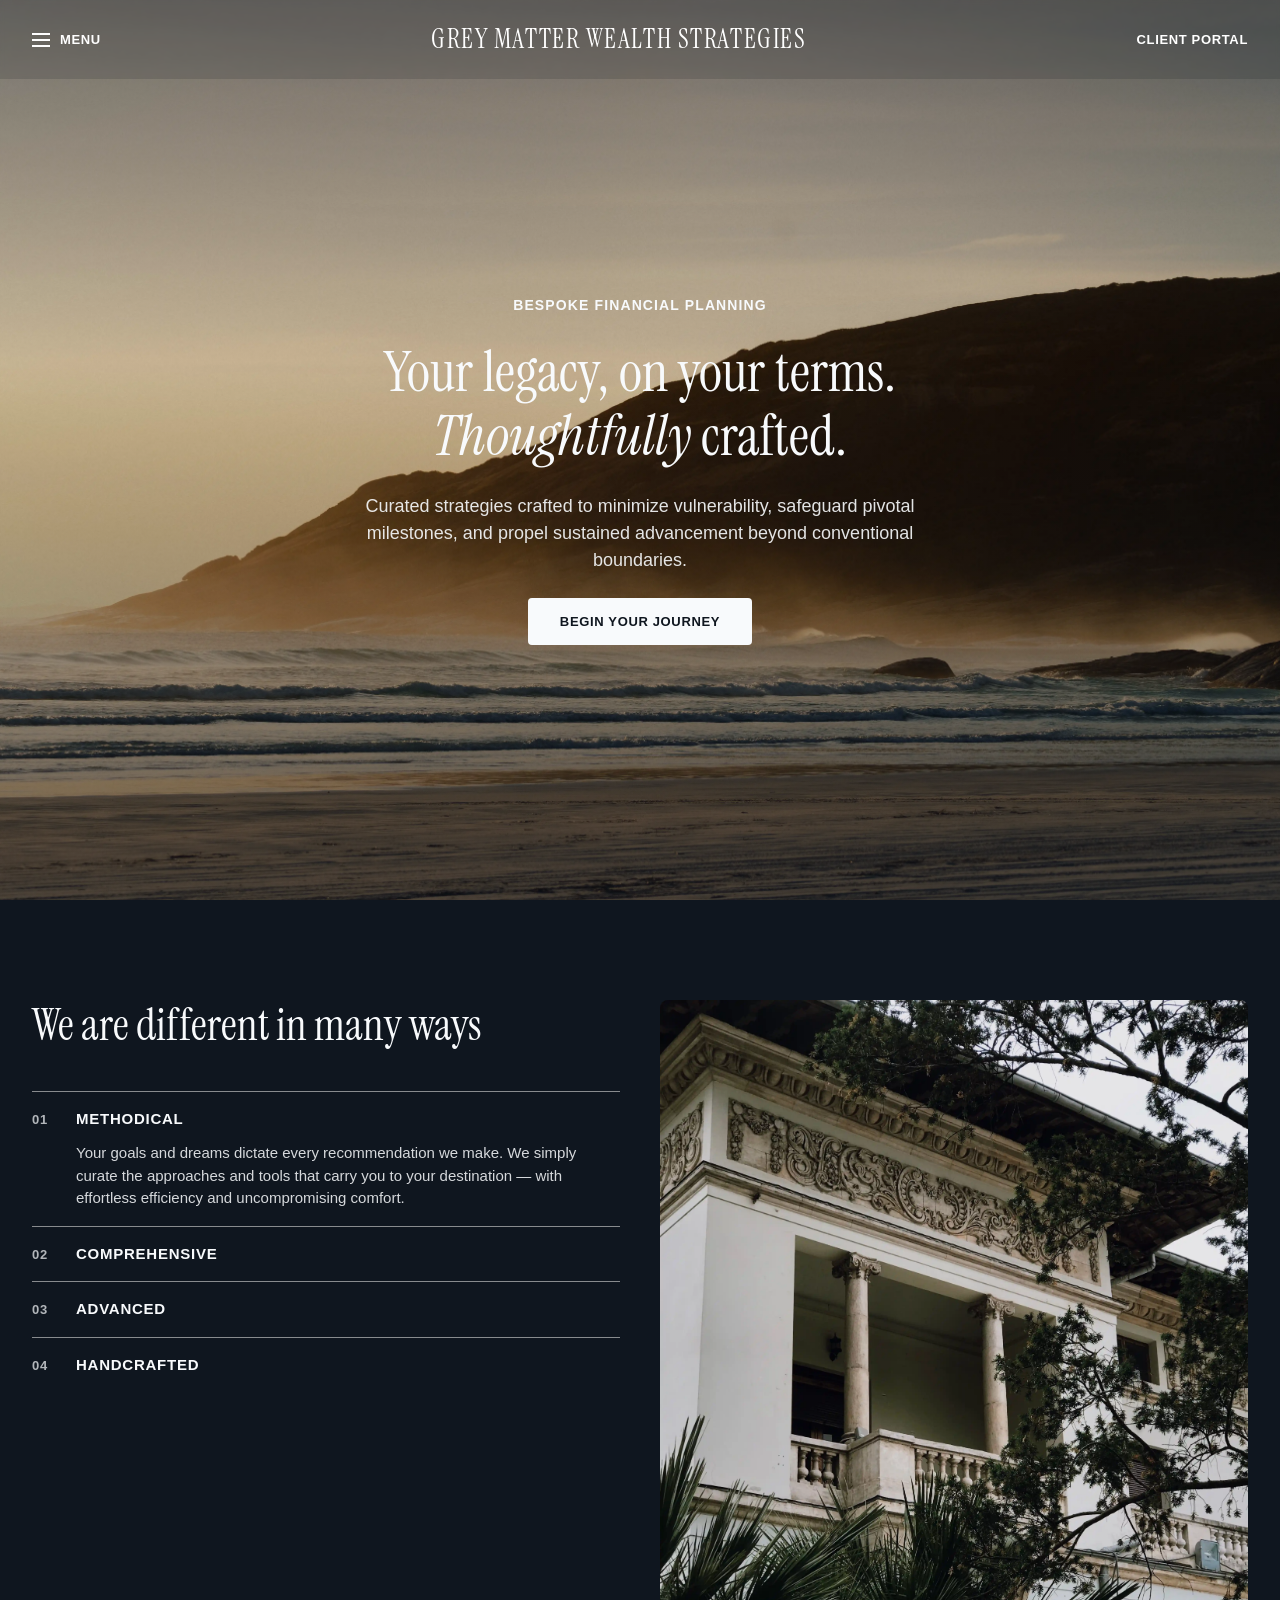
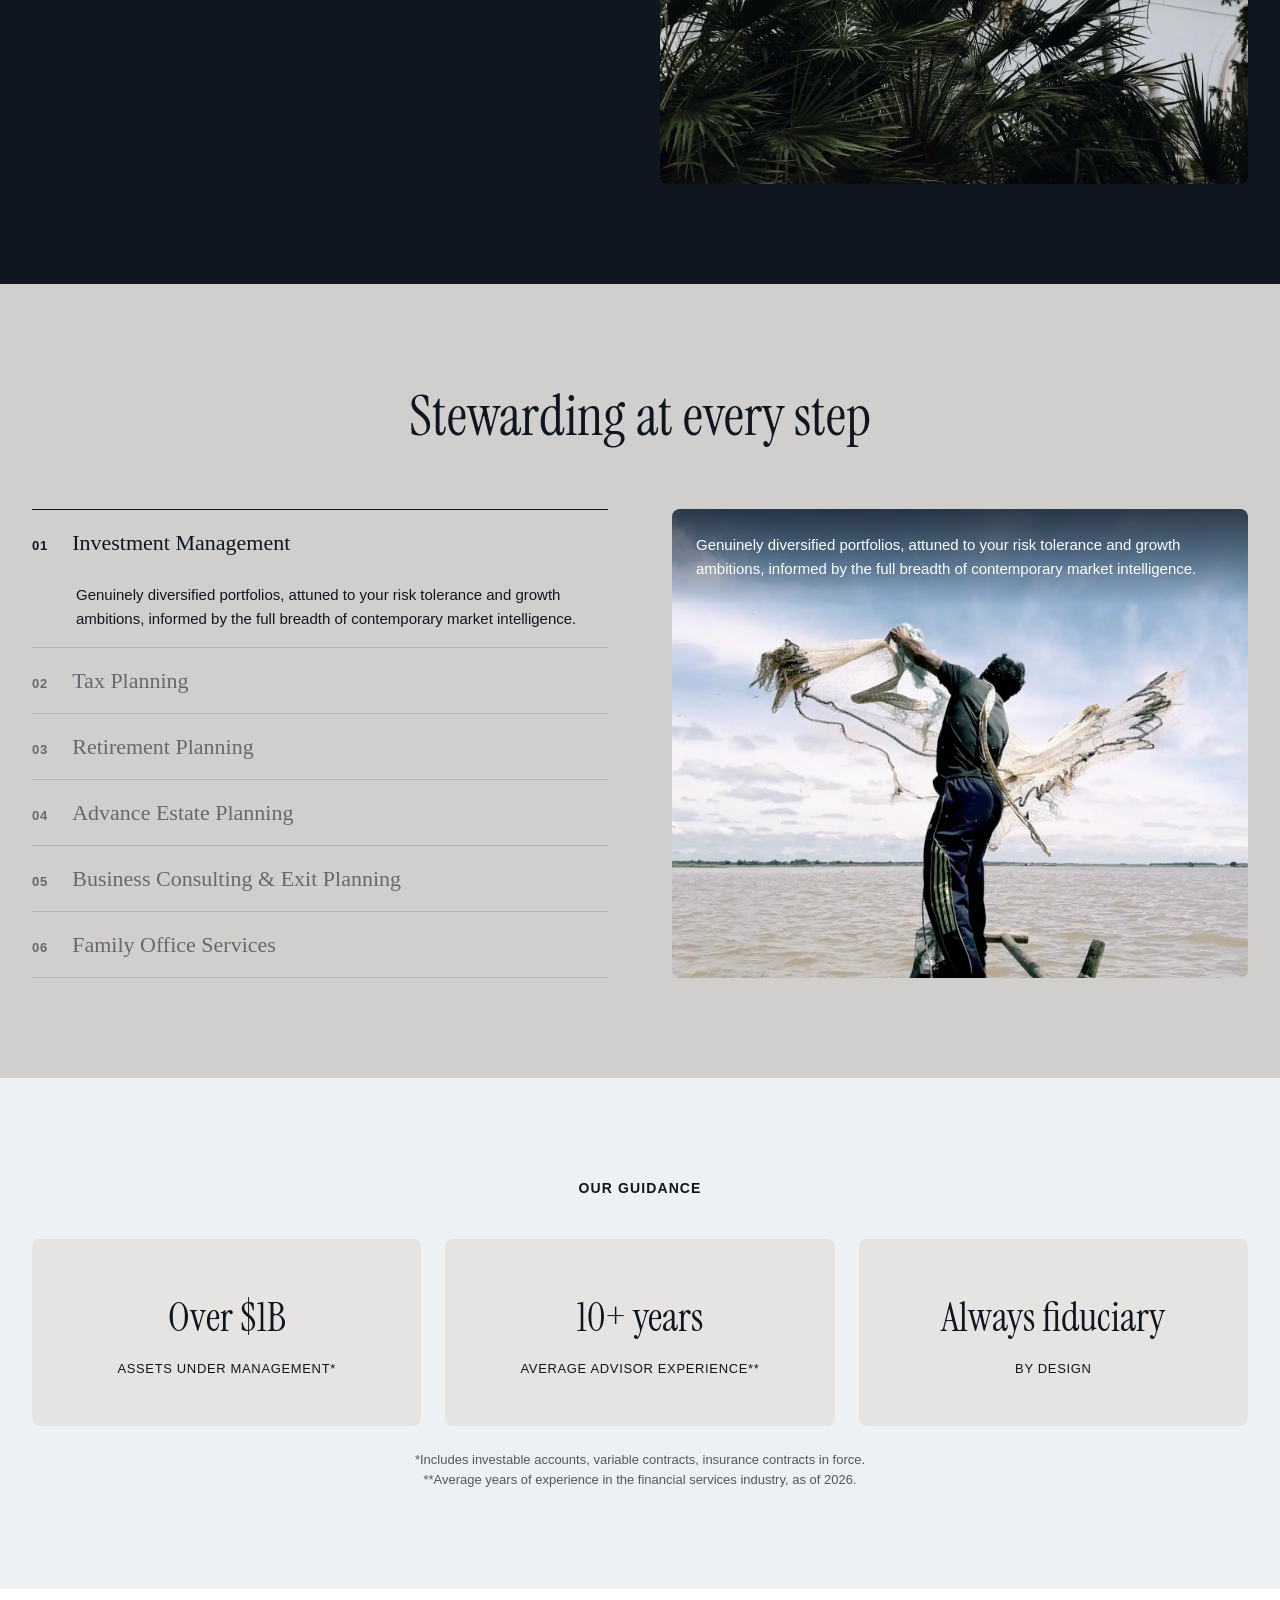
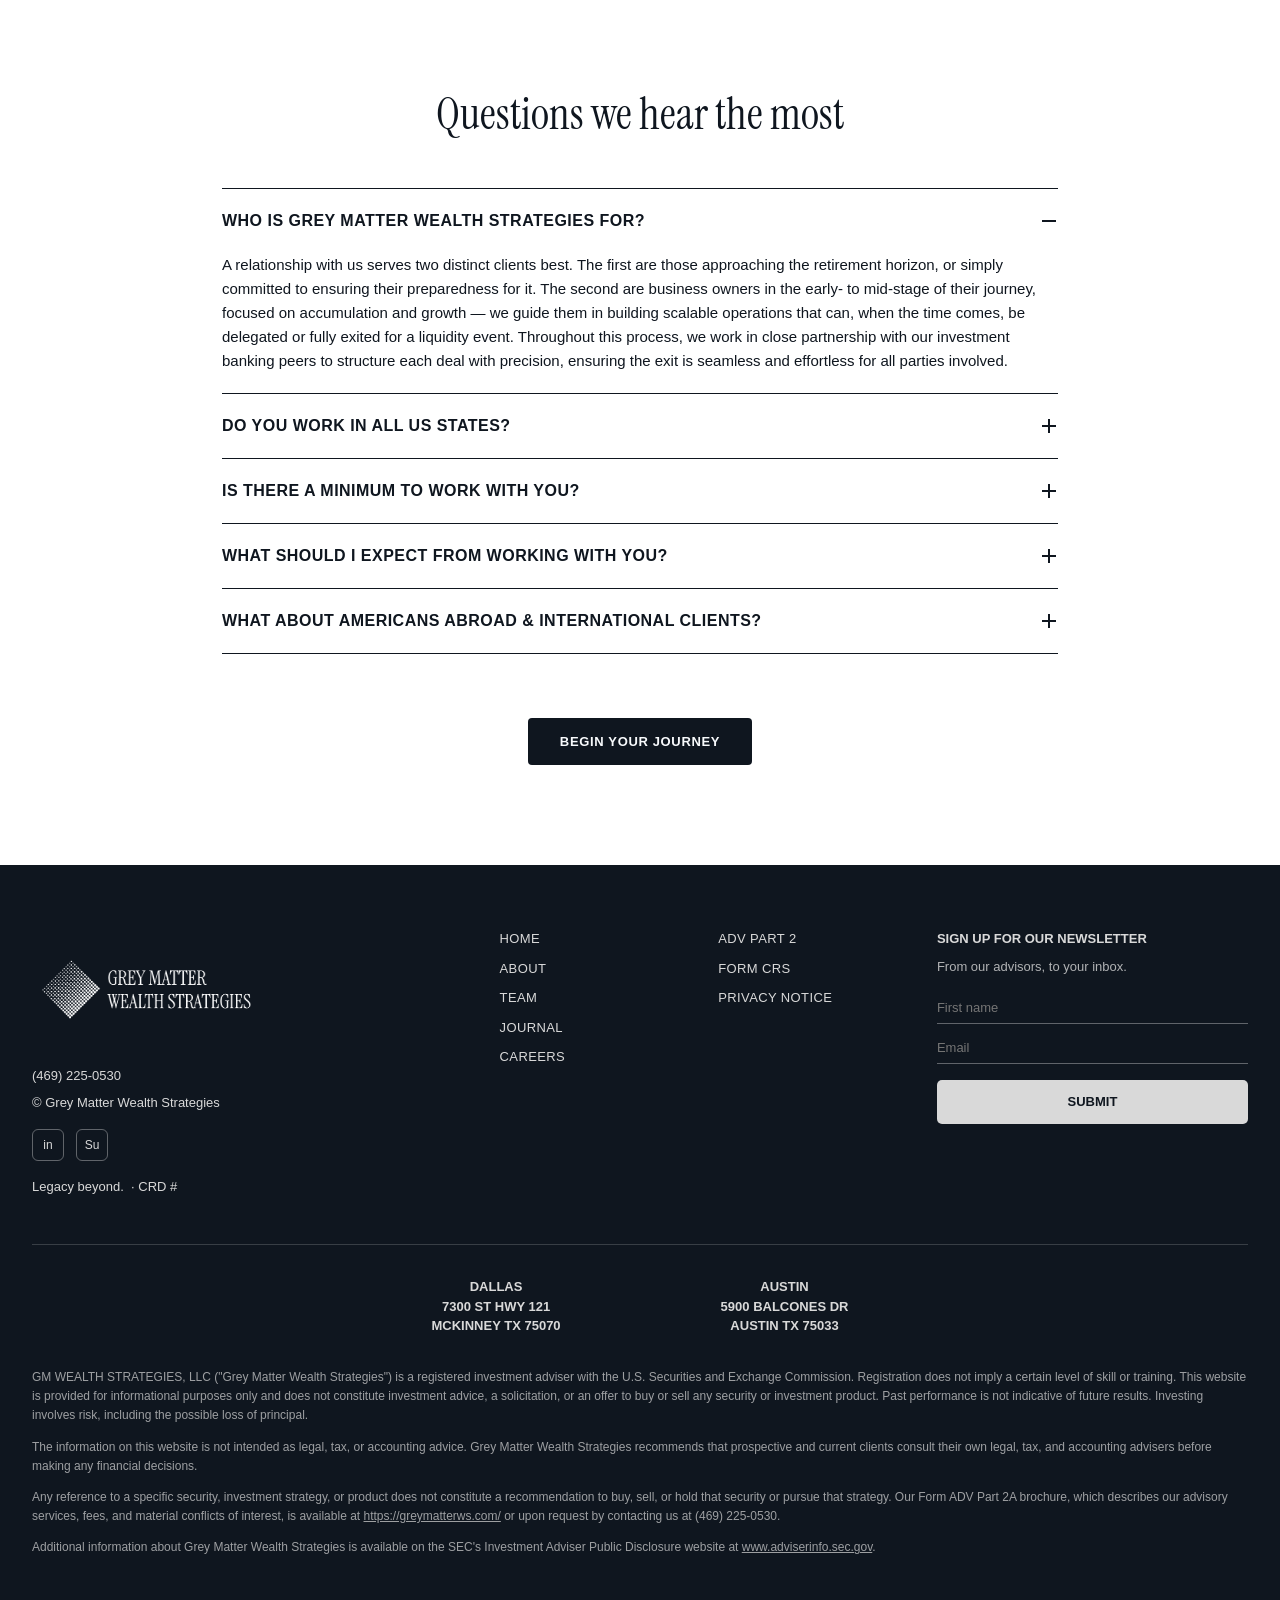
==== index.html @ ae88248a "Update index.html" ====
<!doctype html>
<html lang="en">
<head>
<meta charset="utf-8"/>
<meta name="viewport" content="width=device-width, initial-scale=1"/>
<title>Grey Matter Wealth Strategies – Legacy Beyond</title>
<link rel="canonical" href="https://greymatterws.com/"/>
<link rel="preconnect" href="https://fonts.googleapis.com"/>
<link rel="preconnect" href="https://fonts.gstatic.com" crossorigin/>
<link rel="stylesheet" href="https://fonts.googleapis.com/css2?family=Instrument+Serif&display=swap"/>
<link rel="stylesheet" href="css/style.css"/>

<meta property="og:type" content="website">
<meta property="og:url" content="https://greymatterws.com/">
<meta property="og:title" content="Grey Matter Wealth Strategies – Legacy Beyond">
<meta property="og:description" content="Bespoke financial planning, retirement planning, tax planning, advanced estate planning and business consulting & exit planning.">
<meta name="description" content="Bespoke financial planning, retirement planning, tax planning, advanced estate planning and business consulting & exit planning.">
<meta property="og:image" content="https://greymatterws.com/images/favicon/longbody.png">
<meta property="og:image:width" content="1200">
<meta property="og:image:height" content="630">
<meta name="twitter:card" content="summary_large_image">
<meta name="twitter:title" content="Grey Matter Wealth Strategies – Legacy Beyond">
<meta name="twitter:description" content="Bespoke financial planning, retirement planning, tax planning, advanced estate planning and business consulting & exit planning.">
<meta name="twitter:image" content="https://greymatterws.com/images/favicon/longbody.png">
<link href="/images/favicon/favicon.svg" rel="icon" type="image/svg+xml">
    <link href="/images/favicon/favicon.svg" rel="icon" media="(prefers-color-scheme: light)">
    <link href="/images/favicon/favicon.svg" rel="icon" media="(prefers-color-scheme: dark)">
    <link rel="apple-touch-icon" href="/images/favicon/g.png">



</head>
<body>

<header class="nav">
  <button class="nav-menu-btn" type="button" aria-label="Open menu" aria-expanded="false" id="nav-menu-btn">
    <span class="hamburger"></span>
    <span class="nav-menu-text">MENU</span>
  </button>
  <a class="nav-logo" href="./">GREY MATTER WEALTH STRATEGIES</a>
  <a class="nav-cta" href="https://clients.greymatterws.com">Client Portal</a>
</header>

<div class="nav-drawer-overlay" id="nav-drawer-overlay"></div>
<nav class="nav-drawer" id="nav-drawer">
  <div class="nav-drawer-top">
    <img class="nav-drawer-logo-img" src="/images/long-logo-transp.png" alt="Grey Matter Wealth Strategies"/>
    <button class="nav-drawer-close" type="button" id="nav-drawer-close" aria-label="Close menu">&times;</button>
  </div>
  <div class="nav-drawer-links">
    <a href="/"><span class="nav-drawer-num">01</span>Home</a>
    <a href="/about"><span class="nav-drawer-num">02</span>About</a>
    <a href="#"><span class="nav-drawer-num">03</span>Team</a>
    <a href="https://journal.greymatterws.com"><span class="nav-drawer-num">04</span>Journal</a>
  </div>
  <a class="btn btn-light nav-drawer-cta" href="https://clients.greymatterws.com">Client Portal</a>
</nav>

<section class="hero">
  <img class="hero-bg" src="/images/new/beach3.webp" alt="" />
  <div class="hero-scrim"></div>
  <div class="hero-content">
    <p class="eyebrow">Bespoke Financial Planning</p>
    <h1>Your legacy, on your terms.<br/> <em>Thoughtfully</em> crafted.</h1>
    <p class="hero-sub">Curated strategies crafted to minimize vulnerability, safeguard pivotal milestones, and propel sustained advancement beyond conventional boundaries.</p>
    <a class="btn btn-light" href="https://join.greymatterws.com">Begin your journey</a>
  </div>
</section>

<section class="possible" id="possible">
  <div class="possible-inner">
    <div class="possible-panel">
      <h2>We are different in many ways</h2>
      <div class="accordion" id="possible-accordion">
        <div class="accordion-item is-open">
          <button class="accordion-trigger" type="button">
            <span class="accordion-num">01</span>
            <span class="accordion-title">Methodical</span>
          </button>
          <div class="accordion-panel">
            <p>Your goals and dreams dictate every recommendation we make. We simply curate the approaches and tools that carry you to your destination — with effortless efficiency and uncompromising comfort.</p>
          </div>
        </div>
        <div class="accordion-item">
          <button class="accordion-trigger" type="button">
            <span class="accordion-num">02</span>
            <span class="accordion-title">Comprehensive</span>
          </button>
          <div class="accordion-panel">
            <p>Our patrons are met with the assurance that all financial concerns will be resolved with precision and care. Your entire experience, from start to finish, is designed around ease, clarity, and seamless progression.</p>
          </div>
        </div>
        <div class="accordion-item">
          <button class="accordion-trigger" type="button">
            <span class="accordion-num">03</span>
            <span class="accordion-title">Advanced</span>
          </button>
          <div class="accordion-panel">
            <p>Precision begets excellence, and excellence begets solutions meticulously curated to the demands of your ultimate destination.</p>
          </div>
        </div>
        <div class="accordion-item">
          <button class="accordion-trigger" type="button">
            <span class="accordion-num">04</span>
            <span class="accordion-title">Handcrafted</span>
          </button>
          <div class="accordion-panel">
            <p>Though we are bound by common humanity, no two journeys are ever the same. From entry point to final destination, every approach and solution is meticulously crafted around your needs.</p>
          </div>
        </div>
      </div>
    </div>
    <div class="possible-image">
      <img src="/images/new/om3.webp" alt=""/>
    </div>
  </div>
</section>

<section class="services" id="services">
  <h2>Stewarding at every step</h2>
  <div class="services-inner">
    <div class="services-tabs" id="services-tabs">
      <button class="service-tab is-active" type="button" data-image="/images/new/fisher.webp">
        <span class="service-num">01</span>
        <span class="service-title">Investment Management</span>
        <p class="service-desc"><span>Genuinely diversified portfolios, attuned to your risk tolerance and growth ambitions, informed by the full breadth of contemporary market intelligence.</span></p>
      </button>
      <button class="service-tab" type="button" data-image="/images/new/pea.webp">
        <span class="service-num">02</span>
        <span class="service-title">Tax Planning</span>
        <p class="service-desc"><span>A refined, concierge-level approach to tax — quietly minimizing liabilities while ensuring every report is handled with exacting precision.</span></p>
      </button>
      <button class="service-tab" type="button" data-image="/images/new/tennis1.webp">
        <span class="service-num">03</span>
        <span class="service-title">Retirement Planning</span>
        <p class="service-desc"><span>Comprehensive strategies, thoughtfully crafted to secure the retirement lifestyle you've always envisioned.</span></p>
      </button>
      <button class="service-tab" type="button" data-image="/images/new/office1.webp">
        <span class="service-num">04</span>
        <span class="service-title">Advance Estate Planning</span>
        <p class="service-desc"><span>Estate planning solutions as distinctive as you are, drawn from the most sophisticated strategies to meet needs entirely your own.</span></p>
      </button>
      <button class="service-tab" type="button" data-image="/images/new/compass.webp">
        <span class="service-num">05</span>
        <span class="service-title">Business Consulting & Exit Planning</span>
        <p class="service-desc"><span>Strategic, hands-on guidance for business owners that brings clarity amid complexity, fosters scalable and sustainable value creation, and lays the groundwork for a deliberate, well-prepared next chapter.</span></p>
      </button>
      <button class="service-tab" type="button" data-image="/images/new/fo3.webp">
        <span class="service-num">06</span>
        <span class="service-title">Family Office Services</span>
        <p class="service-desc"><span>As stewards of your family's wealth, we stand as a lighthouse in an ever-shifting world, devoted to serving your dynasty across generations.</span></p>
      </button>
    </div>
    <div class="services-image">
      <img id="services-image" src="/images/new/fisher.webp" alt=""/>
      <div class="services-image-desc" id="services-image-desc"></div>
    </div>
  </div>
</section>

<section class="stats">
  <p class="eyebrow eyebrow-dark">Our guidance</p>
  <div class="stats-grid">
    <div class="stat-box">
      <p class="stat-number">Over $1B</p>
      <p class="stat-label">Assets under management*</p>
    </div>
    <div class="stat-box">
      <p class="stat-number">10+ years</p>
      <p class="stat-label">Average advisor experience**</p>
    </div>
    <div class="stat-box">
      <p class="stat-number">Always fiduciary</p>
      <p class="stat-label">By design</p>
    </div>
  </div>
  <p class="stats-footnote">*Includes investable accounts, variable contracts, insurance contracts in force.<br>**Average years of experience in the financial services industry, as of 2026.</p>
</section>

<section class="faq" id="faq">
  <h2>Questions we hear the most</h2>
  <div class="faq-list" id="faq-list">
    <div class="faq-item is-open">
      <button class="faq-trigger" type="button">
        <span>Who is Grey Matter Wealth Strategies for?</span>
        <span class="faq-icon" aria-hidden="true"></span>
      </button>
      <div class="faq-panel">
        <p>A relationship with us serves two distinct clients best. The first are those approaching the retirement horizon, or simply committed to ensuring their preparedness for it. The second are business owners in the early- to mid-stage of their journey, focused on accumulation and growth — we guide them in building scalable operations that can, when the time comes, be delegated or fully exited for a liquidity event. Throughout this process, we work in close partnership with our investment banking peers to structure each deal with precision, ensuring the exit is seamless and effortless for all parties involved. </p>
      </div>
    </div>
    <div class="faq-item">
      <button class="faq-trigger" type="button">
        <span>Do you work in all US states?</span>
        <span class="faq-icon" aria-hidden="true"></span>
      </button>
      <div class="faq-panel">
        <p>Yes. While Grey Matter Wealth Strategies is a Texas-based RIA, we offer our services nationwide, with clients across US and its territories.</p>
      </div>
    </div>
    <div class="faq-item">
      <button class="faq-trigger" type="button">
        <span>Is there a minimum to work with you?</span>
        <span class="faq-icon" aria-hidden="true"></span>
      </button>
      <div class="faq-panel">
        <p>While we do have a figure in mind, we prefer to keep it to ourselves — our focus rests less on a number and more on the type of relationship we're able to establish with each client. As stewards of wealth, our aim is to be a genuinely helpful presence in your life. And if that kind of relationship can't be established, no amount of capital can solve for it.</p>
      </div>
    </div>
    <div class="faq-item">
      <button class="faq-trigger" type="button">
        <span>What should I expect from working with you?</span>
        <span class="faq-icon" aria-hidden="true"></span>
      </button>
      <div class="faq-panel">
        <p>Every engagement begins with precision — financial planning demands nothing less, and we ask for the fullest picture of your documentation to ensure our foundation is sound. Should anything require immediate attention, we act on it without delay. From there, we begin crafting a plan built entirely around your goals and dreams — one shaped as much by conversation as by data. The relationships we treasure most are those sustained by constant, candid communication, as it's this ongoing dialogue that allows your plan to evolve as thoughtfully as your life does.</p>
      </div>
    </div>
    <div class="faq-item">
      <button class="faq-trigger" type="button">
        <span>What about americans abroad & international clients?</span>
        <span class="faq-icon" aria-hidden="true"></span>
      </button>
      <div class="faq-panel">
        <p>Yes — we welcome Americans abroad, and international clients as well. Every relationship is approached with the same care and attention to detail, though some additional steps may be required to remain fully aligned with state and federal regulations.</p>
      </div>
    </div>
  </div>
  <div class="faq-cta-wrap">
    <a class="btn btn-dark" href="https://join.greymatterws.com">Begin your journey</a>
  </div>
</section>

<footer class="site-footer">
  <div class="footer-top">
    <div class="footer-brand">
      <img class="footer-logo" src="/images/long-logo-transp.png" alt="Grey Matter Wealth Strategies"/>
      <p>(469) 225-0530</p>
      <p>© Grey Matter Wealth Strategies</p>
      <div class="footer-social">
        <a href="#" target="_blank" rel="noopener" aria-label="LinkedIn">in</a>
        <a href="https://greymatterws.substack.com/" target="_blank" rel="noopener" aria-label="Substack">Su</a>
        <!--a href="#" target="_blank" rel="noopener" aria-label="Instagram">ig</a-->
        <!--a href="#" target="_blank" rel="noopener" aria-label="Facebook">fb</a-->
      </div>
      <p class="footer-partner">Legacy beyond. &nbsp;·&nbsp;CRD #<br/></p>
    </div>
    <nav class="footer-links">
      <a href="/">Home</a>
      <a href="/about">About</a>
      <a href="#">Team</a>
      <a href="https://journal.greymatterws.com">Journal</a>
      <a href="#" target="_blank" rel="noopener">Careers</a>
    </nav>
    <nav class="footer-links">
      <a href="#" target="_blank" rel="noopener">ADV Part 2</a>
      <a href="#" target="_blank" rel="noopener">Form CRS</a>
      <a href="#" target="_blank" rel="noopener">Privacy Notice</a>
    </nav>
    <form class="footer-newsletter" action="https://greymatterws.substack.com/subscribe" target="_blank">
      <p class="footer-newsletter-title">Sign up for our newsletter</p>
      <p class="footer-newsletter-sub">From our advisors, to your inbox.</p>
      <input type="text" name="name" placeholder="First name" required/>
      <input type="email" name="email" placeholder="Email" required/>
      <button type="submit">Submit</button>
    </form>
  </div>
  <div class="footer-offices">
    <p>Dallas<br>7300 ST Hwy 121<br> McKinney TX 75070</p>
    <p>Austin<br>5900 Balcones Dr<br/>Austin TX 75033</p>
    
    
  </div>
  <div class="footer-legal">
    <p>GM WEALTH STRATEGIES, LLC ("Grey Matter Wealth Strategies") is a registered investment adviser with the U.S. Securities and Exchange Commission. Registration does not imply a certain level of skill or training. This website is provided for informational purposes only and does not constitute investment advice, a solicitation, or an offer to buy or sell any security or investment product. Past performance is not indicative of future results. Investing involves risk, including the possible loss of principal.</p>
    <p>The information on this website is not intended as legal, tax, or accounting advice. Grey Matter Wealth Strategies recommends that prospective and current clients consult their own legal, tax, and accounting advisers before making any financial decisions.</p>
    <p>Any reference to a specific security, investment strategy, or product does not constitute a recommendation to buy, sell, or hold that security or pursue that strategy. Our Form ADV Part 2A brochure, which describes our advisory services, fees, and material conflicts of interest, is available at <a href="#" rel="noopener">https://greymatterws.com/</a> or upon request by contacting us at (469) 225-0530.</p>
    <p>Additional information about Grey Matter Wealth Strategies is available on the SEC's Investment Adviser Public Disclosure website at <a href="http://www.adviserinfo.sec.gov/" rel="noopener">www.adviserinfo.sec.gov</a>.</p>
  </div>
</footer>

<script src="js/site.js" defer></script>
</body>
</html>
---- css/style.css ----
/* Reset */
* { box-sizing: border-box; margin: 0; padding: 0; }
html { scroll-behavior: smooth; }
body {
  font-family: -apple-system, "Segoe UI", Arial, sans-serif;
  color: #0f161f;
  background: #fff;
  line-height: 1.5;
}
img { max-width: 100%; display: block; }
h1, h2 { font-family: Georgia, "Times New Roman", serif; font-weight: 400; line-height: 1.15; }
a { color: inherit; text-decoration: none; }
button { font: inherit; color: inherit; background: none; border: none; cursor: pointer; }

.eyebrow {
  text-transform: uppercase;
  letter-spacing: 0.08em;
  font-size: 14px;
  font-weight: 600;
}
.eyebrow-dark { color: #0f161f; text-align: center; }

.btn {
  display: inline-block;
  padding: 14px 32px;
  border-radius: 4px;
  font-size: 13px;
  font-weight: 600;
  letter-spacing: 0.05em;
  text-transform: uppercase;
}
.btn-light { background: #f8fafc; color: #0f161f; }
.btn-dark { background: #0f161f; color: #f8fafc; }

/* Nav */
.nav {
  position: fixed;
  top: 0; left: 0; right: 0;
  z-index: 10;
  display: flex;
  align-items: center;
  justify-content: space-between;
  padding: 20px 32px;
  color: #fff;
  background: rgba(15, 22, 31, 0.15);
  backdrop-filter: blur(2px);
  -webkit-backdrop-filter: blur(2px);
}
/* Solid variant for pages with no dark hero image behind the nav */
.nav-solid {
  background: #0f161f;
  backdrop-filter: none;
  -webkit-backdrop-filter: none;
}
.nav-menu-btn {
  display: flex;
  align-items: center;
  gap: 10px;
  font-size: 13px;
  font-weight: 600;
  letter-spacing: 0.05em;
  text-transform: uppercase;
}
.hamburger, .hamburger::before, .hamburger::after {
  display: block;
  width: 18px;
  height: 2px;
  background: currentColor;
}
.hamburger { position: relative; }
.hamburger::before, .hamburger::after { content: ""; position: absolute; left: 0; }
.hamburger::before { top: -6px; }
.hamburger::after { top: 6px; }
.nav-logo {
  font-family: "Instrument Serif", Georgia, serif;
  font-size: 26px;
  font-weight: 400;
  letter-spacing: 0.06em;
  white-space: nowrap;
}
.nav-cta {
  font-size: 13px;
  font-weight: 600;
  letter-spacing: 0.05em;
  text-transform: uppercase;
}
/* Nav drawer (slide-in from left) */
.nav-drawer-overlay {
  position: fixed;
  inset: 0;
  background: rgba(15, 22, 31, 0.5);
  opacity: 0;
  pointer-events: none;
  transition: opacity 0.3s ease;
  z-index: 19;
}
.nav-drawer-overlay.is-open {
  opacity: 1;
  pointer-events: auto;
}
.nav-drawer {
  position: fixed;
  top: 0;
  left: 0;
  bottom: 0;
  width: 420px;
  max-width: 85vw;
  background: #0f161f;
  color: #f8fafc;
  z-index: 20;
  padding: 32px;
  display: flex;
  flex-direction: column;
  transform: translateX(-100%);
  transition: transform 0.3s ease;
}
.nav-drawer.is-open {
  transform: translateX(0);
}
.nav-drawer-top {
  position: relative;
  display: flex;
  align-items: center;
  justify-content: center;
  margin-bottom: 48px;
}
.nav-drawer-top .nav-drawer-logo-img {
  width: 230px;
  height: auto;
}
.nav-drawer-close {
  position: absolute;
  right: 0;
  top: 50%;
  transform: translateY(-50%);
  font-size: 28px;
  line-height: 1;
  color: #f8fafc;
}
.nav-drawer-links {
  display: flex;
  flex-direction: column;
}
.nav-drawer-links a {
  display: flex;
  align-items: baseline;
  gap: 20px;
  padding: 20px 0;
  border-top: 1px solid rgba(217, 217, 217, 0.3);
  font-family: Georgia, serif;
  font-size: 26px;
}
.nav-drawer-links a:last-child {
  border-bottom: 1px solid rgba(217, 217, 217, 0.3);
}
.nav-drawer-num {
  font-family: -apple-system, sans-serif;
  font-size: 13px;
  font-weight: 600;
  letter-spacing: 0.05em;
  opacity: 0.6;
}
.nav-drawer-cta {
  align-self: center;
  margin-top: 40px;
}
@media (max-width: 560px) {
  .nav-drawer {
    width: 100%;
    max-width: 100%;
  }
}

/* Hero */
.hero {
  position: relative;
  min-height: 100vh;
  display: flex;
  align-items: center;
  justify-content: center;
  overflow: hidden;
}
.hero-bg {
  position: absolute;
  inset: 0;
  width: 100%;
  height: 100%;
  object-fit: cover;
}
.hero-scrim {
  position: absolute;
  inset: 0;
  background: linear-gradient(rgba(15,22,31,0.55), rgba(15,22,31,0.15) 40%, rgba(15,22,31,0.55));
}
.hero-content {
  position: relative;
  z-index: 1;
  max-width: 900px;
  text-align: center;
  color: #f8fafc;
  padding: 120px 24px 80px;
  display: flex;
  flex-direction: column;
  align-items: center;
  gap: 24px;
}
.hero-content h1 {
  font-family: "Instrument Serif", Georgia, serif;
  font-size: clamp(32px, 5vw, 56px);
}
.hero-content h1 em { font-style: italic; }
.hero-sub { font-size: 18px; opacity: 0.9; max-width: 640px; }

/* What Grey Matter makes possible */
.possible {
  background: #0f161f;
  color: #f8fafc;
  padding: 100px 32px;
}
.possible-inner {
  max-width: 1280px;
  margin: 0 auto;
  display: grid;
  grid-template-columns: 1fr 1fr;
  gap: 40px;
  align-items: stretch;
}
.possible-panel h2 {
  font-family: "Instrument Serif", Georgia, serif;
  font-size: clamp(28px, 4vw, 44px);
  margin-bottom: 40px;
}
.possible-image img {
  width: 100%;
  height: 100%;
  object-fit: cover;
  border-radius: 8px;
  min-height: 320px;
}

.accordion-item {
  border-top: 1px solid rgba(217,217,217,0.6);
  padding: 16px 0;
}
.accordion-trigger {
  display: flex;
  align-items: baseline;
  gap: 20px;
  width: 100%;
  text-align: left;
}
.accordion-num {
  font-size: 13px;
  font-weight: 600;
  letter-spacing: 0.05em;
  opacity: 0.7;
  width: 24px;
  flex: none;
}
.accordion-title {
  font-size: 15px;
  font-weight: 600;
  letter-spacing: 0.05em;
  text-transform: uppercase;
}
.accordion-panel {
  overflow: hidden;
  height: 0;
  opacity: 0;
  transition: height 0.3s ease, opacity 0.3s ease;
}
.accordion-panel p {
  padding: 12px 0 0 44px;
  font-size: 15px;
  opacity: 0.85;
}
.accordion-item.is-open .accordion-panel { opacity: 1; }

/* Services / Every chapter */
.services {
  background: #d0cfcd;
  padding: 100px 32px;
  text-align: center;
}
.services h2 {
  font-family: "Instrument Serif", Georgia, serif;
  font-size: clamp(32px, 5vw, 56px);
  margin-bottom: 60px;
}
.services-inner {
  max-width: 1280px;
  margin: 0 auto;
  display: grid;
  grid-template-columns: 1fr 1fr;
  gap: 64px;
  text-align: left;
}
.services-tabs { display: flex; flex-direction: column; }
.service-tab {
  border-top: 1px solid rgba(15,22,31,0.15);
  padding: 16px 0;
  width: 100%;
  text-align: left;
  color: rgba(15,22,31,0.55);
}
.service-tab:last-child { border-bottom: 1px solid rgba(15,22,31,0.15); }
.service-num {
  font-size: 13px;
  font-weight: 600;
  letter-spacing: 0.05em;
  margin-right: 20px;
}
.service-title {
  font-family: Georgia, serif;
  font-size: 22px;
}
.service-desc {
  overflow: hidden;
  height: 0;
  opacity: 0;
  transition: height 0.3s ease, opacity 0.3s ease;
}
.service-desc span {
  display: block;
  padding: 12px 0 0 44px;
  font-size: 15px;
  line-height: 1.6;
}
.service-tab.is-active {
  color: #0f161f;
  border-top-color: #0f161f;
}
.service-tab.is-active .service-desc {
  opacity: 1;
  padding-top: 12px;
}

.services-image { position: relative; border-radius: 8px; overflow: hidden; min-height: 420px; }
.services-image img { position: absolute; inset: 0; width: 100%; height: 100%; object-fit: cover; }
.services-image-desc {
  position: absolute;
  left: 0; right: 0; top: 0;
  padding: 24px;
  color: #fff;
  background: linear-gradient(rgba(15,22,31,0.75), rgba(15,22,31,0));
  font-size: 15px;
  line-height: 1.6;
}

/* Stats / Disclaimer */
.stats {
  background: #edf1f4;
  padding: 100px 32px;
}
.stats-grid {
  max-width: 1280px;
  margin: 40px auto 0;
  display: grid;
  grid-template-columns: repeat(3, 1fr);
  gap: 24px;
}
.stat-box {
  background: #e6e4e2;
  border-radius: 8px;
  padding: 48px 24px;
  text-align: center;
}
.stat-number { font-family: "Instrument Serif", Georgia, serif; font-size: 40px; margin-bottom: 12px; }
.stat-label { text-transform: uppercase; font-size: 13px; letter-spacing: 0.05em; }
.stats-footnote { text-align: center; margin-top: 24px; font-size: 13px; color: #555; }

/* FAQ */
.faq { max-width: 900px; margin: 0 auto; padding: 100px 32px; }
.faq h2 { font-family: "Instrument Serif", Georgia, serif; font-size: clamp(28px, 4vw, 44px); text-align: center; margin-bottom: 48px; }
.faq-cta-wrap { text-align: center; margin-top: 64px; }
.faq-item { border-top: 1px solid #0f161f; }
.faq-item:last-child { border-bottom: 1px solid #0f161f; }
.faq-trigger {
  width: 100%;
  display: flex;
  align-items: center;
  justify-content: space-between;
  padding: 20px 0;
  font-size: 16px;
  font-weight: 600;
  letter-spacing: 0.03em;
  text-transform: uppercase;
}
.faq-icon { position: relative; width: 18px; height: 18px; flex: none; }
.faq-icon::before, .faq-icon::after {
  content: "";
  position: absolute;
  top: 50%; left: 50%;
  width: 14px; height: 2px;
  background: #0f161f;
  transform: translate(-50%, -50%);
}
.faq-icon::after { transform: translate(-50%, -50%) rotate(90deg); transition: transform 0.2s ease; }
.faq-item.is-open .faq-icon::after { transform: translate(-50%, -50%) rotate(0deg); }
.faq-panel {
  overflow: hidden;
  height: 0;
  opacity: 0;
  transition: height 0.3s ease, opacity 0.3s ease;
}
.faq-panel p { padding: 0 0 20px; font-size: 15px; line-height: 1.6; }
.faq-item.is-open .faq-panel { opacity: 1; }

/* Footer */
.site-footer { background: #0f161f; color: #d9d9d9; padding: 64px 32px 32px; }
.footer-top {
  max-width: 1280px;
  margin: 0 auto;
  display: grid;
  grid-template-columns: 1.4fr 0.6fr 0.6fr 1fr;
  gap: 32px;
  padding-bottom: 40px;
}
.footer-logo { width: 230px; height: auto; margin-bottom: 16px; }
.footer-brand p { font-size: 13px; margin-bottom: 8px; }
.footer-social { display: flex; gap: 12px; margin: 16px 0; }
.footer-social a {
  width: 32px; height: 32px;
  display: flex; align-items: center; justify-content: center;
  border: 1px solid rgba(217,217,217,0.4);
  border-radius: 6px;
  font-size: 12px;
}
.footer-links { display: flex; flex-direction: column; gap: 10px; font-size: 13px; text-transform: uppercase; letter-spacing: 0.03em; }
.footer-newsletter { display: flex; flex-direction: column; gap: 8px; }
.footer-newsletter-title { font-size: 13px; text-transform: uppercase; font-weight: 600; }
.footer-newsletter-sub { font-size: 13px; opacity: 0.8; margin-bottom: 8px; }
.footer-newsletter input {
  background: none;
  border: none;
  border-bottom: 1px solid rgba(217,217,217,0.4);
  color: #fff;
  padding: 8px 0;
  font-size: 13px;
}
.footer-newsletter button {
  margin-top: 8px;
  background: #d9d9d9;
  color: #0f161f;
  padding: 12px;
  border-radius: 5px;
  font-size: 13px;
  font-weight: 600;
  text-transform: uppercase;
}
.footer-offices {
  max-width: 1280px;
  margin: 0 auto;
  display: flex;
  flex-wrap: wrap;
  justify-content: center;
  gap: 16px 160px;
  text-align: center;
  font-size: 13px;
  font-weight: 600;
  text-transform: uppercase;
  border-top: 1px solid rgba(217,217,217,0.2);
  padding: 32px 0;
}
.footer-legal { max-width: 1280px; margin: 0 auto; font-size: 12px; line-height: 1.6; opacity: 0.7; }
.footer-legal p { margin-bottom: 12px; }
.footer-legal a { text-decoration: underline; }

/* Responsive */
@media (max-width: 900px) {
  .possible-inner, .services-inner { grid-template-columns: 1fr; }
  .footer-top { grid-template-columns: 1fr 1fr; }
  .footer-offices { flex-direction: column; }
  .stats-grid { grid-template-columns: 1fr; }
}
@media (max-width: 560px) {
  .nav {
    padding-bottom: 36px;
  }
  .nav-menu-btn {
    transform: translateY(8px);
  }
  .nav-logo {
    position: absolute;
    left: 50%;
    top: 50%;
    transform: translate(-50%, -50%);
    font-size: 19px;
    letter-spacing: 0.02em;
    white-space: nowrap;
  }
  .nav-cta {
    display: none;
  }
  .nav-menu-text {
    display: none;
  }
}

/* About page */
.about-intro {
  padding: 160px 32px 80px;
}
.about-intro-inner {
  max-width: 760px;
  margin: 0 auto;
  text-align: center;
}
.about-intro h1 {
  font-family: "Instrument Serif", Georgia, serif;
  font-size: clamp(32px, 5vw, 48px);
  margin: 16px 0 24px;
}
.about-intro-text {
  font-size: 18px;
  line-height: 1.7;
  color: rgba(15,22,31,0.75);
}

.contact {
  background: #edf1f4;
  padding: 80px 32px 100px;
}
.contact-inner {
  max-width: 560px;
  margin: 0 auto;
  text-align: center;
}
.contact h2 {
  font-family: "Instrument Serif", Georgia, serif;
  font-size: clamp(28px, 4vw, 40px);
  margin: 16px 0 12px;
}
.contact-sub {
  font-size: 15px;
  color: rgba(15,22,31,0.7);
  margin-bottom: 40px;
}
.contact-form {
  display: flex;
  flex-direction: column;
  gap: 20px;
  text-align: left;
}
.contact-form label {
  display: flex;
  flex-direction: column;
  gap: 6px;
  font-size: 13px;
  font-weight: 600;
  letter-spacing: 0.03em;
  text-transform: uppercase;
  color: rgba(15,22,31,0.7);
}
.contact-form input,
.contact-form textarea {
  font: inherit;
  font-family: -apple-system, "Segoe UI", Arial, sans-serif;
  font-weight: 400;
  text-transform: none;
  letter-spacing: normal;
  background: #fff;
  border: 1px solid rgba(15,22,31,0.15);
  border-radius: 4px;
  padding: 12px 14px;
  color: #0f161f;
  resize: vertical;
}
.contact-form button {
  margin-top: 8px;
  align-self: flex-start;
}
.contact-form-status {
  margin-top: 16px;
  font-size: 14px;
}
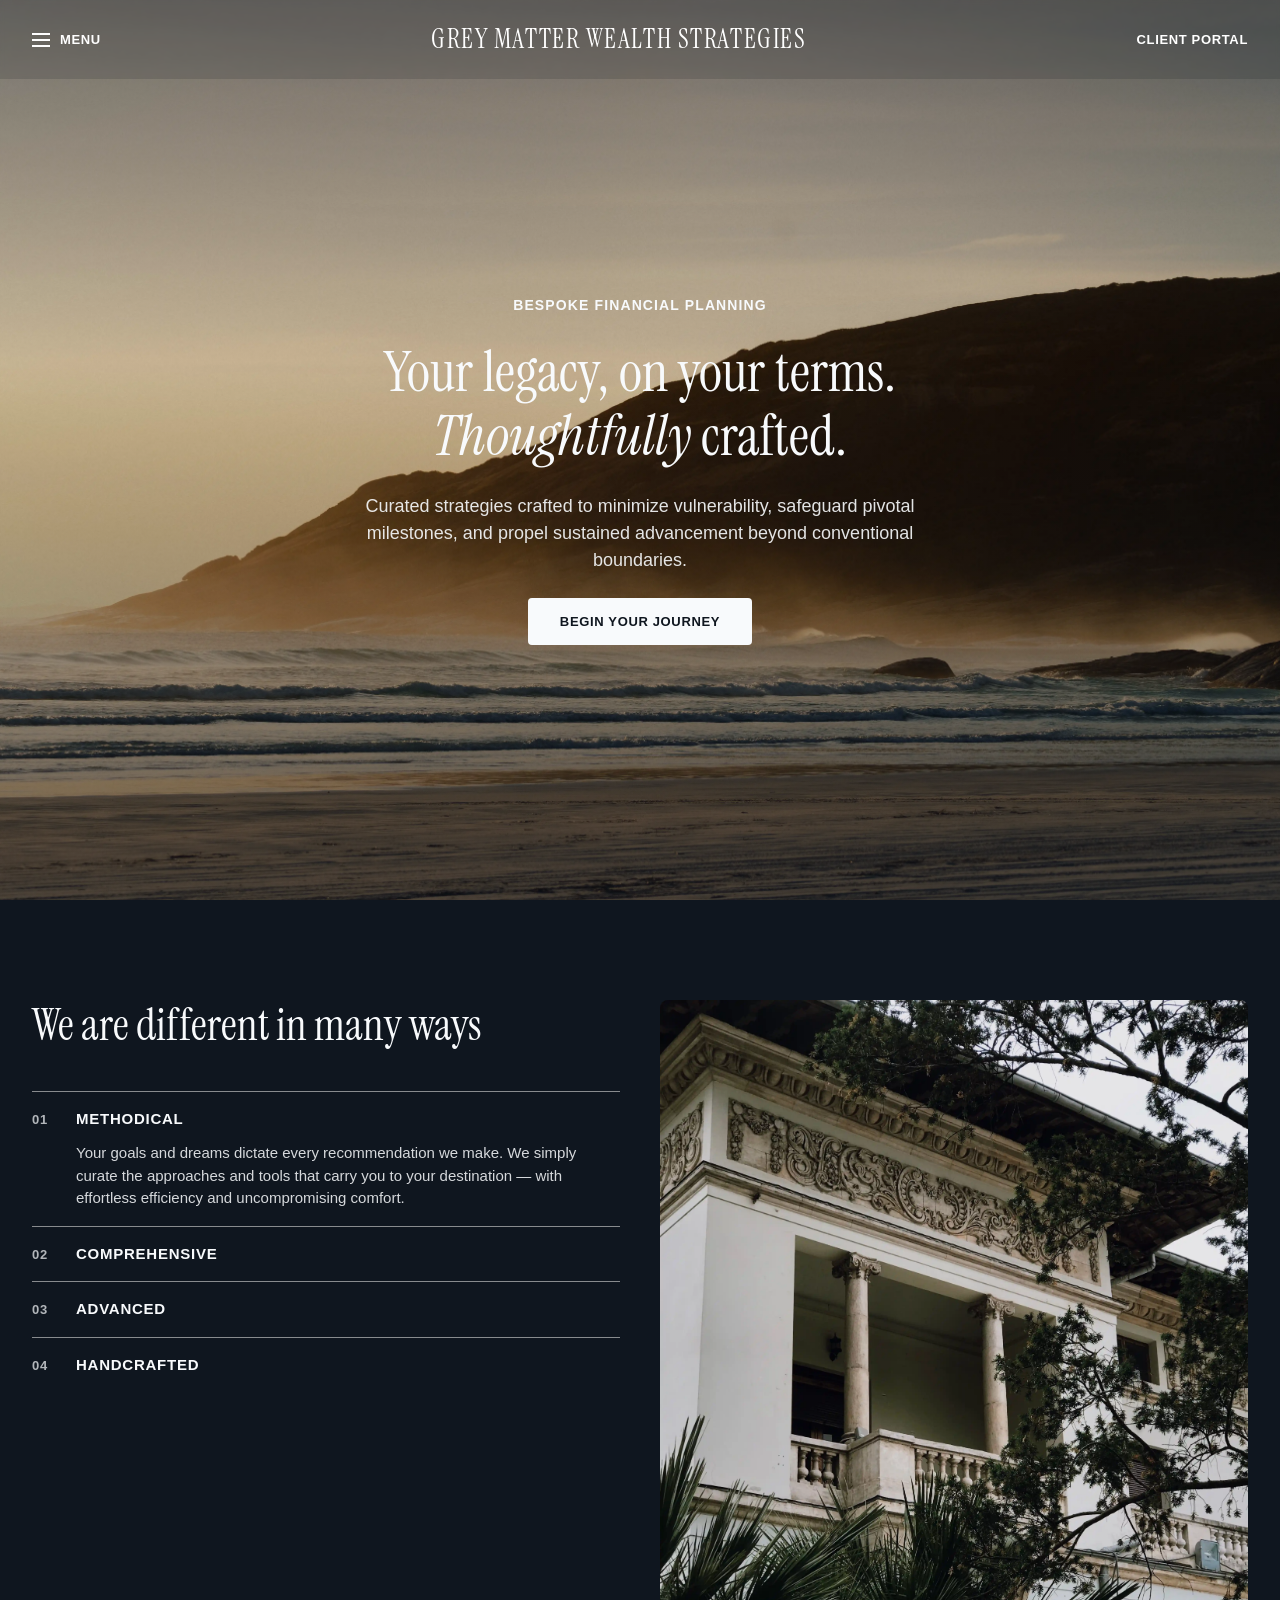
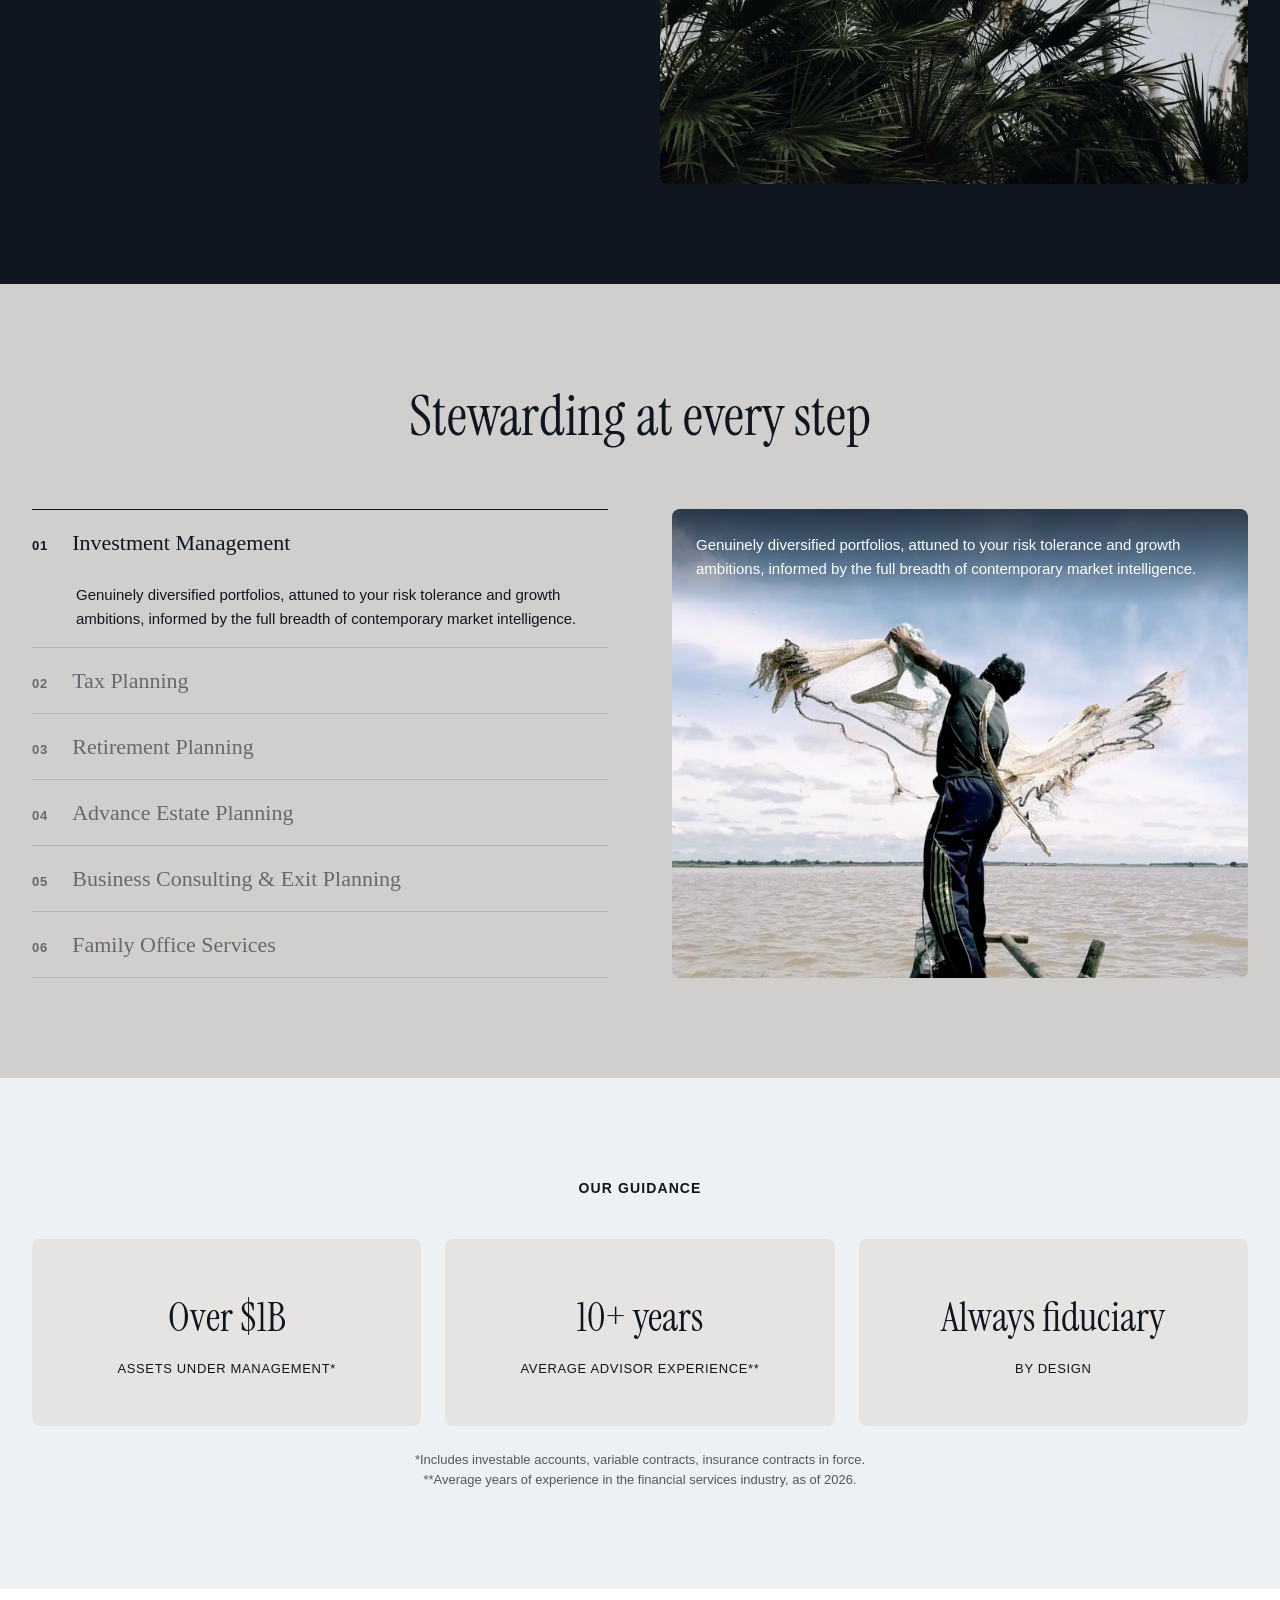
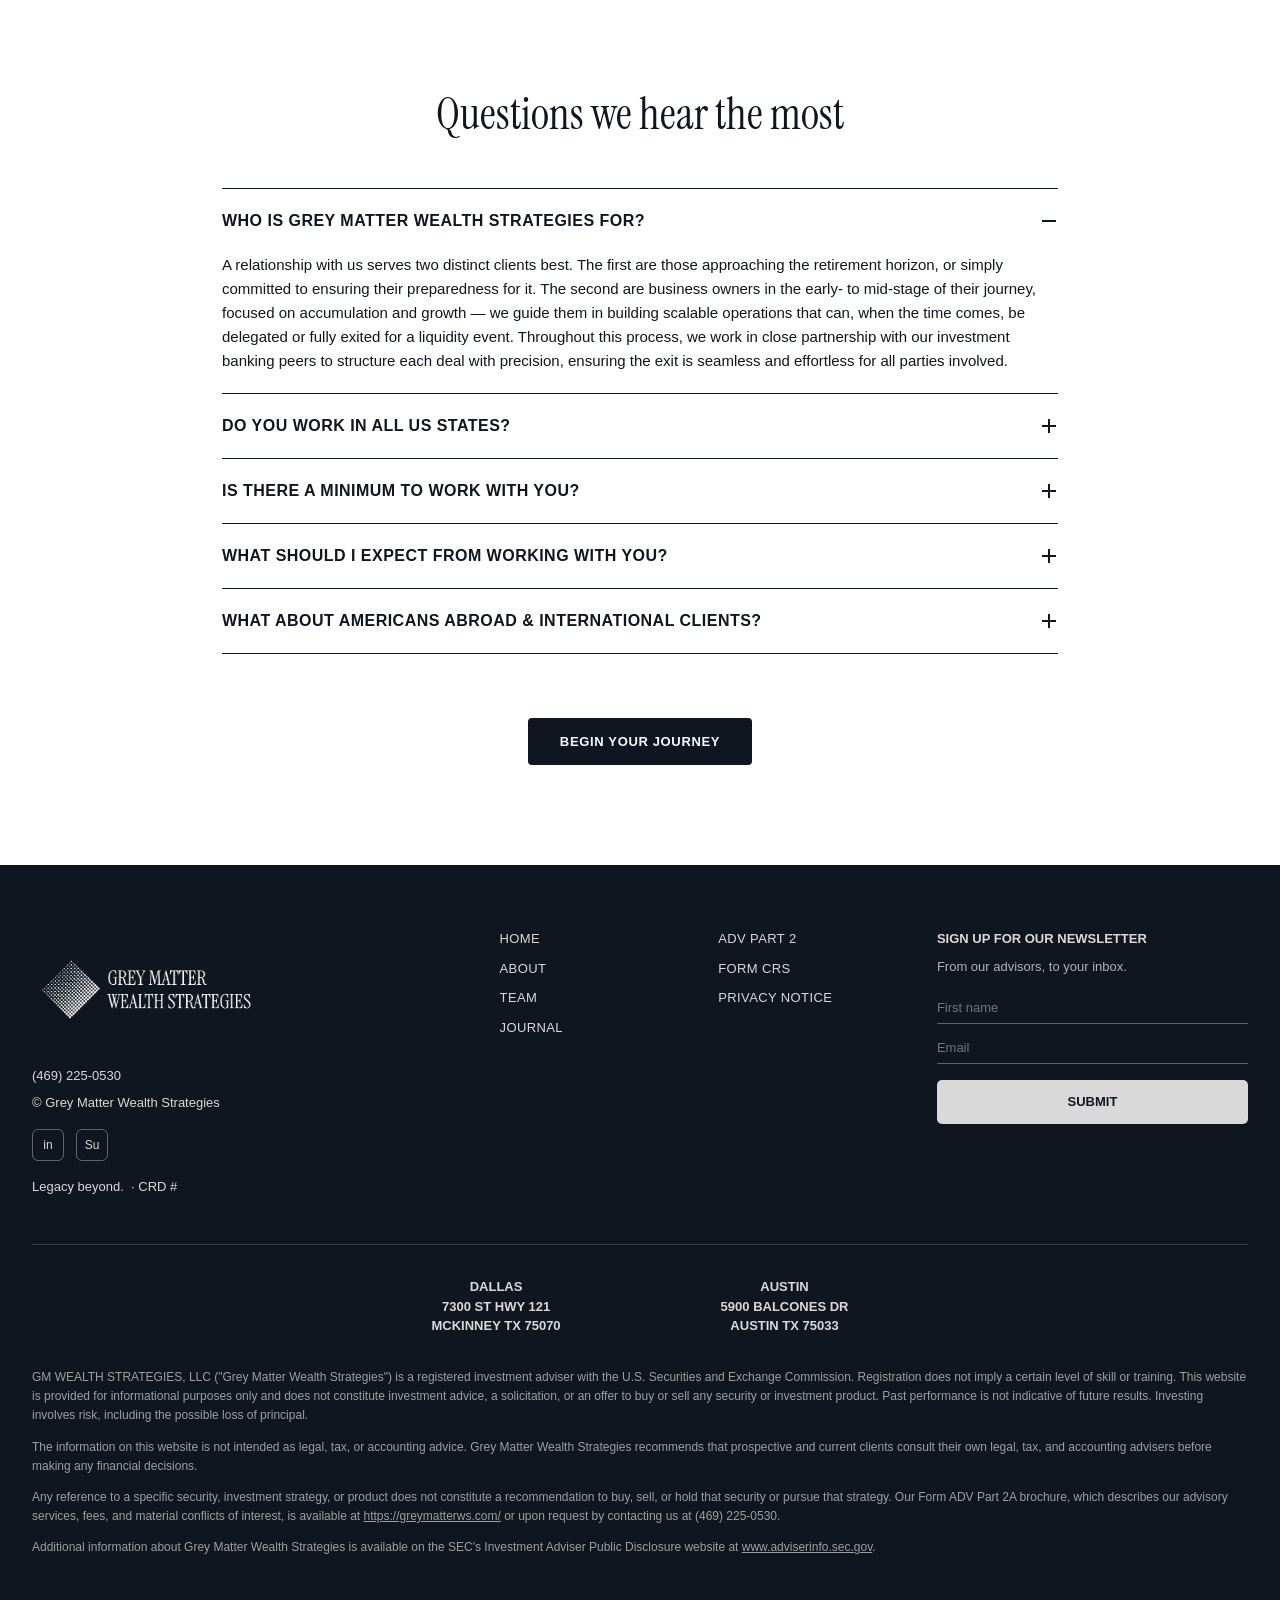
==== commit 4a071780: "Update index.html" ====
--- a/index.html
+++ b/index.html
@@ -250,7 +250,7 @@
       <a href="/about">About</a>
       <a href="#">Team</a>
       <a href="https://journal.greymatterws.com">Journal</a>
-      <a href="#" target="_blank" rel="noopener">Careers</a>
+      <!--a href="#" target="_blank" rel="noopener">Careers</a-->
     </nav>
     <nav class="footer-links">
       <a href="#" target="_blank" rel="noopener">ADV Part 2</a>
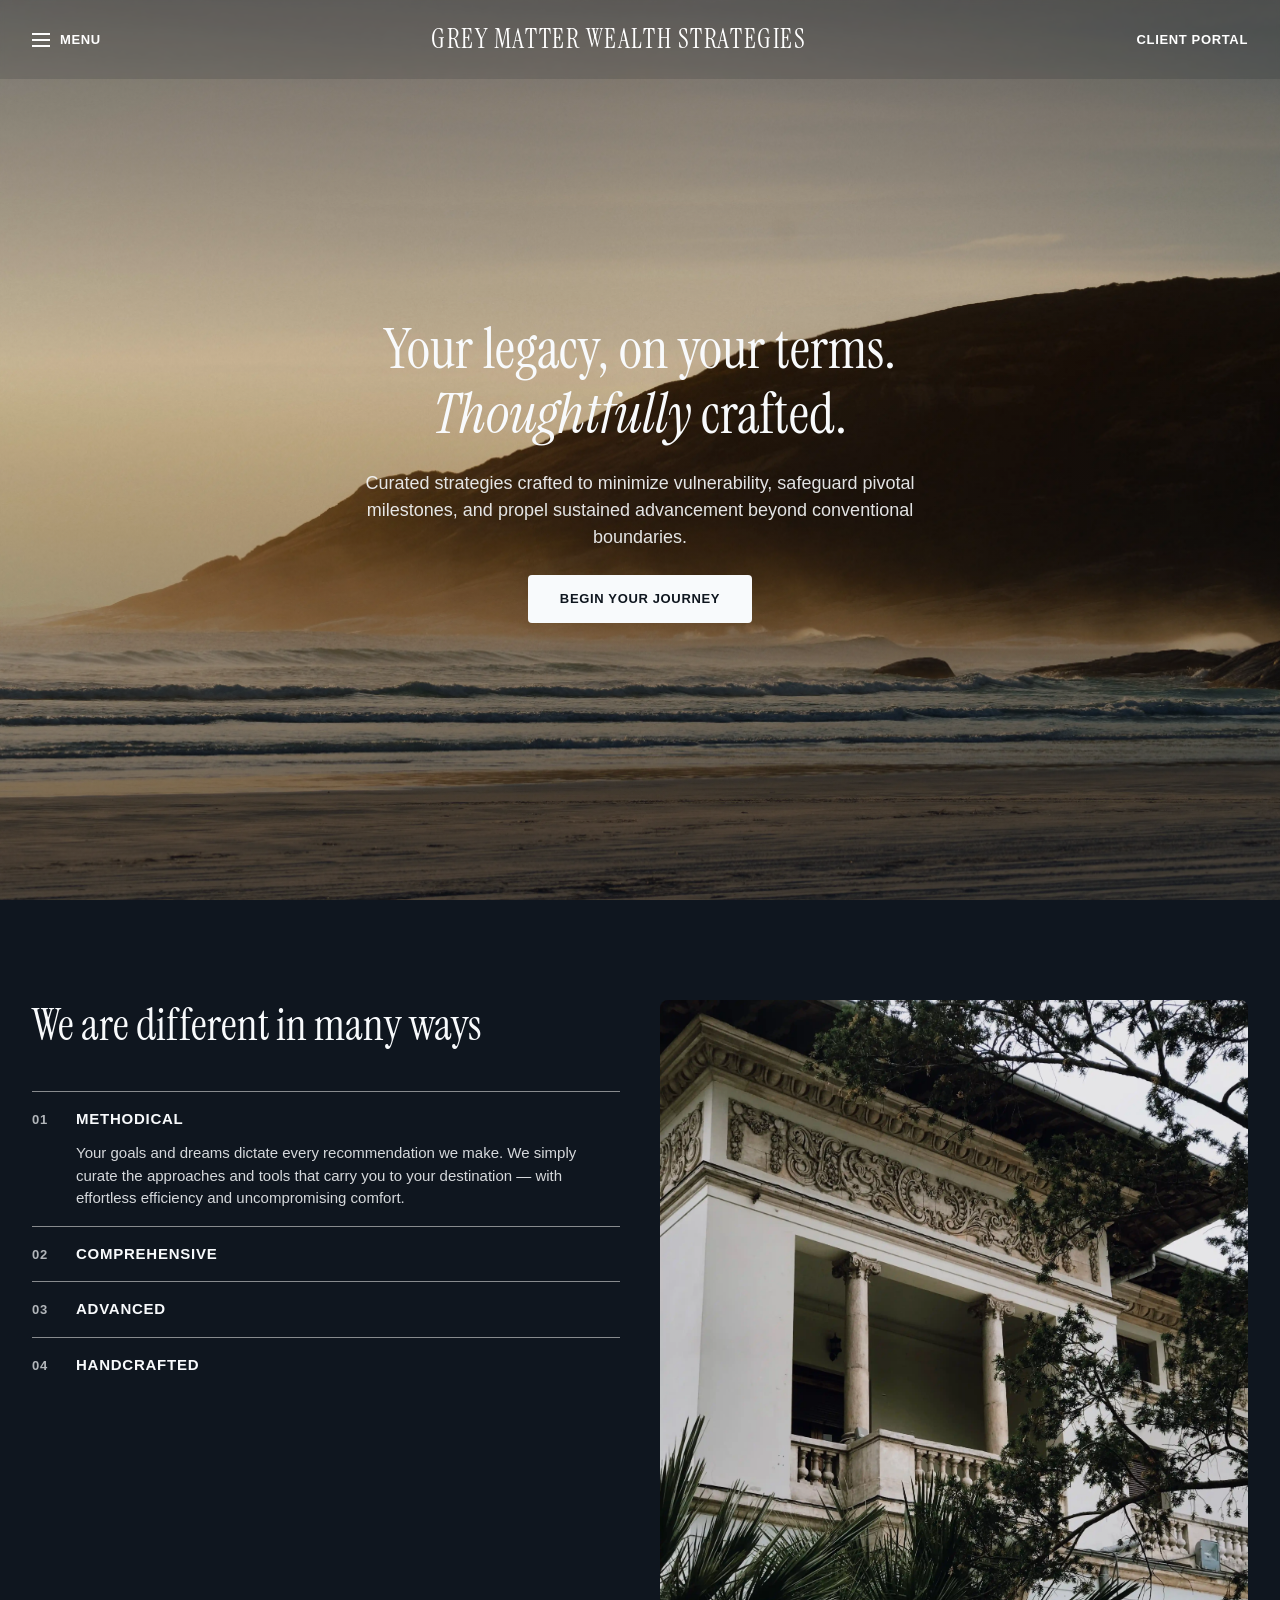
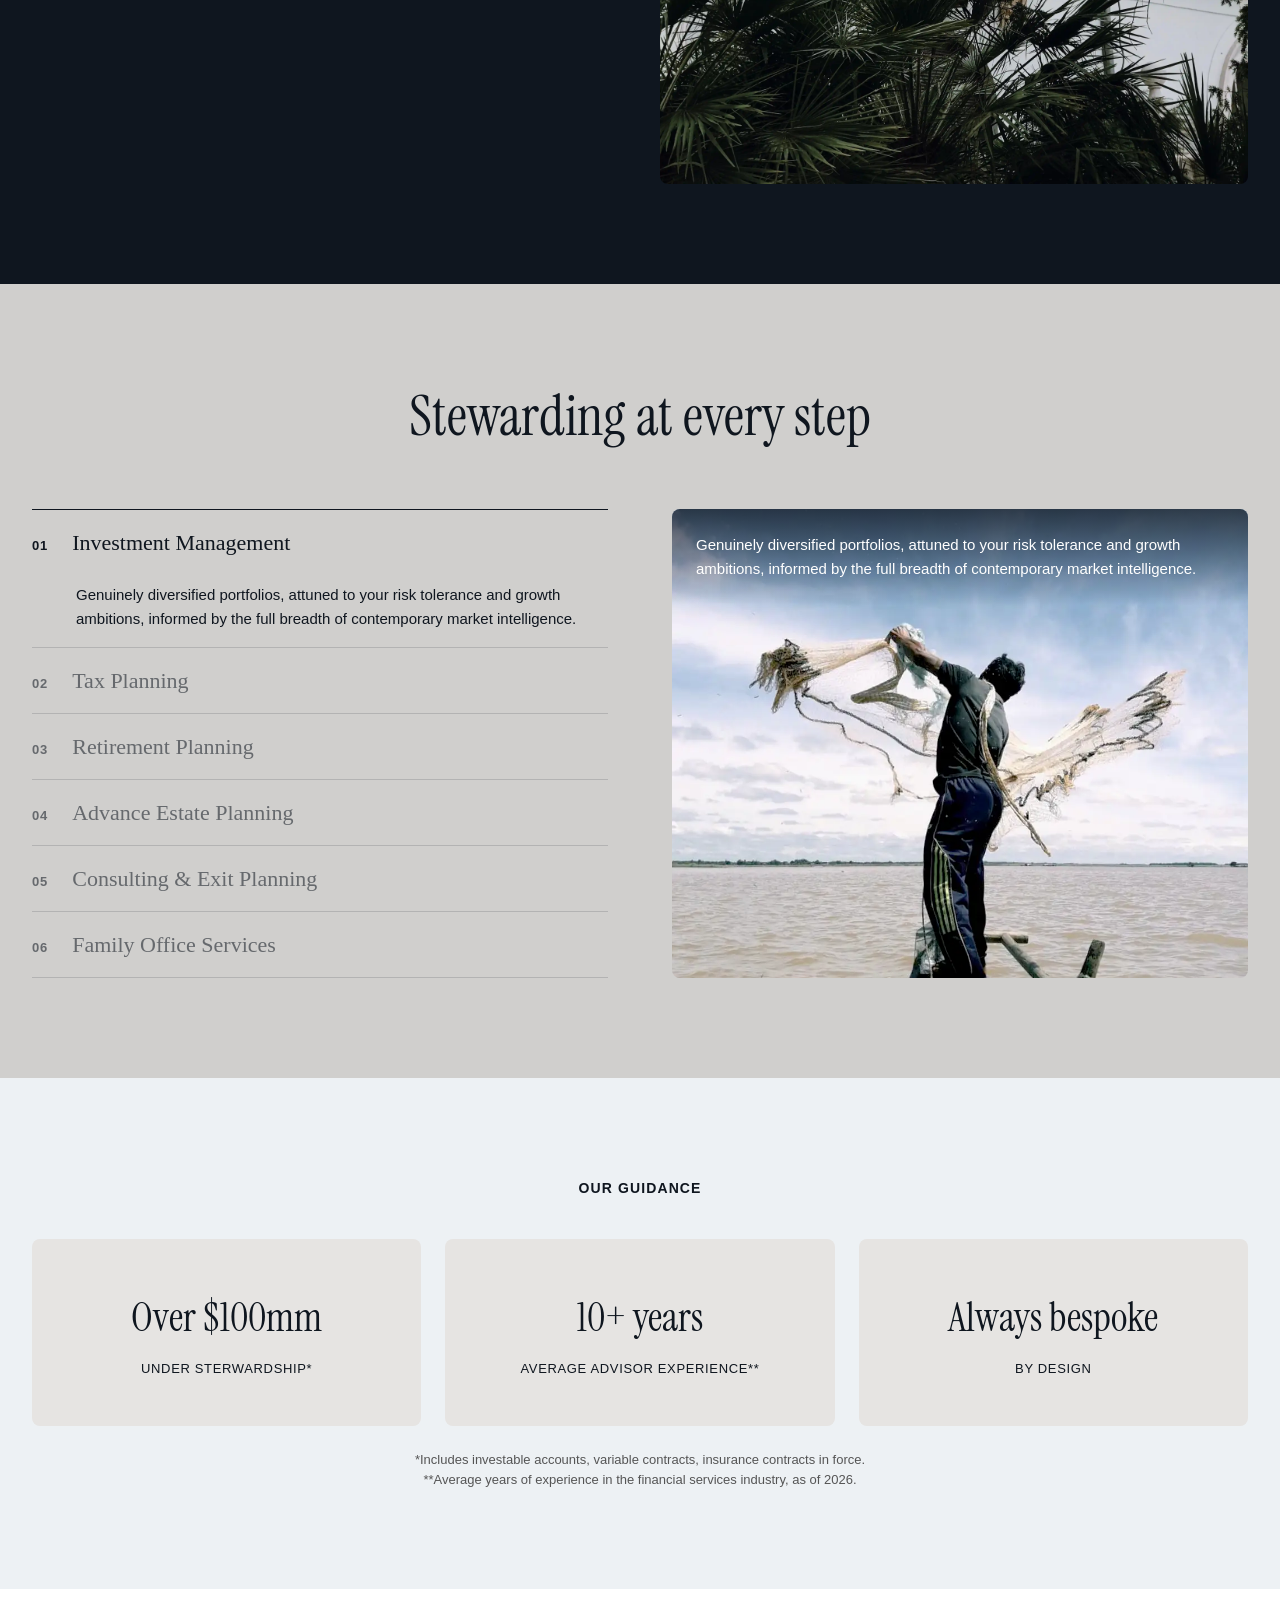
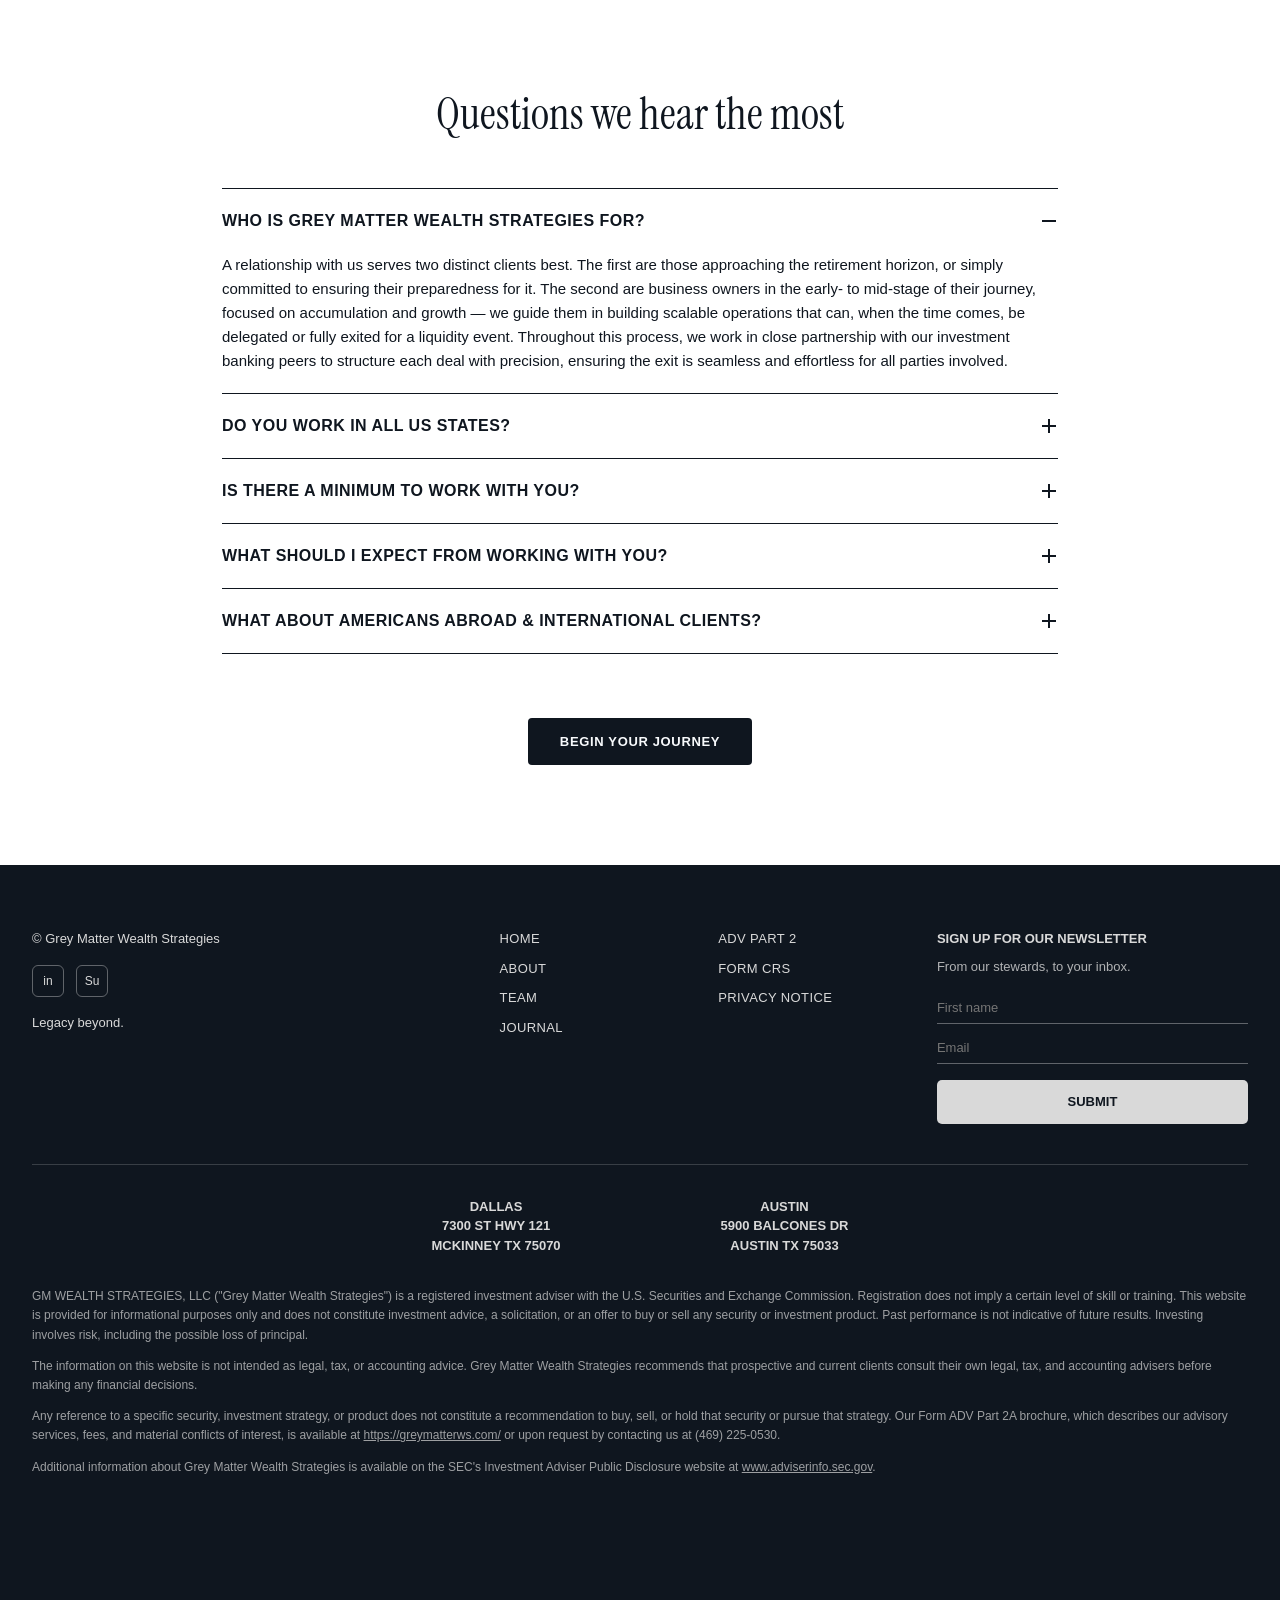
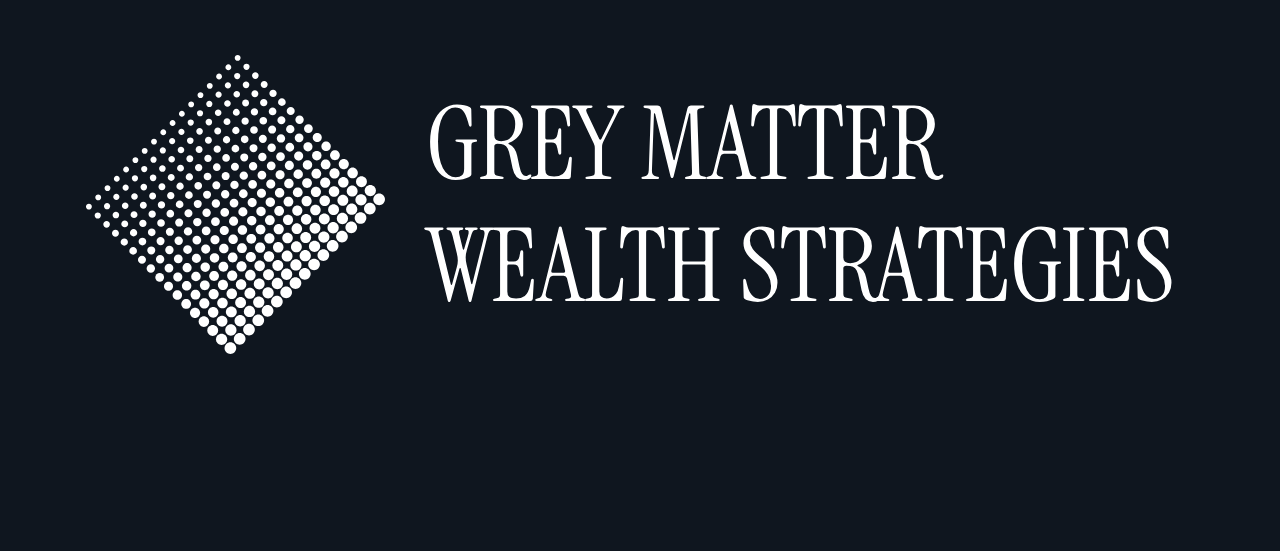
==== commit 7b4d085b: "Update index.html" ====
--- a/index.html
+++ b/index.html
@@ -60,7 +60,7 @@
   <img class="hero-bg" src="/images/new/beach3.webp" alt="" />
   <div class="hero-scrim"></div>
   <div class="hero-content">
-    <p class="eyebrow">Bespoke Financial Planning</p>
+    <!--p class="eyebrow">Bespoke Financial Planning</p-->
     <h1>Your legacy, on your terms.<br/> <em>Thoughtfully</em> crafted.</h1>
     <p class="hero-sub">Curated strategies crafted to minimize vulnerability, safeguard pivotal milestones, and propel sustained advancement beyond conventional boundaries.</p>
     <a class="btn btn-light" href="https://join.greymatterws.com">Begin your journey</a>
@@ -142,7 +142,7 @@
       </button>
       <button class="service-tab" type="button" data-image="/images/new/compass.webp">
         <span class="service-num">05</span>
-        <span class="service-title">Business Consulting & Exit Planning</span>
+        <span class="service-title">Consulting & Exit Planning</span>
         <p class="service-desc"><span>Strategic, hands-on guidance for business owners that brings clarity amid complexity, fosters scalable and sustainable value creation, and lays the groundwork for a deliberate, well-prepared next chapter.</span></p>
       </button>
       <button class="service-tab" type="button" data-image="/images/new/fo3.webp">
@@ -162,15 +162,15 @@
   <p class="eyebrow eyebrow-dark">Our guidance</p>
   <div class="stats-grid">
     <div class="stat-box">
-      <p class="stat-number">Over $1B</p>
-      <p class="stat-label">Assets under management*</p>
+      <p class="stat-number">Over $100mm</p>
+      <p class="stat-label">under sterwardship*</p>
     </div>
     <div class="stat-box">
       <p class="stat-number">10+ years</p>
       <p class="stat-label">Average advisor experience**</p>
     </div>
     <div class="stat-box">
-      <p class="stat-number">Always fiduciary</p>
+      <p class="stat-number">Always bespoke</p>
       <p class="stat-label">By design</p>
     </div>
   </div>
@@ -195,7 +195,7 @@
         <span class="faq-icon" aria-hidden="true"></span>
       </button>
       <div class="faq-panel">
-        <p>Yes. While Grey Matter Wealth Strategies is a Texas-based RIA, we offer our services nationwide, with clients across US and its territories.</p>
+        <p>Yes. We offer our services nationwide, with clients across US and its territories.</p>
       </div>
     </div>
     <div class="faq-item">
@@ -204,7 +204,7 @@
         <span class="faq-icon" aria-hidden="true"></span>
       </button>
       <div class="faq-panel">
-        <p>While we do have a figure in mind, we prefer to keep it to ourselves — our focus rests less on a number and more on the type of relationship we're able to establish with each client. As stewards of wealth, our aim is to be a genuinely helpful presence in your life. And if that kind of relationship can't be established, no amount of capital can solve for it.</p>
+        <p>Our prime focus rests less on a number and more on the type of relationship we're able to establish with each client. As stewards of your family wealth, our aim is to be a genuinely helpful presence in your life. </p>
       </div>
     </div>
     <div class="faq-item">
@@ -222,7 +222,7 @@
         <span class="faq-icon" aria-hidden="true"></span>
       </button>
       <div class="faq-panel">
-        <p>Yes — we welcome Americans abroad, and international clients as well. Every relationship is approached with the same care and attention to detail, though some additional steps may be required to remain fully aligned with state and federal regulations.</p>
+        <p>We welcome Americans abroad, and international clients as well. Every relationship is approached with the same care and attention to detail, though some additional steps may be required to remain fully aligned with state and federal regulations.</p>
       </div>
     </div>
   </div>
@@ -234,8 +234,7 @@
 <footer class="site-footer">
   <div class="footer-top">
     <div class="footer-brand">
-      <img class="footer-logo" src="/images/long-logo-transp.png" alt="Grey Matter Wealth Strategies"/>
-      <p>(469) 225-0530</p>
+      <!--p>(469) 225-0530</p-->
       <p>© Grey Matter Wealth Strategies</p>
       <div class="footer-social">
         <a href="#" target="_blank" rel="noopener" aria-label="LinkedIn">in</a>
@@ -243,7 +242,7 @@
         <!--a href="#" target="_blank" rel="noopener" aria-label="Instagram">ig</a-->
         <!--a href="#" target="_blank" rel="noopener" aria-label="Facebook">fb</a-->
       </div>
-      <p class="footer-partner">Legacy beyond. &nbsp;·&nbsp;CRD #<br/></p>
+      <p class="footer-partner">Legacy beyond. &nbsp;&nbsp;<br/></p>
     </div>
     <nav class="footer-links">
       <a href="/">Home</a>
@@ -259,7 +258,7 @@
     </nav>
     <form class="footer-newsletter" action="https://greymatterws.substack.com/subscribe" target="_blank">
       <p class="footer-newsletter-title">Sign up for our newsletter</p>
-      <p class="footer-newsletter-sub">From our advisors, to your inbox.</p>
+      <p class="footer-newsletter-sub">From our stewards, to your inbox.</p>
       <input type="text" name="name" placeholder="First name" required/>
       <input type="email" name="email" placeholder="Email" required/>
       <button type="submit">Submit</button>
@@ -277,6 +276,9 @@
     <p>Any reference to a specific security, investment strategy, or product does not constitute a recommendation to buy, sell, or hold that security or pursue that strategy. Our Form ADV Part 2A brochure, which describes our advisory services, fees, and material conflicts of interest, is available at <a href="#" rel="noopener">https://greymatterws.com/</a> or upon request by contacting us at (469) 225-0530.</p>
     <p>Additional information about Grey Matter Wealth Strategies is available on the SEC's Investment Adviser Public Disclosure website at <a href="http://www.adviserinfo.sec.gov/" rel="noopener">www.adviserinfo.sec.gov</a>.</p>
   </div>
+  <div class="footer-wordmark">
+    <img src="/images/long-logo-transp.png" alt="Grey Matter Wealth Strategies"/>
+  </div>
 </footer>
 
 <script src="js/site.js" defer></script>
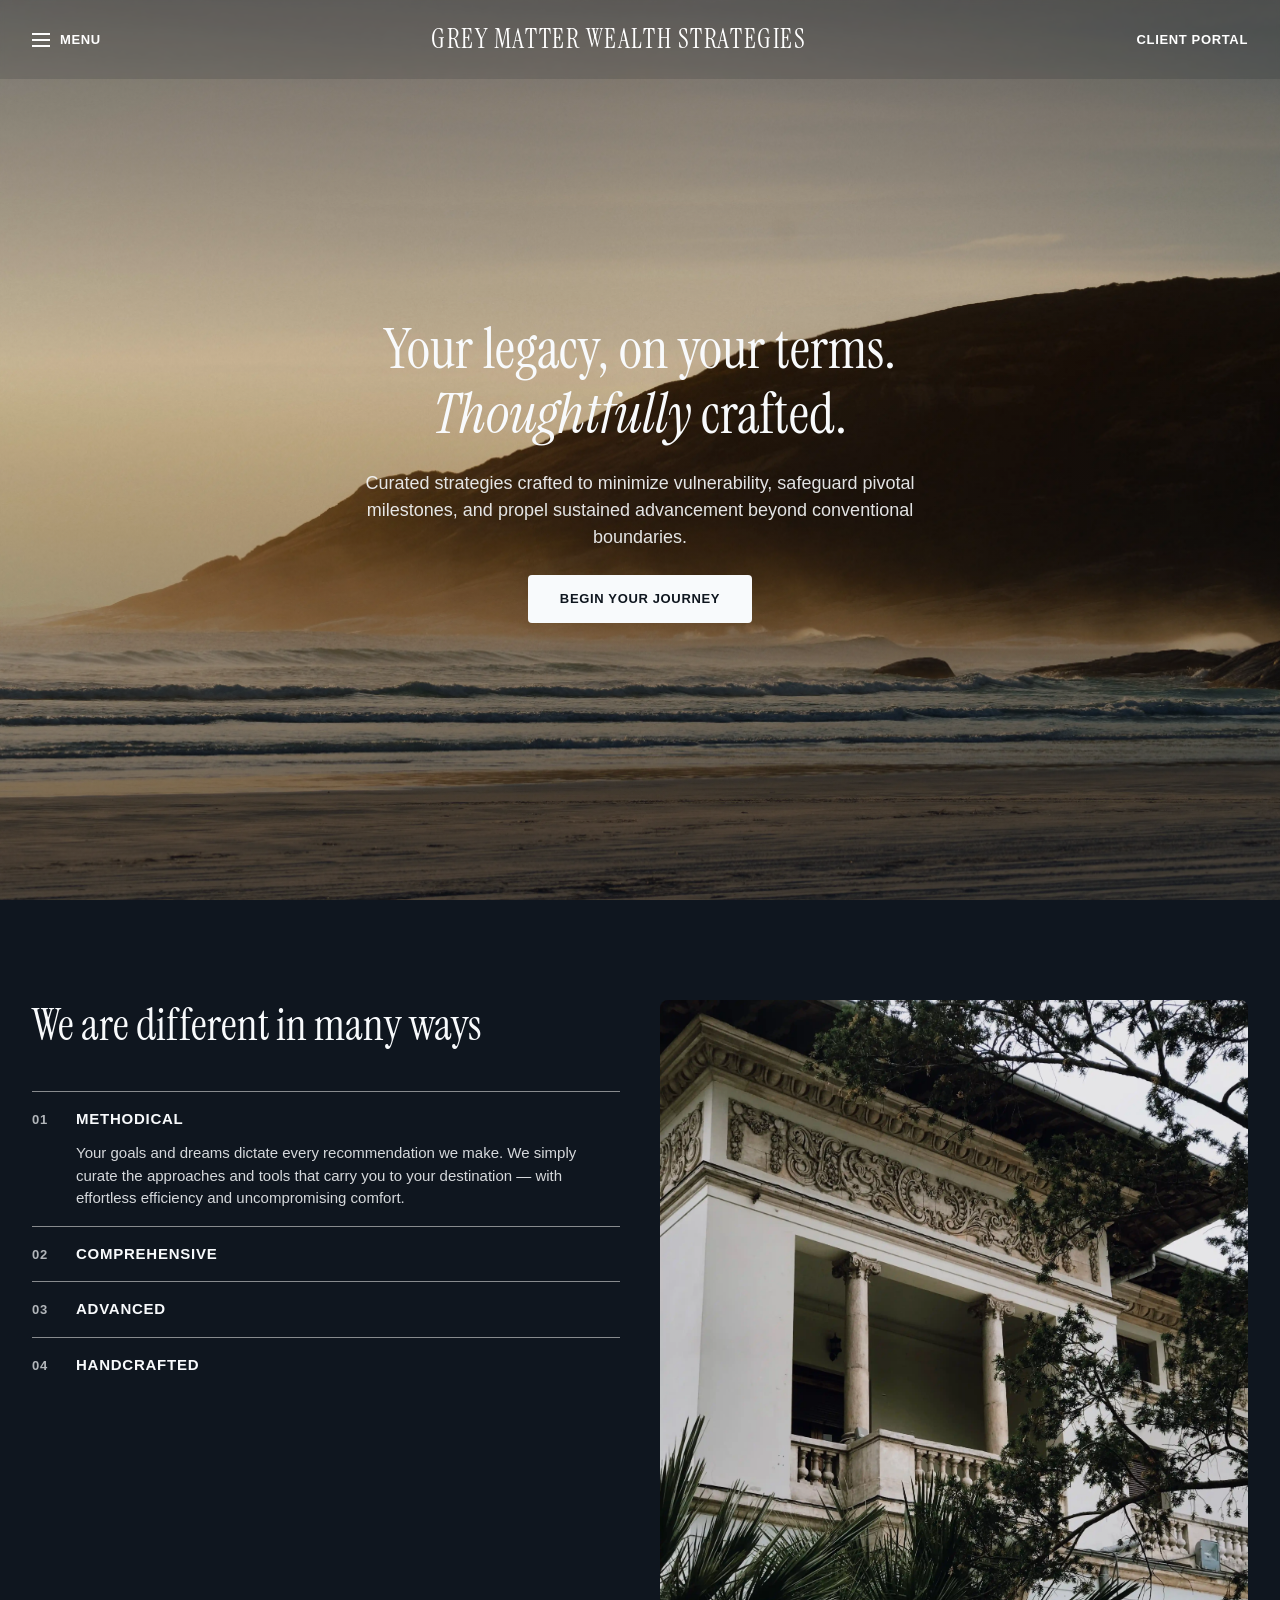
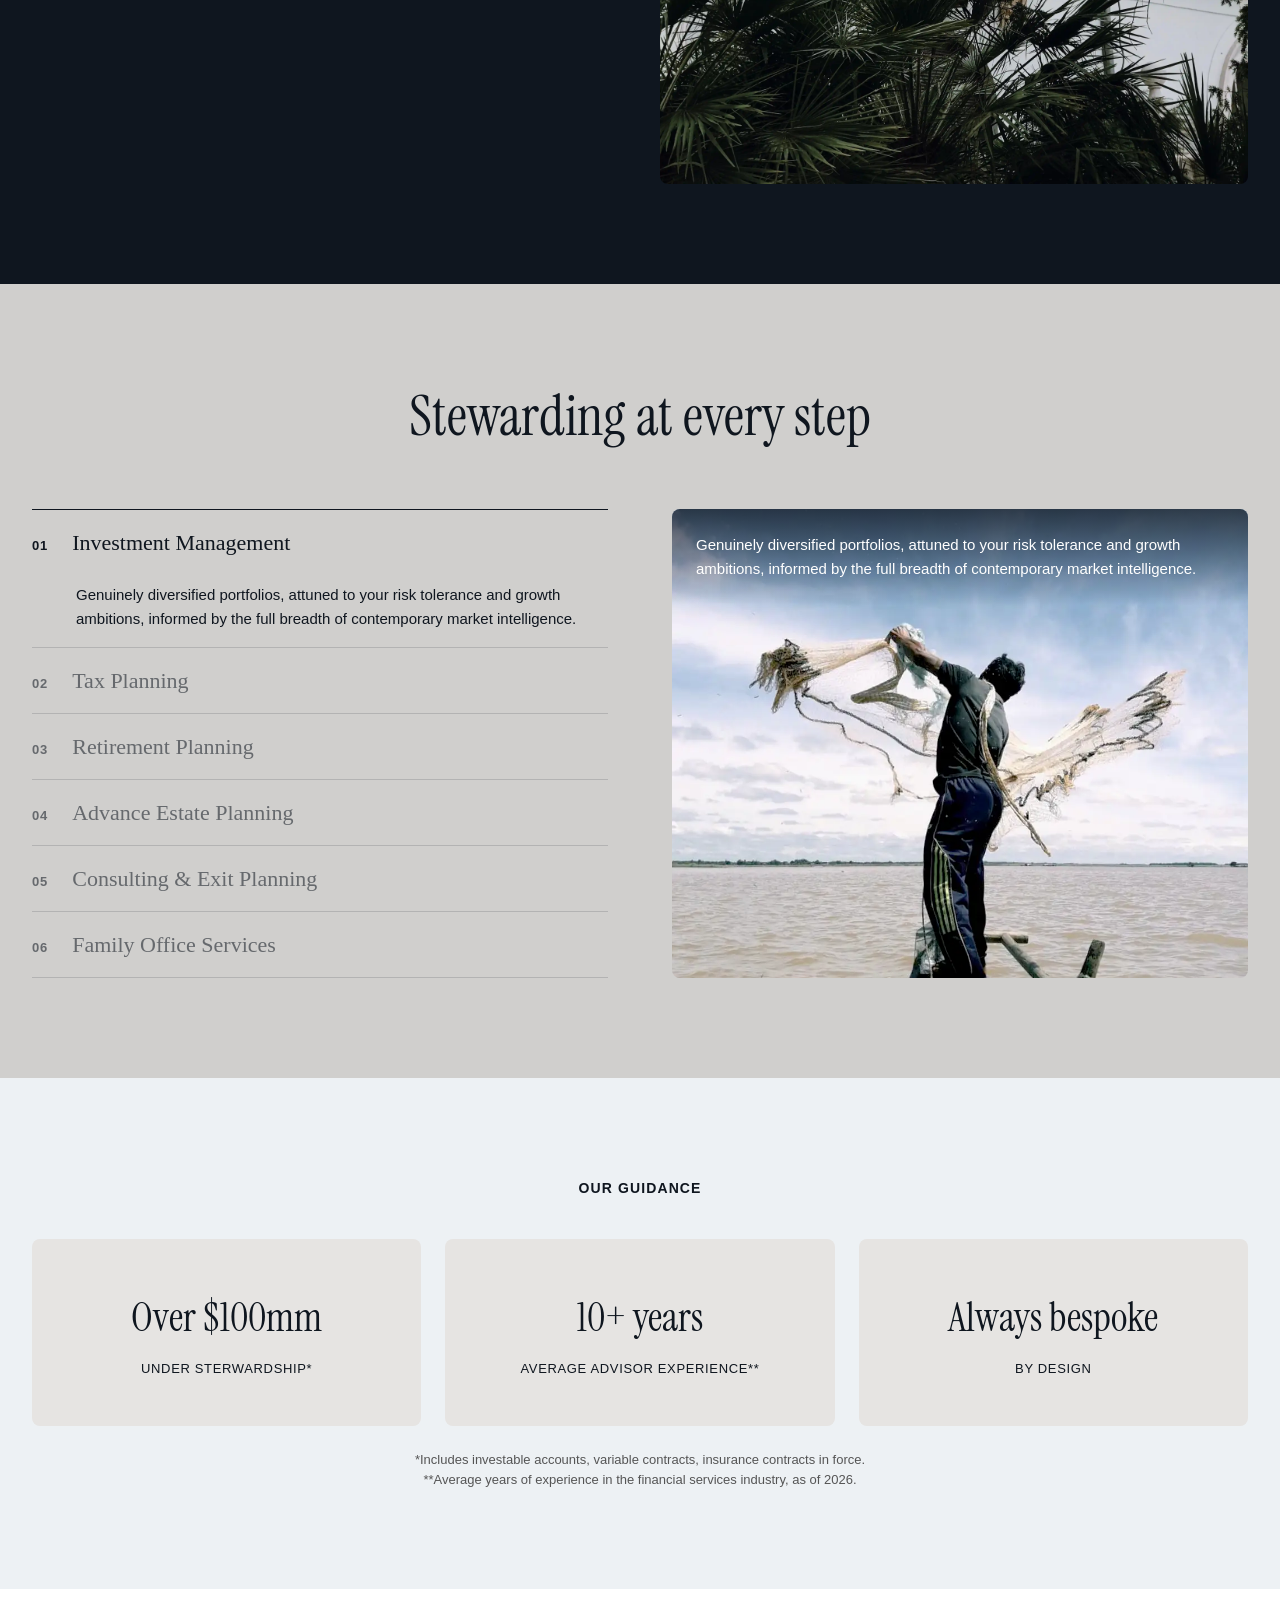
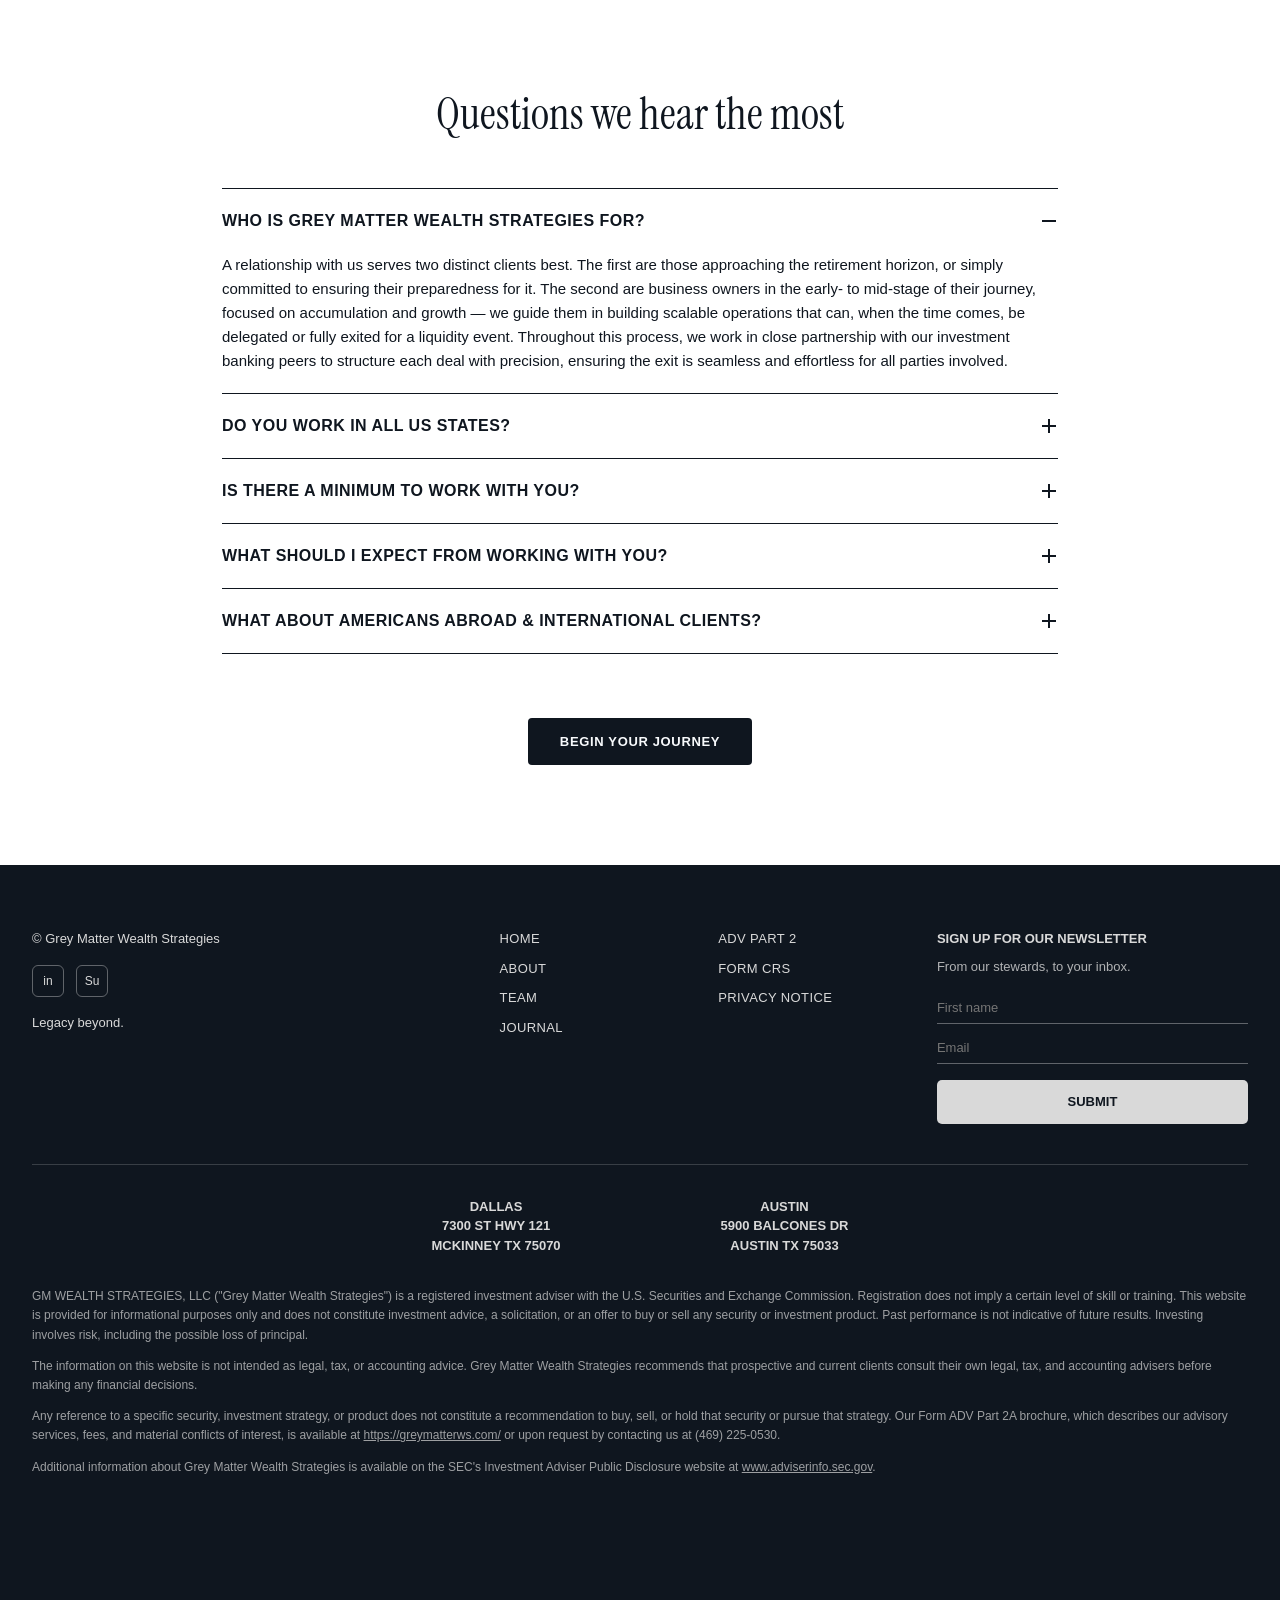
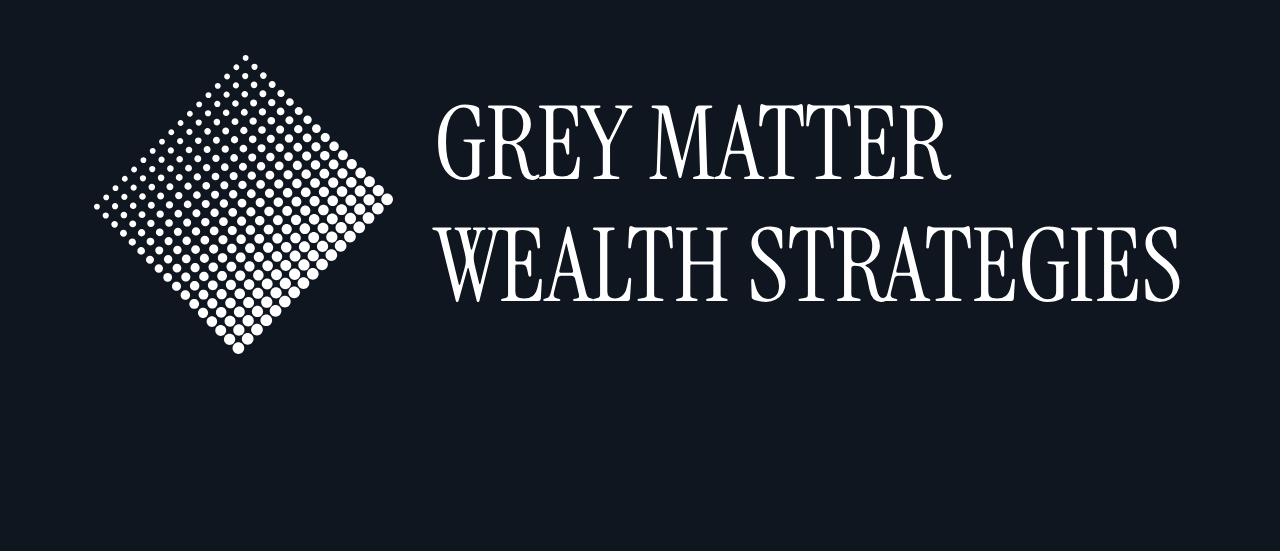
==== commit 4518c6e5: "Update index.html" ====
--- a/index.html
+++ b/index.html
@@ -277,7 +277,7 @@
     <p>Additional information about Grey Matter Wealth Strategies is available on the SEC's Investment Adviser Public Disclosure website at <a href="http://www.adviserinfo.sec.gov/" rel="noopener">www.adviserinfo.sec.gov</a>.</p>
   </div>
   <div class="footer-wordmark">
-    <img src="/images/long-logo-transp.png" alt="Grey Matter Wealth Strategies"/>
+    <center><img src="/images/long-logo-transp.png" alt="Grey Matter Wealth Strategies"/></center>
   </div>
 </footer>
 
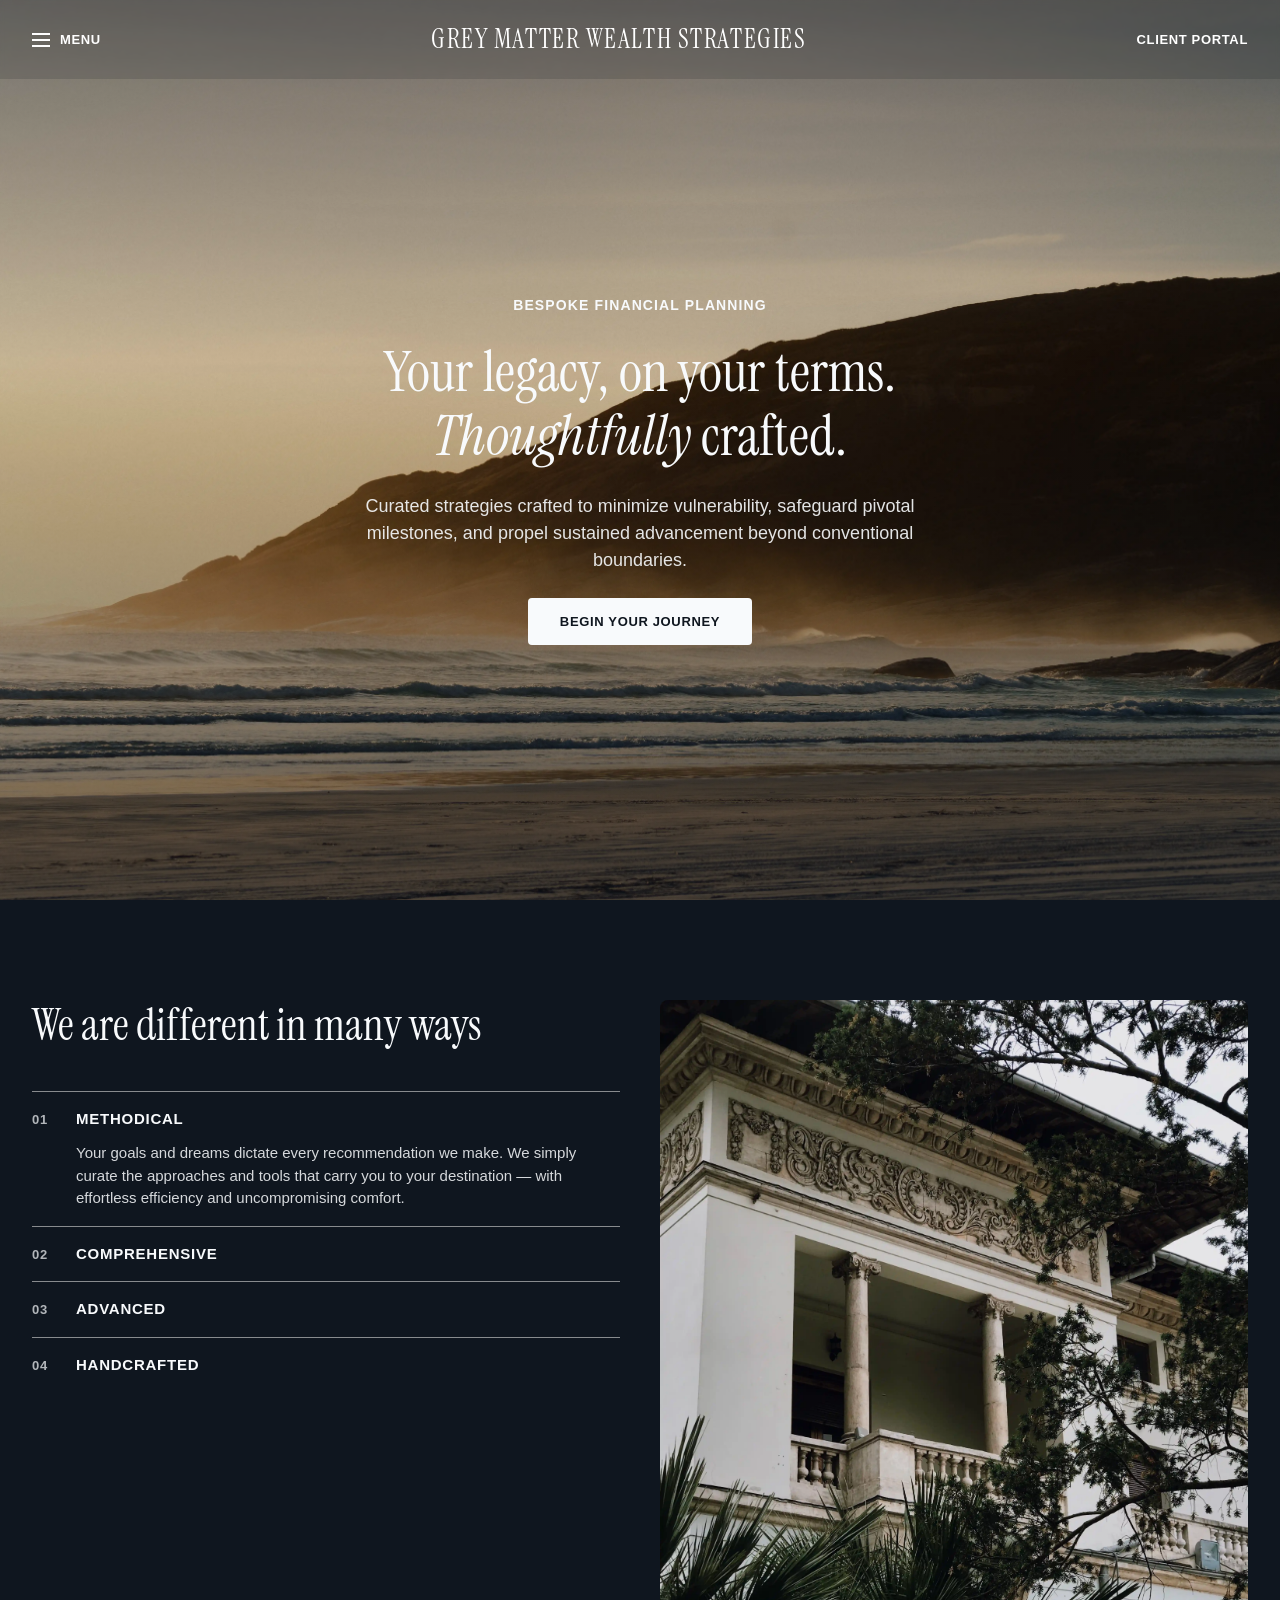
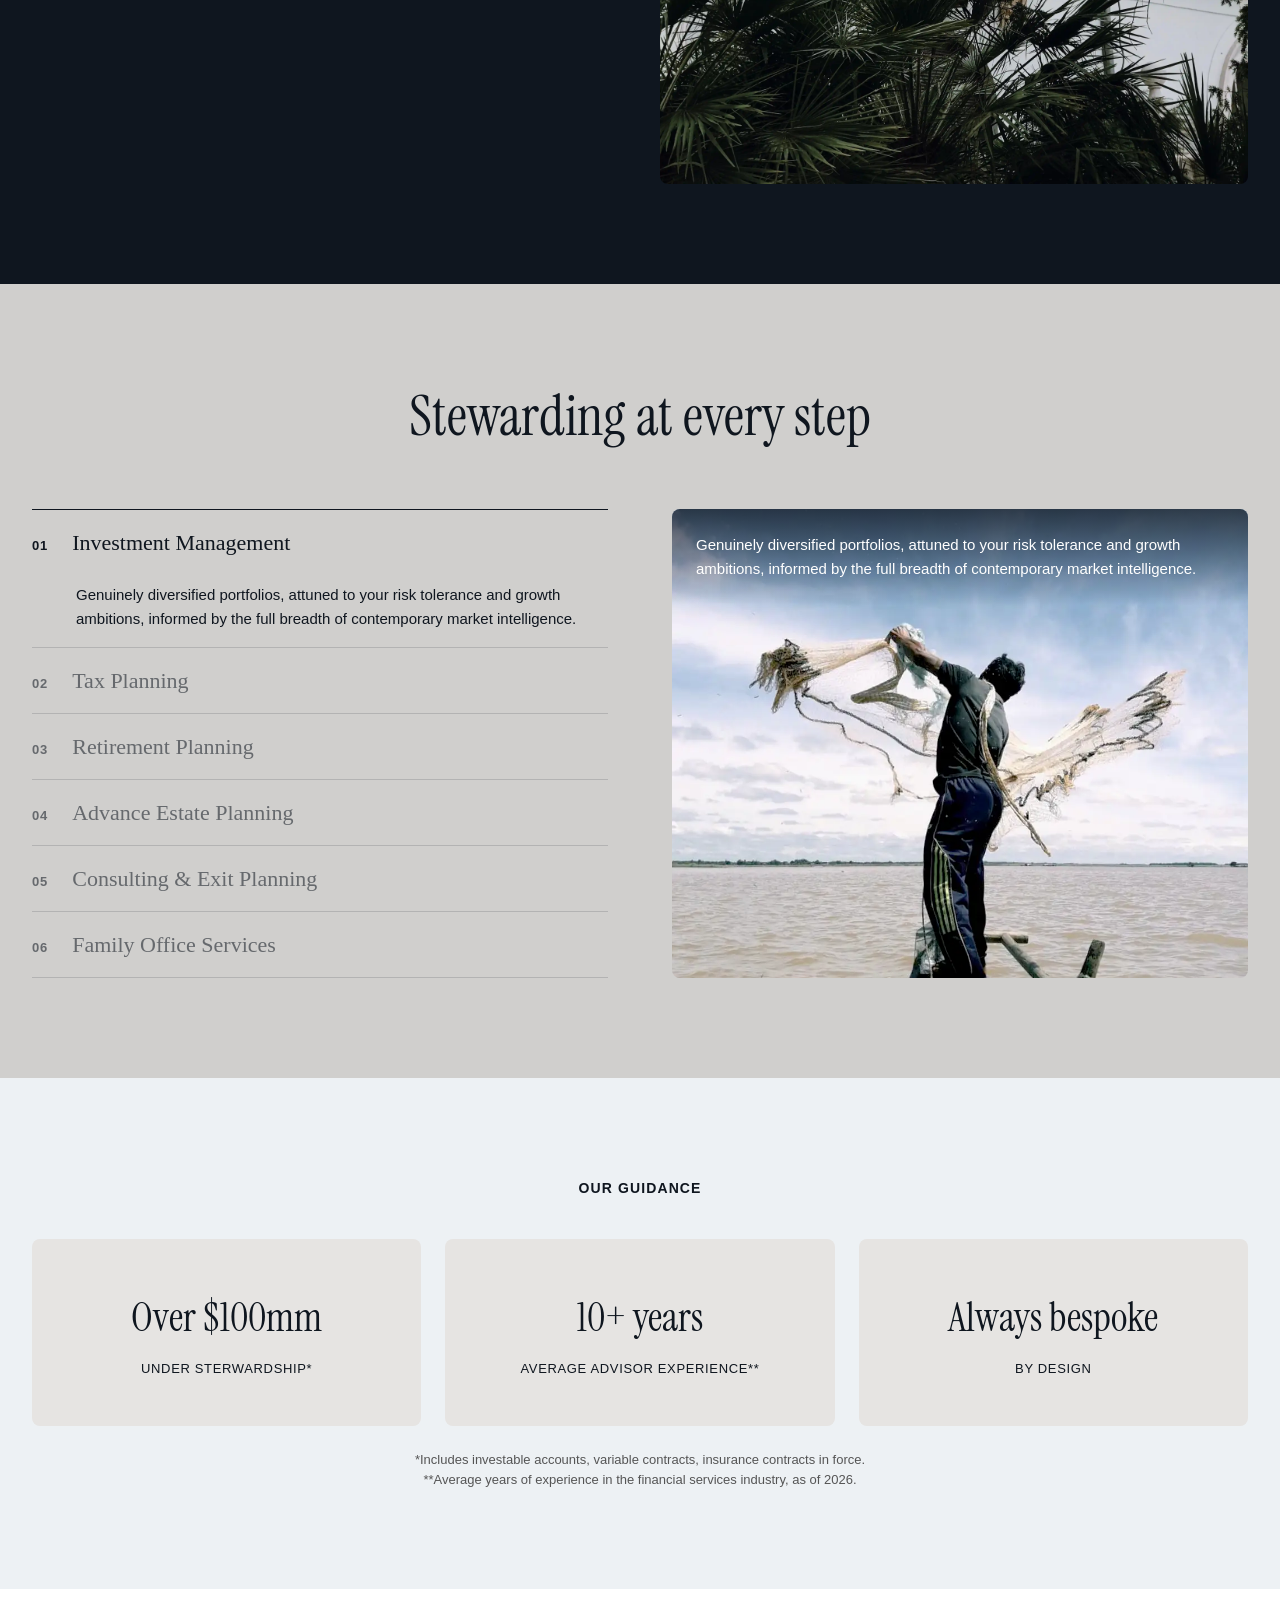
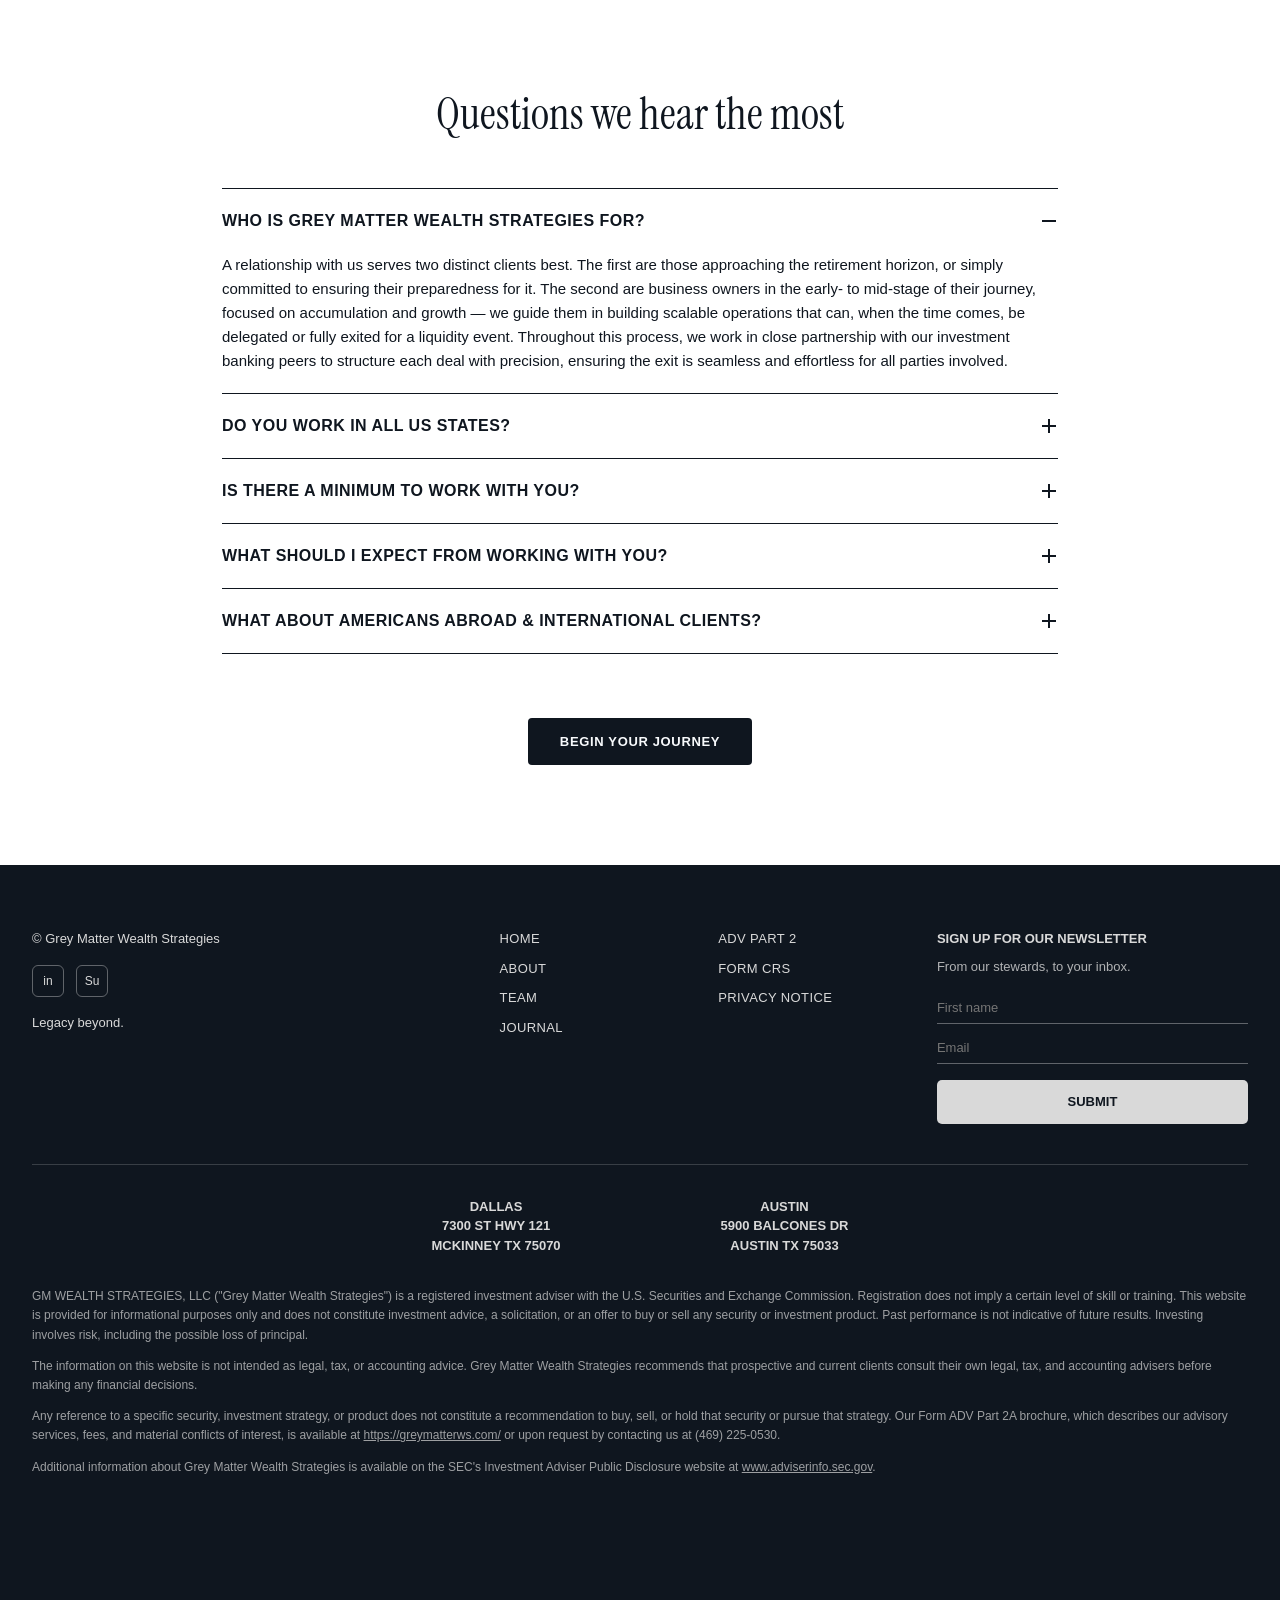
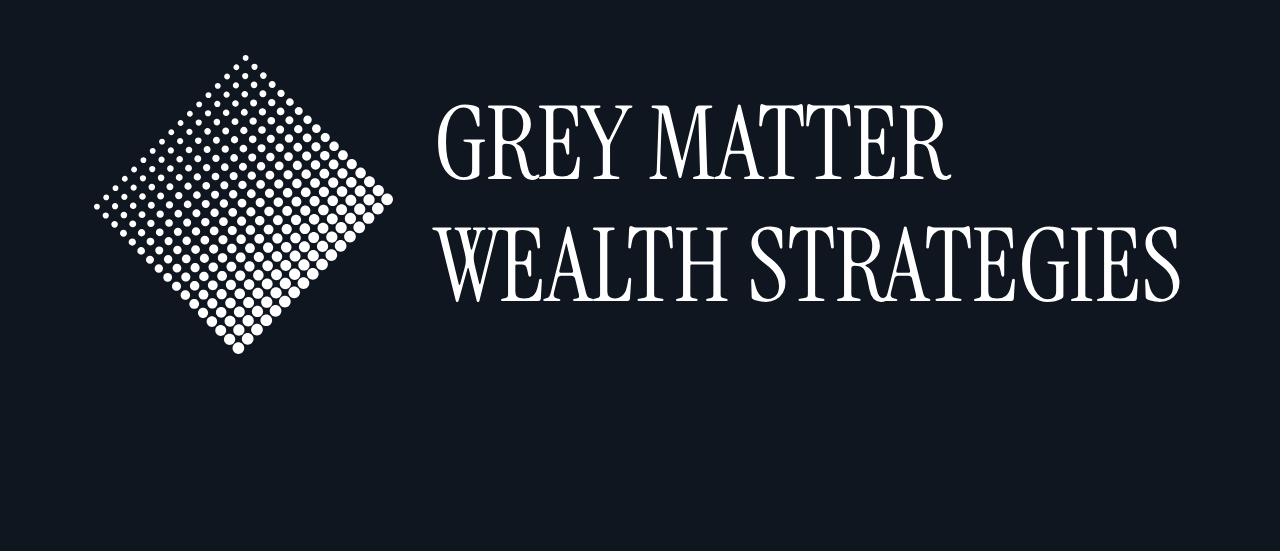
==== commit 1c66db44: "Update index.html" ====
--- a/index.html
+++ b/index.html
@@ -60,7 +60,7 @@
   <img class="hero-bg" src="/images/new/beach3.webp" alt="" />
   <div class="hero-scrim"></div>
   <div class="hero-content">
-    <!--p class="eyebrow">Bespoke Financial Planning</p-->
+    <p class="eyebrow">Bespoke Financial Planning</p>
     <h1>Your legacy, on your terms.<br/> <em>Thoughtfully</em> crafted.</h1>
     <p class="hero-sub">Curated strategies crafted to minimize vulnerability, safeguard pivotal milestones, and propel sustained advancement beyond conventional boundaries.</p>
     <a class="btn btn-light" href="https://join.greymatterws.com">Begin your journey</a>
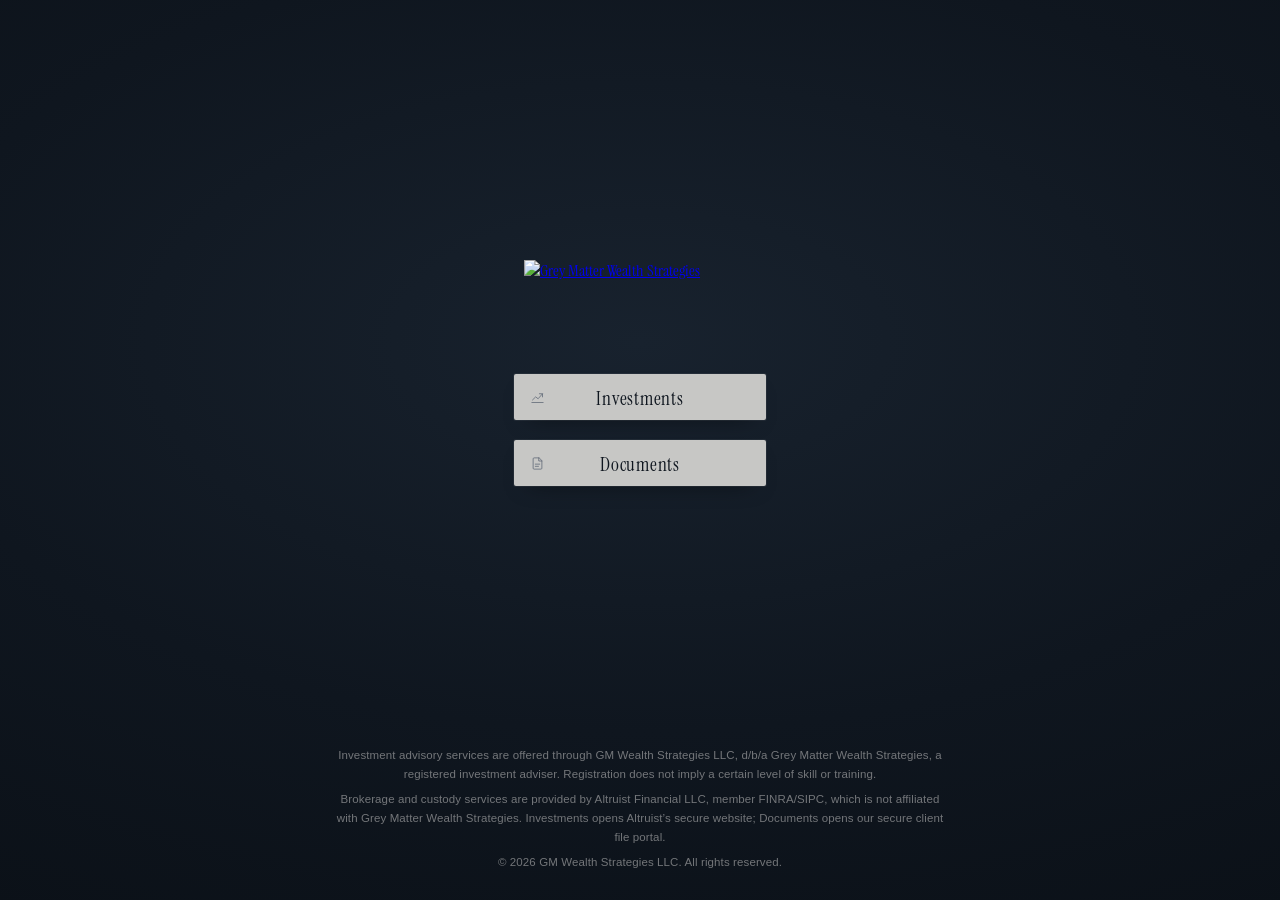
==== commit 58e62063: "Update index.html" ====
--- a/index.html
+++ b/index.html
@@ -1,286 +1,153 @@
 <!doctype html>
 <html lang="en">
 <head>
-<meta charset="utf-8"/>
-<meta name="viewport" content="width=device-width, initial-scale=1"/>
-<title>Grey Matter Wealth Strategies – Legacy Beyond</title>
-<link rel="canonical" href="https://greymatterws.com/"/>
-<link rel="preconnect" href="https://fonts.googleapis.com"/>
-<link rel="preconnect" href="https://fonts.gstatic.com" crossorigin/>
-<link rel="stylesheet" href="https://fonts.googleapis.com/css2?family=Instrument+Serif&display=swap"/>
-<link rel="stylesheet" href="css/style.css"/>
+<meta charset="utf-8">
+<meta name="viewport" content="width=device-width, initial-scale=1, viewport-fit=cover">
+<title>Client Portal · Grey Matter Wealth Strategies</title>
+<meta name="robots" content="noindex">
+<meta name="theme-color" content="#0F161F">
+<link rel="icon" href="favicon.ico" sizes="any">
+<link rel="icon" type="image/png" sizes="32x32" href="assets/favicon-32.png">
+<link rel="apple-touch-icon" href="assets/apple-touch-icon.png">
+<link rel="preconnect" href="https://fonts.googleapis.com">
+<link rel="preconnect" href="https://fonts.gstatic.com" crossorigin>
+<link href="https://fonts.googleapis.com/css2?family=Instrument+Serif&display=swap" rel="stylesheet">
+<style>
+  :root {
+    --ink: #0F161F;
+    --ink-deep: #090E14;
+    --ink-lift: #18222E;
+    --white: #FFFFFF;
+    --paper: #C7C7C5;
+    --paper-hover: #D3D3D1;
+    --steel: #5B6573;
+  }
+  * { box-sizing: border-box; margin: 0; padding: 0; }
+  html, body { height: 100%; }
+  body {
+    min-height: 100vh;
+    min-height: 100dvh;
+    background:
+      radial-gradient(120% 90% at 50% 38%, var(--ink-lift) 0%, var(--ink) 48%, var(--ink-deep) 100%);
+    color: var(--white);
+    font-family: "Instrument Serif", Georgia, "Times New Roman", serif;
+    -webkit-font-smoothing: antialiased;
+    display: grid;
+    grid-template-rows: 1fr auto;
+    justify-items: center;
+    padding: max(48px, env(safe-area-inset-top)) 24px max(28px, env(safe-area-inset-bottom));
+    overflow: hidden;
+    position: relative;
+  }
 
-<meta property="og:type" content="website">
-<meta property="og:url" content="https://greymatterws.com/">
-<meta property="og:title" content="Grey Matter Wealth Strategies – Legacy Beyond">
-<meta property="og:description" content="Bespoke financial planning, retirement planning, tax planning, advanced estate planning and business consulting & exit planning.">
-<meta name="description" content="Bespoke financial planning, retirement planning, tax planning, advanced estate planning and business consulting & exit planning.">
-<meta property="og:image" content="https://greymatterws.com/images/favicon/longbody.png">
-<meta property="og:image:width" content="1200">
-<meta property="og:image:height" content="630">
-<meta name="twitter:card" content="summary_large_image">
-<meta name="twitter:title" content="Grey Matter Wealth Strategies – Legacy Beyond">
-<meta name="twitter:description" content="Bespoke financial planning, retirement planning, tax planning, advanced estate planning and business consulting & exit planning.">
-<meta name="twitter:image" content="https://greymatterws.com/images/favicon/longbody.png">
-<link href="/images/favicon/favicon.svg" rel="icon" type="image/svg+xml">
-    <link href="/images/favicon/favicon.svg" rel="icon" media="(prefers-color-scheme: light)">
-    <link href="/images/favicon/favicon.svg" rel="icon" media="(prefers-color-scheme: dark)">
-    <link rel="apple-touch-icon" href="/images/favicon/g.png">
+  /* The halftone diamond from the mark, enlarged into a single quiet shape */
+  .field {
+    position: fixed;
+    pointer-events: none;
+    width: min(132vh, 1150px);
+    aspect-ratio: 1;
+    right: -24vh;
+    top: 50%;
+    transform: translateY(-50%);
+    background: url("assets/halftone-diamond.svg") center / contain no-repeat;
+    opacity: .075;
+    animation: settle 1.8s cubic-bezier(.2,.7,.2,1) both;
+  }
+  @keyframes settle {
+    from { opacity: 0; transform: translateY(-50%) scale(1.04); }
+    to   { opacity: .075; transform: translateY(-50%) scale(1); }
+  }
+  @media (max-width: 760px) {
+    .field { width: 150vw; right: -62vw; top: 4%; transform: none; animation-name: settle-m; }
+    @keyframes settle-m { from { opacity: 0; } to { opacity: .075; } }
+  }
 
+  main {
+    align-self: center;
+    position: relative;
+    width: 100%;
+    max-width: 380px;
+    display: flex;
+    flex-direction: column;
+    align-items: center;
+  }
+  /* Own, permanent layer so the logo isn't re-rasterized when buttons animate */
+  .logo { width: min(232px, 62vw); height: auto; display: block; margin-bottom: 48px; transform: translateZ(0); backface-visibility: hidden; }
 
+  .logo-link { display: block; }
 
+  nav { width: 100%; max-width: 252px; display: grid; gap: 20px; }
+  .btn {
+    display: grid;
+    grid-template-columns: 16px 1fr 16px;
+    align-items: center;
+    height: 46px;
+    padding: 0 16px;
+    background: var(--paper);
+    color: var(--ink);
+    border-radius: 2px;
+    text-decoration: none;
+    font-size: 19px;
+    line-height: 1;
+    letter-spacing: .04em;
+    box-shadow: 0 0 0 1px rgba(255,255,255,.06), 0 10px 24px -16px rgba(0,0,0,.75);
+    transition: background-color .2s ease, transform .2s ease, box-shadow .2s ease;
+    will-change: transform;
+  }
+  .btn span { text-align: center; padding-top: 2px; }
+  .btn svg { width: 15px; height: 15px; stroke: var(--steel); fill: none; stroke-width: 1.2; stroke-linecap: round; stroke-linejoin: round; transition: stroke .2s ease, transform .2s ease; }
+  .btn:hover { background: var(--paper-hover); transform: translateY(-1px); box-shadow: 0 0 0 1px rgba(255,255,255,.08), 0 14px 28px -16px rgba(0,0,0,.8); }
+  .btn:hover svg { stroke: var(--ink); }
+  .btn:active { transform: translateY(0); }
+  .btn:focus-visible { outline: 1.5px solid var(--white); outline-offset: 5px; }
+
+  footer {
+    position: relative;
+    max-width: 620px;
+    margin-top: 48px;
+    text-align: center;
+    font-family: -apple-system, "Segoe UI", Arial, sans-serif;
+    font-size: 11.5px;
+    line-height: 1.65;
+    letter-spacing: .01em;
+    color: rgba(236, 234, 231, .46);
+  }
+  footer p + p { margin-top: 6px; }
+
+  @media (max-width: 420px) {
+    footer { font-size: 11px; margin-top: 40px; }
+    .logo { margin-bottom: 42px; }
+    .btn { height: 46px; font-size: 18px; padding: 0 15px; }
+  }
+  @media (prefers-reduced-motion: reduce) {
+    .field { animation: none; }
+    .btn, .btn svg { transition: none; }
+  }
+</style>
 </head>
 <body>
-
-<header class="nav">
-  <button class="nav-menu-btn" type="button" aria-label="Open menu" aria-expanded="false" id="nav-menu-btn">
-    <span class="hamburger"></span>
-    <span class="nav-menu-text">MENU</span>
-  </button>
-  <a class="nav-logo" href="./">GREY MATTER WEALTH STRATEGIES</a>
-  <a class="nav-cta" href="https://clients.greymatterws.com">Client Portal</a>
-</header>
-
-<div class="nav-drawer-overlay" id="nav-drawer-overlay"></div>
-<nav class="nav-drawer" id="nav-drawer">
-  <div class="nav-drawer-top">
-    <img class="nav-drawer-logo-img" src="/images/long-logo-transp.png" alt="Grey Matter Wealth Strategies"/>
-    <button class="nav-drawer-close" type="button" id="nav-drawer-close" aria-label="Close menu">&times;</button>
-  </div>
-  <div class="nav-drawer-links">
-    <a href="/"><span class="nav-drawer-num">01</span>Home</a>
-    <a href="/about"><span class="nav-drawer-num">02</span>About</a>
-    <a href="#"><span class="nav-drawer-num">03</span>Team</a>
-    <a href="https://journal.greymatterws.com"><span class="nav-drawer-num">04</span>Journal</a>
-  </div>
-  <a class="btn btn-light nav-drawer-cta" href="https://clients.greymatterws.com">Client Portal</a>
-</nav>
-
-<section class="hero">
-  <img class="hero-bg" src="/images/new/beach3.webp" alt="" />
-  <div class="hero-scrim"></div>
-  <div class="hero-content">
-    <p class="eyebrow">Bespoke Financial Planning</p>
-    <h1>Your legacy, on your terms.<br/> <em>Thoughtfully</em> crafted.</h1>
-    <p class="hero-sub">Curated strategies crafted to minimize vulnerability, safeguard pivotal milestones, and propel sustained advancement beyond conventional boundaries.</p>
-    <a class="btn btn-light" href="https://join.greymatterws.com">Begin your journey</a>
-  </div>
-</section>
-
-<section class="possible" id="possible">
-  <div class="possible-inner">
-    <div class="possible-panel">
-      <h2>We are different in many ways</h2>
-      <div class="accordion" id="possible-accordion">
-        <div class="accordion-item is-open">
-          <button class="accordion-trigger" type="button">
-            <span class="accordion-num">01</span>
-            <span class="accordion-title">Methodical</span>
-          </button>
-          <div class="accordion-panel">
-            <p>Your goals and dreams dictate every recommendation we make. We simply curate the approaches and tools that carry you to your destination — with effortless efficiency and uncompromising comfort.</p>
-          </div>
-        </div>
-        <div class="accordion-item">
-          <button class="accordion-trigger" type="button">
-            <span class="accordion-num">02</span>
-            <span class="accordion-title">Comprehensive</span>
-          </button>
-          <div class="accordion-panel">
-            <p>Our patrons are met with the assurance that all financial concerns will be resolved with precision and care. Your entire experience, from start to finish, is designed around ease, clarity, and seamless progression.</p>
-          </div>
-        </div>
-        <div class="accordion-item">
-          <button class="accordion-trigger" type="button">
-            <span class="accordion-num">03</span>
-            <span class="accordion-title">Advanced</span>
-          </button>
-          <div class="accordion-panel">
-            <p>Precision begets excellence, and excellence begets solutions meticulously curated to the demands of your ultimate destination.</p>
-          </div>
-        </div>
-        <div class="accordion-item">
-          <button class="accordion-trigger" type="button">
-            <span class="accordion-num">04</span>
-            <span class="accordion-title">Handcrafted</span>
-          </button>
-          <div class="accordion-panel">
-            <p>Though we are bound by common humanity, no two journeys are ever the same. From entry point to final destination, every approach and solution is meticulously crafted around your needs.</p>
-          </div>
-        </div>
-      </div>
-    </div>
-    <div class="possible-image">
-      <img src="/images/new/om3.webp" alt=""/>
-    </div>
-  </div>
-</section>
-
-<section class="services" id="services">
-  <h2>Stewarding at every step</h2>
-  <div class="services-inner">
-    <div class="services-tabs" id="services-tabs">
-      <button class="service-tab is-active" type="button" data-image="/images/new/fisher.webp">
-        <span class="service-num">01</span>
-        <span class="service-title">Investment Management</span>
-        <p class="service-desc"><span>Genuinely diversified portfolios, attuned to your risk tolerance and growth ambitions, informed by the full breadth of contemporary market intelligence.</span></p>
-      </button>
-      <button class="service-tab" type="button" data-image="/images/new/pea.webp">
-        <span class="service-num">02</span>
-        <span class="service-title">Tax Planning</span>
-        <p class="service-desc"><span>A refined, concierge-level approach to tax — quietly minimizing liabilities while ensuring every report is handled with exacting precision.</span></p>
-      </button>
-      <button class="service-tab" type="button" data-image="/images/new/tennis1.webp">
-        <span class="service-num">03</span>
-        <span class="service-title">Retirement Planning</span>
-        <p class="service-desc"><span>Comprehensive strategies, thoughtfully crafted to secure the retirement lifestyle you've always envisioned.</span></p>
-      </button>
-      <button class="service-tab" type="button" data-image="/images/new/office1.webp">
-        <span class="service-num">04</span>
-        <span class="service-title">Advance Estate Planning</span>
-        <p class="service-desc"><span>Estate planning solutions as distinctive as you are, drawn from the most sophisticated strategies to meet needs entirely your own.</span></p>
-      </button>
-      <button class="service-tab" type="button" data-image="/images/new/compass.webp">
-        <span class="service-num">05</span>
-        <span class="service-title">Consulting & Exit Planning</span>
-        <p class="service-desc"><span>Strategic, hands-on guidance for business owners that brings clarity amid complexity, fosters scalable and sustainable value creation, and lays the groundwork for a deliberate, well-prepared next chapter.</span></p>
-      </button>
-      <button class="service-tab" type="button" data-image="/images/new/fo3.webp">
-        <span class="service-num">06</span>
-        <span class="service-title">Family Office Services</span>
-        <p class="service-desc"><span>As stewards of your family's wealth, we stand as a lighthouse in an ever-shifting world, devoted to serving your dynasty across generations.</span></p>
-      </button>
-    </div>
-    <div class="services-image">
-      <img id="services-image" src="/images/new/fisher.webp" alt=""/>
-      <div class="services-image-desc" id="services-image-desc"></div>
-    </div>
-  </div>
-</section>
-
-<section class="stats">
-  <p class="eyebrow eyebrow-dark">Our guidance</p>
-  <div class="stats-grid">
-    <div class="stat-box">
-      <p class="stat-number">Over $100mm</p>
-      <p class="stat-label">under sterwardship*</p>
-    </div>
-    <div class="stat-box">
-      <p class="stat-number">10+ years</p>
-      <p class="stat-label">Average advisor experience**</p>
-    </div>
-    <div class="stat-box">
-      <p class="stat-number">Always bespoke</p>
-      <p class="stat-label">By design</p>
-    </div>
-  </div>
-  <p class="stats-footnote">*Includes investable accounts, variable contracts, insurance contracts in force.<br>**Average years of experience in the financial services industry, as of 2026.</p>
-</section>
-
-<section class="faq" id="faq">
-  <h2>Questions we hear the most</h2>
-  <div class="faq-list" id="faq-list">
-    <div class="faq-item is-open">
-      <button class="faq-trigger" type="button">
-        <span>Who is Grey Matter Wealth Strategies for?</span>
-        <span class="faq-icon" aria-hidden="true"></span>
-      </button>
-      <div class="faq-panel">
-        <p>A relationship with us serves two distinct clients best. The first are those approaching the retirement horizon, or simply committed to ensuring their preparedness for it. The second are business owners in the early- to mid-stage of their journey, focused on accumulation and growth — we guide them in building scalable operations that can, when the time comes, be delegated or fully exited for a liquidity event. Throughout this process, we work in close partnership with our investment banking peers to structure each deal with precision, ensuring the exit is seamless and effortless for all parties involved. </p>
-      </div>
-    </div>
-    <div class="faq-item">
-      <button class="faq-trigger" type="button">
-        <span>Do you work in all US states?</span>
-        <span class="faq-icon" aria-hidden="true"></span>
-      </button>
-      <div class="faq-panel">
-        <p>Yes. We offer our services nationwide, with clients across US and its territories.</p>
-      </div>
-    </div>
-    <div class="faq-item">
-      <button class="faq-trigger" type="button">
-        <span>Is there a minimum to work with you?</span>
-        <span class="faq-icon" aria-hidden="true"></span>
-      </button>
-      <div class="faq-panel">
-        <p>Our prime focus rests less on a number and more on the type of relationship we're able to establish with each client. As stewards of your family wealth, our aim is to be a genuinely helpful presence in your life. </p>
-      </div>
-    </div>
-    <div class="faq-item">
-      <button class="faq-trigger" type="button">
-        <span>What should I expect from working with you?</span>
-        <span class="faq-icon" aria-hidden="true"></span>
-      </button>
-      <div class="faq-panel">
-        <p>Every engagement begins with precision — financial planning demands nothing less, and we ask for the fullest picture of your documentation to ensure our foundation is sound. Should anything require immediate attention, we act on it without delay. From there, we begin crafting a plan built entirely around your goals and dreams — one shaped as much by conversation as by data. The relationships we treasure most are those sustained by constant, candid communication, as it's this ongoing dialogue that allows your plan to evolve as thoughtfully as your life does.</p>
-      </div>
-    </div>
-    <div class="faq-item">
-      <button class="faq-trigger" type="button">
-        <span>What about americans abroad & international clients?</span>
-        <span class="faq-icon" aria-hidden="true"></span>
-      </button>
-      <div class="faq-panel">
-        <p>We welcome Americans abroad, and international clients as well. Every relationship is approached with the same care and attention to detail, though some additional steps may be required to remain fully aligned with state and federal regulations.</p>
-      </div>
-    </div>
-  </div>
-  <div class="faq-cta-wrap">
-    <a class="btn btn-dark" href="https://join.greymatterws.com">Begin your journey</a>
-  </div>
-</section>
-
-<footer class="site-footer">
-  <div class="footer-top">
-    <div class="footer-brand">
-      <!--p>(469) 225-0530</p-->
-      <p>© Grey Matter Wealth Strategies</p>
-      <div class="footer-social">
-        <a href="#" target="_blank" rel="noopener" aria-label="LinkedIn">in</a>
-        <a href="https://greymatterws.substack.com/" target="_blank" rel="noopener" aria-label="Substack">Su</a>
-        <!--a href="#" target="_blank" rel="noopener" aria-label="Instagram">ig</a-->
-        <!--a href="#" target="_blank" rel="noopener" aria-label="Facebook">fb</a-->
-      </div>
-      <p class="footer-partner">Legacy beyond. &nbsp;&nbsp;<br/></p>
-    </div>
-    <nav class="footer-links">
-      <a href="/">Home</a>
-      <a href="/about">About</a>
-      <a href="#">Team</a>
-      <a href="https://journal.greymatterws.com">Journal</a>
-      <!--a href="#" target="_blank" rel="noopener">Careers</a-->
+  <div class="field" aria-hidden="true"></div>
+  <main>
+    <a class="logo-link" href="https://greymatterws.com">
+      <img class="logo" src="assets/gmws-logo-white.png" width="706" height="200" alt="Grey Matter Wealth Strategies">
+    </a>
+    <nav aria-label="Client portal">
+      <a class="btn" href="https://app.altruist.com/login/">
+        <svg viewBox="0 0 24 24" aria-hidden="true"><path d="M3 20h18"/><path d="M4 16l5-5 4 3 7-8"/><path d="M15 6h5v5"/></svg>
+        <span>Investments</span>
+        <i aria-hidden="true"></i>
+      </a>
+      <a class="btn" href="https://il.greymatterws.com/">
+        <svg viewBox="0 0 24 24" aria-hidden="true"><path d="M14 3H6.5A1.5 1.5 0 0 0 5 4.5v15A1.5 1.5 0 0 0 6.5 21h11a1.5 1.5 0 0 0 1.5-1.5V8z"/><path d="M14 3v5h5"/><path d="M8.5 13h7M8.5 16.5h5"/></svg>
+        <span>Documents</span>
+        <i aria-hidden="true"></i>
+      </a>
     </nav>
-    <nav class="footer-links">
-      <a href="#" target="_blank" rel="noopener">ADV Part 2</a>
-      <a href="#" target="_blank" rel="noopener">Form CRS</a>
-      <a href="#" target="_blank" rel="noopener">Privacy Notice</a>
-    </nav>
-    <form class="footer-newsletter" action="https://greymatterws.substack.com/subscribe" target="_blank">
-      <p class="footer-newsletter-title">Sign up for our newsletter</p>
-      <p class="footer-newsletter-sub">From our stewards, to your inbox.</p>
-      <input type="text" name="name" placeholder="First name" required/>
-      <input type="email" name="email" placeholder="Email" required/>
-      <button type="submit">Submit</button>
-    </form>
-  </div>
-  <div class="footer-offices">
-    <p>Dallas<br>7300 ST Hwy 121<br> McKinney TX 75070</p>
-    <p>Austin<br>5900 Balcones Dr<br/>Austin TX 75033</p>
-    
-    
-  </div>
-  <div class="footer-legal">
-    <p>GM WEALTH STRATEGIES, LLC ("Grey Matter Wealth Strategies") is a registered investment adviser with the U.S. Securities and Exchange Commission. Registration does not imply a certain level of skill or training. This website is provided for informational purposes only and does not constitute investment advice, a solicitation, or an offer to buy or sell any security or investment product. Past performance is not indicative of future results. Investing involves risk, including the possible loss of principal.</p>
-    <p>The information on this website is not intended as legal, tax, or accounting advice. Grey Matter Wealth Strategies recommends that prospective and current clients consult their own legal, tax, and accounting advisers before making any financial decisions.</p>
-    <p>Any reference to a specific security, investment strategy, or product does not constitute a recommendation to buy, sell, or hold that security or pursue that strategy. Our Form ADV Part 2A brochure, which describes our advisory services, fees, and material conflicts of interest, is available at <a href="#" rel="noopener">https://greymatterws.com/</a> or upon request by contacting us at (469) 225-0530.</p>
-    <p>Additional information about Grey Matter Wealth Strategies is available on the SEC's Investment Adviser Public Disclosure website at <a href="http://www.adviserinfo.sec.gov/" rel="noopener">www.adviserinfo.sec.gov</a>.</p>
-  </div>
-  <div class="footer-wordmark">
-    <center><img src="/images/long-logo-transp.png" alt="Grey Matter Wealth Strategies"/></center>
-  </div>
-</footer>
-
-<script src="js/site.js" defer></script>
+  </main>
+  <footer>
+    <p>Investment advisory services are offered through GM Wealth Strategies LLC, d/b/a Grey Matter Wealth Strategies, a registered investment adviser. Registration does not imply a certain level of skill or training.</p>
+    <p>Brokerage and custody services are provided by Altruist Financial LLC, member FINRA/SIPC, which is not affiliated with Grey Matter Wealth Strategies. Investments opens Altruist’s secure website; Documents opens our secure client file portal.</p>
+    <p>© 2026 GM Wealth Strategies LLC. All rights reserved.</p>
+  </footer>
 </body>
 </html>
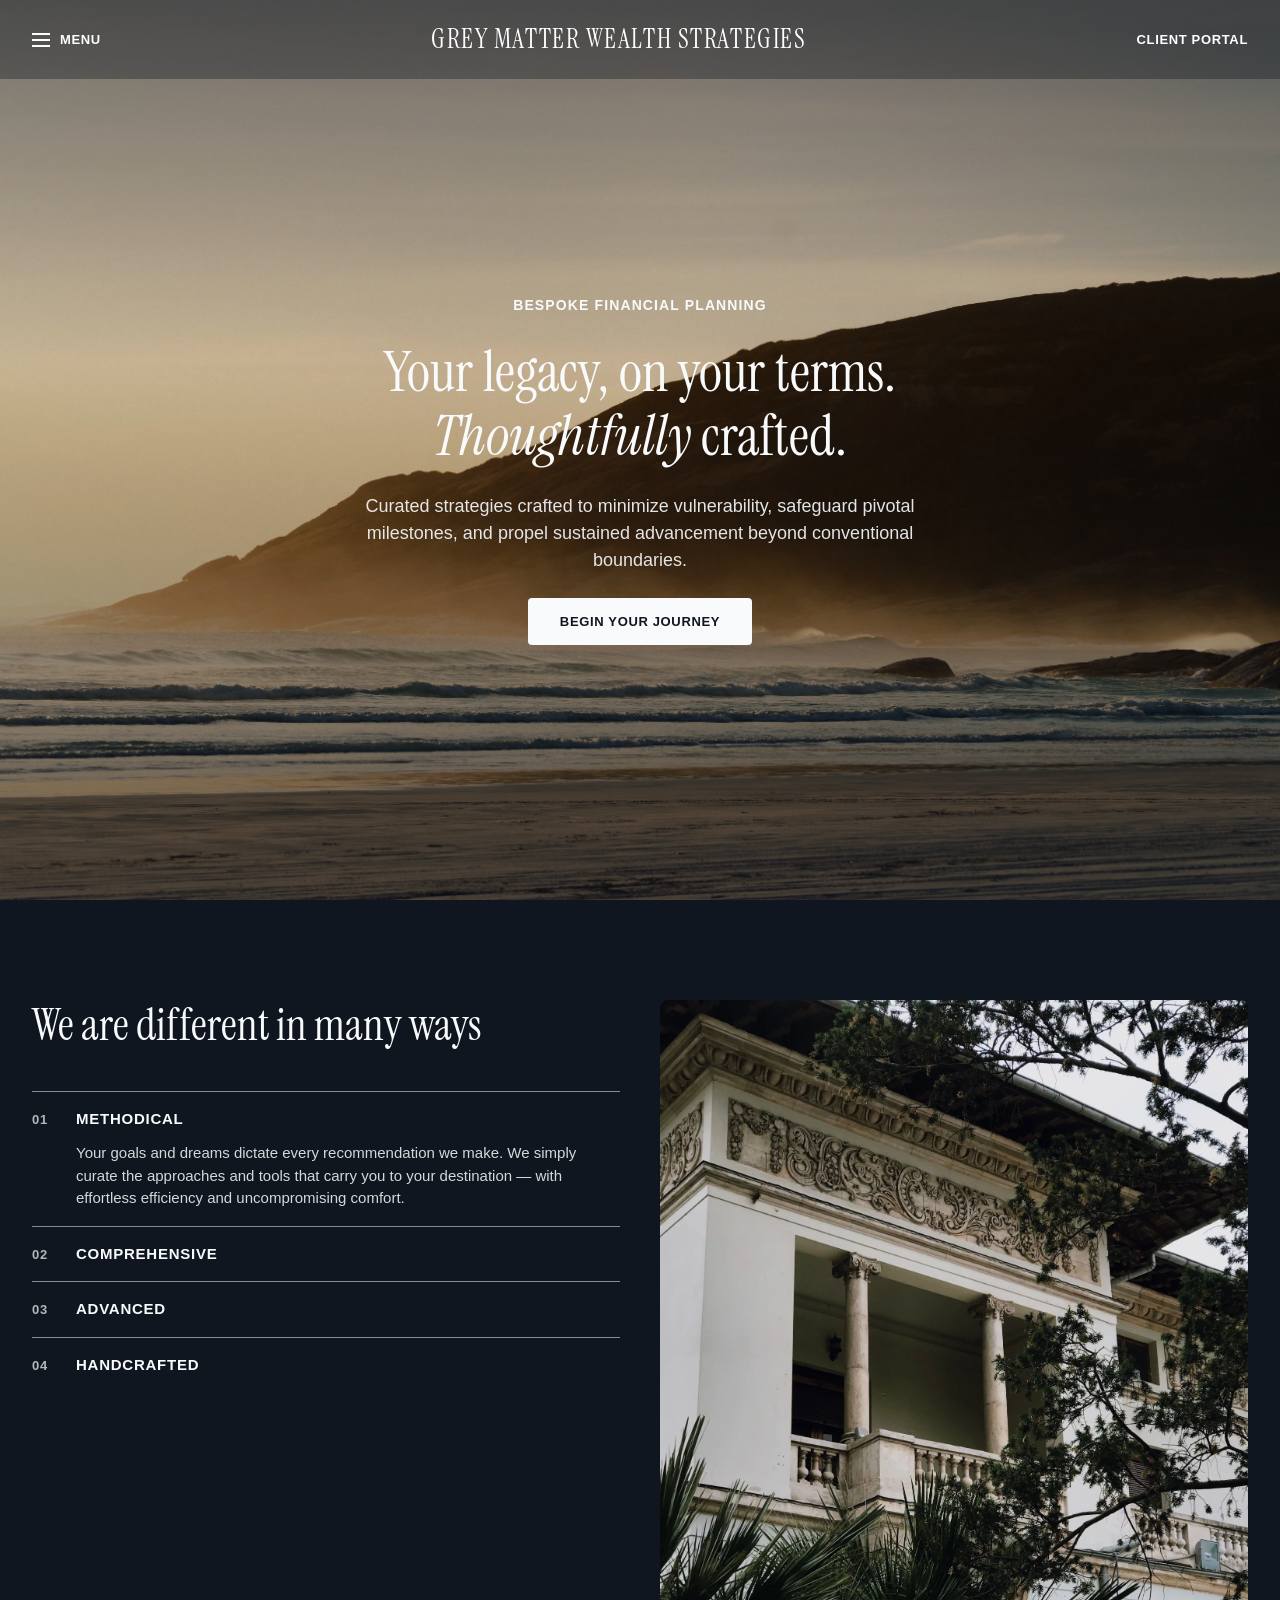
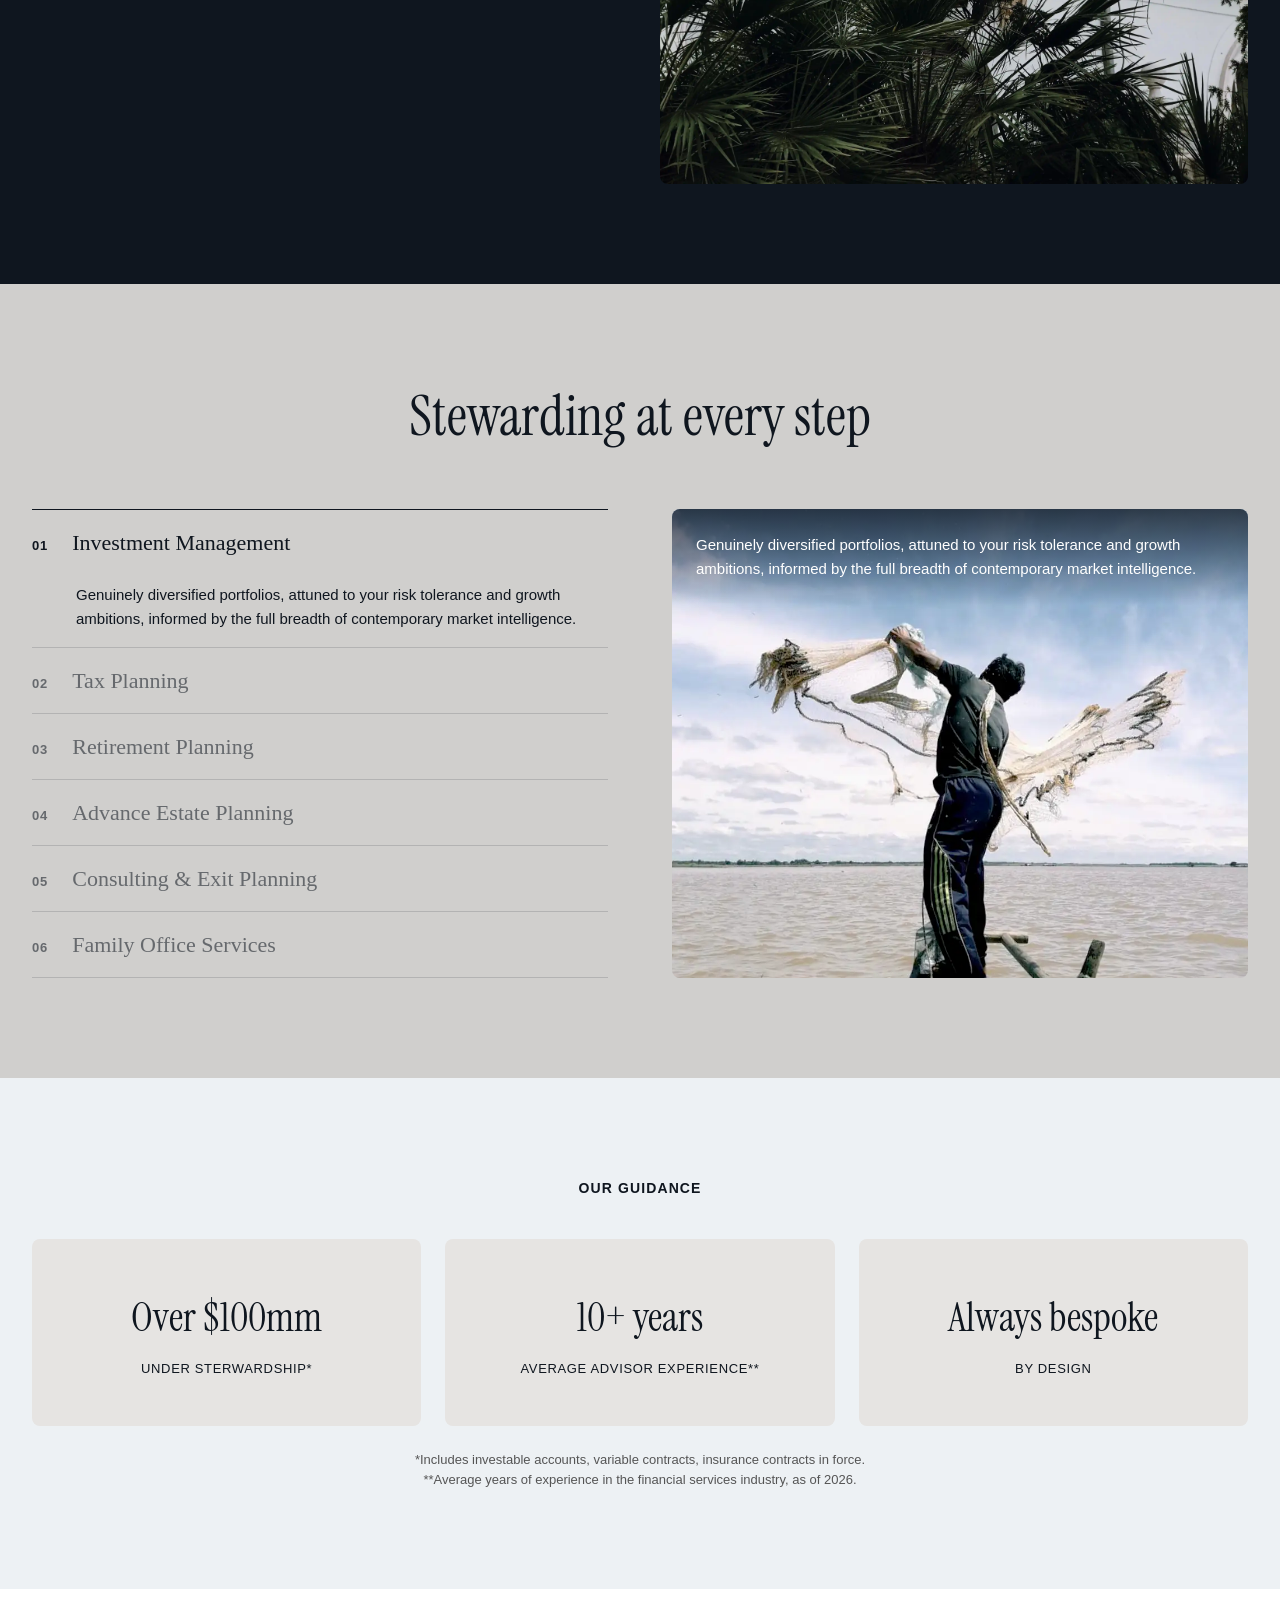
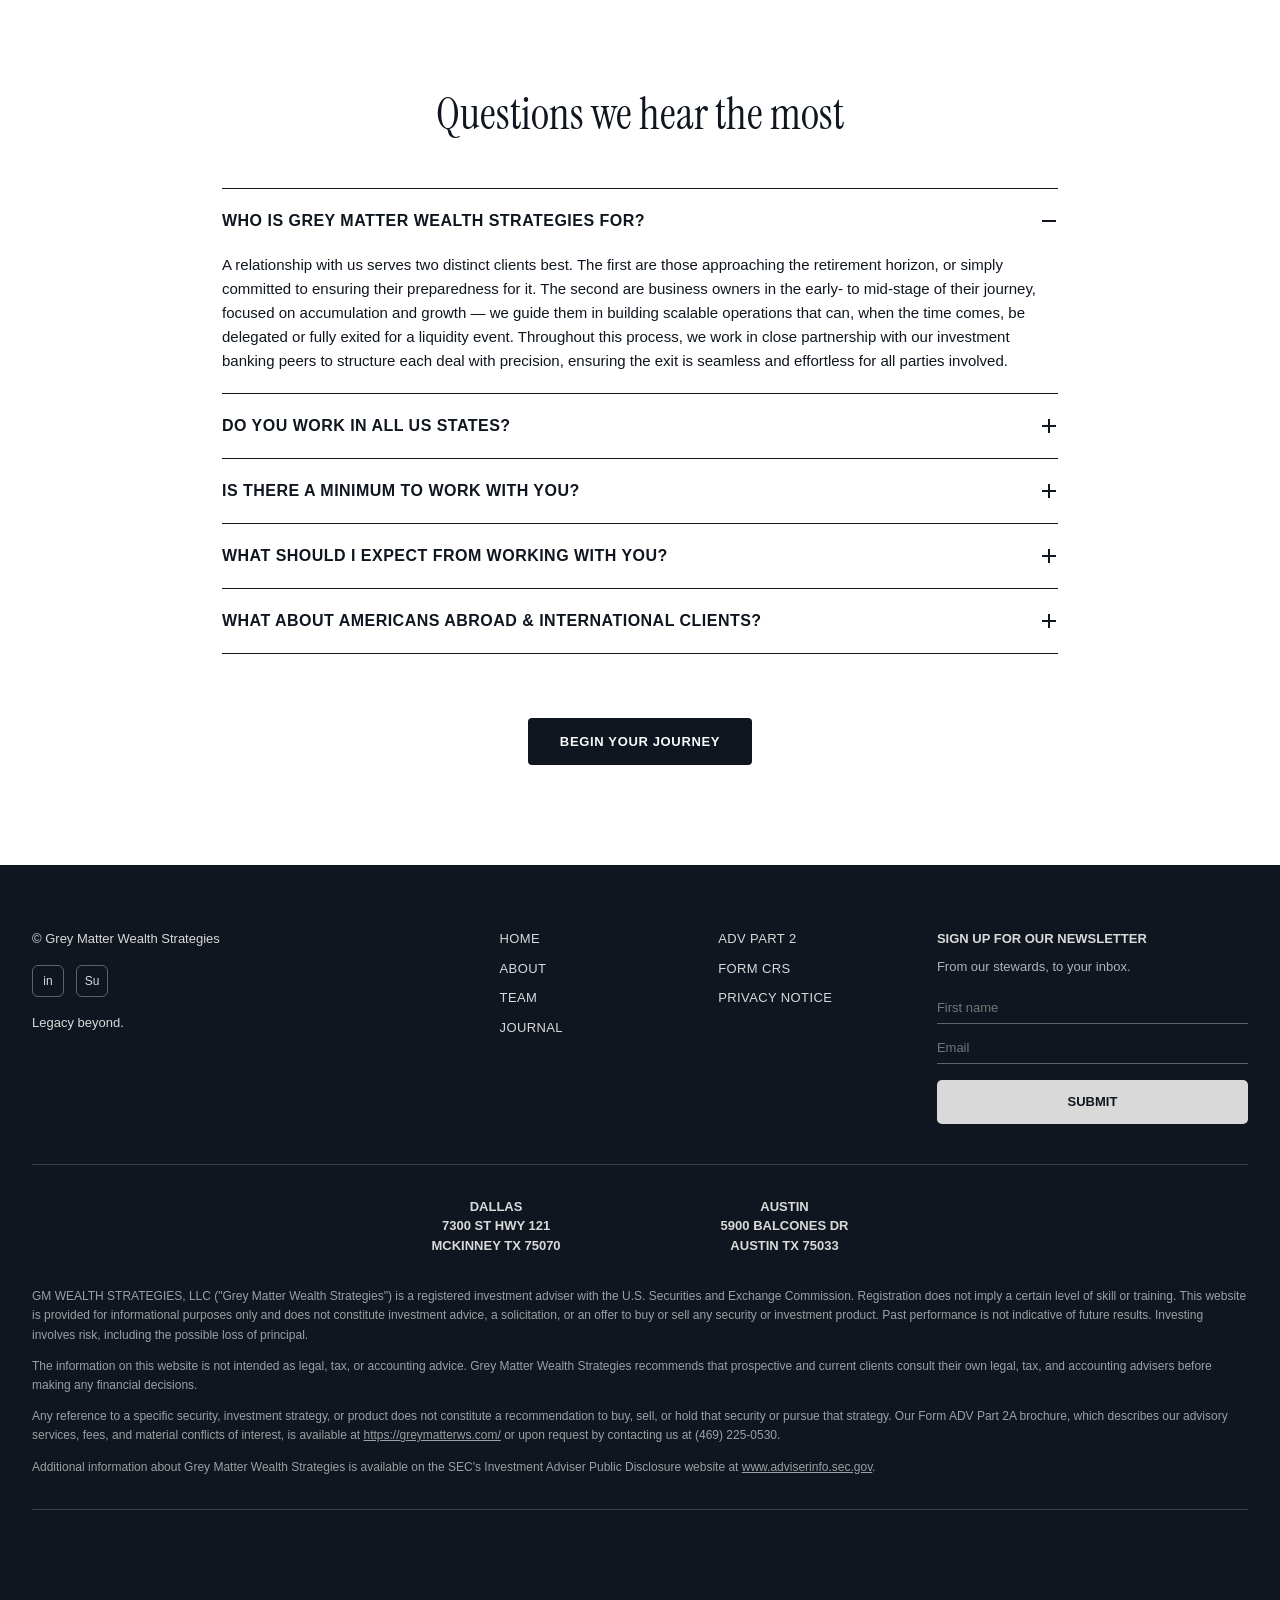
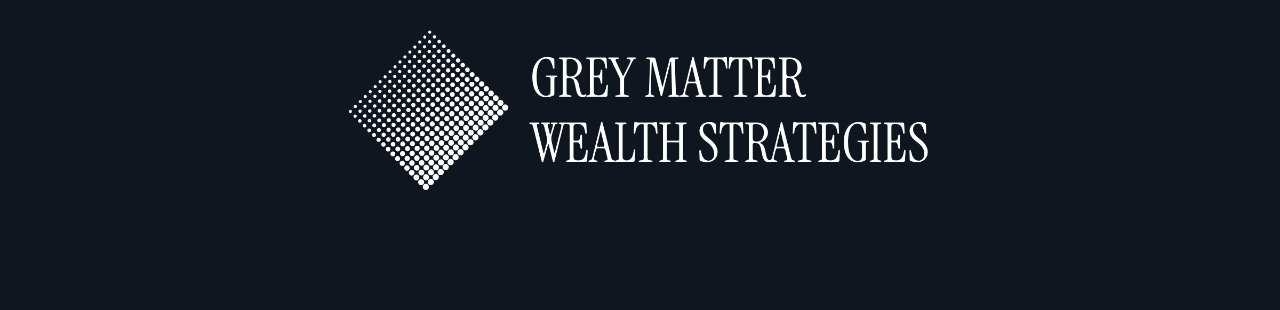
==== commit 1664a26d: "Update index.html" ====
--- a/index.html
+++ b/index.html
@@ -1,153 +1,286 @@
 <!doctype html>
-<html lang="en">
+<html lang="en" class="preload">
 <head>
-<meta charset="utf-8">
-<meta name="viewport" content="width=device-width, initial-scale=1, viewport-fit=cover">
-<title>Client Portal · Grey Matter Wealth Strategies</title>
-<meta name="robots" content="noindex">
-<meta name="theme-color" content="#0F161F">
-<link rel="icon" href="favicon.ico" sizes="any">
-<link rel="icon" type="image/png" sizes="32x32" href="assets/favicon-32.png">
-<link rel="apple-touch-icon" href="assets/apple-touch-icon.png">
-<link rel="preconnect" href="https://fonts.googleapis.com">
-<link rel="preconnect" href="https://fonts.gstatic.com" crossorigin>
-<link href="https://fonts.googleapis.com/css2?family=Instrument+Serif&display=swap" rel="stylesheet">
-<style>
-  :root {
-    --ink: #0F161F;
-    --ink-deep: #090E14;
-    --ink-lift: #18222E;
-    --white: #FFFFFF;
-    --paper: #C7C7C5;
-    --paper-hover: #D3D3D1;
-    --steel: #5B6573;
-  }
-  * { box-sizing: border-box; margin: 0; padding: 0; }
-  html, body { height: 100%; }
-  body {
-    min-height: 100vh;
-    min-height: 100dvh;
-    background:
-      radial-gradient(120% 90% at 50% 38%, var(--ink-lift) 0%, var(--ink) 48%, var(--ink-deep) 100%);
-    color: var(--white);
-    font-family: "Instrument Serif", Georgia, "Times New Roman", serif;
-    -webkit-font-smoothing: antialiased;
-    display: grid;
-    grid-template-rows: 1fr auto;
-    justify-items: center;
-    padding: max(48px, env(safe-area-inset-top)) 24px max(28px, env(safe-area-inset-bottom));
-    overflow: hidden;
-    position: relative;
-  }
-
-  /* The halftone diamond from the mark, enlarged into a single quiet shape */
-  .field {
-    position: fixed;
-    pointer-events: none;
-    width: min(132vh, 1150px);
-    aspect-ratio: 1;
-    right: -24vh;
-    top: 50%;
-    transform: translateY(-50%);
-    background: url("assets/halftone-diamond.svg") center / contain no-repeat;
-    opacity: .075;
-    animation: settle 1.8s cubic-bezier(.2,.7,.2,1) both;
-  }
-  @keyframes settle {
-    from { opacity: 0; transform: translateY(-50%) scale(1.04); }
-    to   { opacity: .075; transform: translateY(-50%) scale(1); }
-  }
-  @media (max-width: 760px) {
-    .field { width: 150vw; right: -62vw; top: 4%; transform: none; animation-name: settle-m; }
-    @keyframes settle-m { from { opacity: 0; } to { opacity: .075; } }
-  }
-
-  main {
-    align-self: center;
-    position: relative;
-    width: 100%;
-    max-width: 380px;
-    display: flex;
-    flex-direction: column;
-    align-items: center;
-  }
-  /* Own, permanent layer so the logo isn't re-rasterized when buttons animate */
-  .logo { width: min(232px, 62vw); height: auto; display: block; margin-bottom: 48px; transform: translateZ(0); backface-visibility: hidden; }
-
-  .logo-link { display: block; }
-
-  nav { width: 100%; max-width: 252px; display: grid; gap: 20px; }
-  .btn {
-    display: grid;
-    grid-template-columns: 16px 1fr 16px;
-    align-items: center;
-    height: 46px;
-    padding: 0 16px;
-    background: var(--paper);
-    color: var(--ink);
-    border-radius: 2px;
-    text-decoration: none;
-    font-size: 19px;
-    line-height: 1;
-    letter-spacing: .04em;
-    box-shadow: 0 0 0 1px rgba(255,255,255,.06), 0 10px 24px -16px rgba(0,0,0,.75);
-    transition: background-color .2s ease, transform .2s ease, box-shadow .2s ease;
-    will-change: transform;
-  }
-  .btn span { text-align: center; padding-top: 2px; }
-  .btn svg { width: 15px; height: 15px; stroke: var(--steel); fill: none; stroke-width: 1.2; stroke-linecap: round; stroke-linejoin: round; transition: stroke .2s ease, transform .2s ease; }
-  .btn:hover { background: var(--paper-hover); transform: translateY(-1px); box-shadow: 0 0 0 1px rgba(255,255,255,.08), 0 14px 28px -16px rgba(0,0,0,.8); }
-  .btn:hover svg { stroke: var(--ink); }
-  .btn:active { transform: translateY(0); }
-  .btn:focus-visible { outline: 1.5px solid var(--white); outline-offset: 5px; }
-
-  footer {
-    position: relative;
-    max-width: 620px;
-    margin-top: 48px;
-    text-align: center;
-    font-family: -apple-system, "Segoe UI", Arial, sans-serif;
-    font-size: 11.5px;
-    line-height: 1.65;
-    letter-spacing: .01em;
-    color: rgba(236, 234, 231, .46);
-  }
-  footer p + p { margin-top: 6px; }
-
-  @media (max-width: 420px) {
-    footer { font-size: 11px; margin-top: 40px; }
-    .logo { margin-bottom: 42px; }
-    .btn { height: 46px; font-size: 18px; padding: 0 15px; }
-  }
-  @media (prefers-reduced-motion: reduce) {
-    .field { animation: none; }
-    .btn, .btn svg { transition: none; }
-  }
-</style>
+<meta charset="utf-8"/>
+<meta name="viewport" content="width=device-width, initial-scale=1"/>
+<title>Grey Matter Wealth Strategies – Legacy Beyond</title>
+<link rel="canonical" href="https://greymatterws.com/"/>
+<link rel="preconnect" href="https://fonts.googleapis.com"/>
+<link rel="preconnect" href="https://fonts.gstatic.com" crossorigin/>
+<link rel="stylesheet" href="https://fonts.googleapis.com/css2?family=Instrument+Serif&display=swap"/>
+<link rel="stylesheet" href="css/style.css"/>
+
+<meta property="og:type" content="website">
+<meta property="og:url" content="https://greymatterws.com/">
+<meta property="og:title" content="Grey Matter Wealth Strategies – Legacy Beyond">
+<meta property="og:description" content="Bespoke financial planning, retirement planning, tax planning, advanced estate planning and business consulting & exit planning.">
+<meta name="description" content="Bespoke financial planning, retirement planning, tax planning, advanced estate planning and business consulting & exit planning.">
+<meta property="og:image" content="https://greymatterws.com/images/favicon/longbody.png">
+<meta property="og:image:width" content="1200">
+<meta property="og:image:height" content="630">
+<meta name="twitter:card" content="summary_large_image">
+<meta name="twitter:title" content="Grey Matter Wealth Strategies – Legacy Beyond">
+<meta name="twitter:description" content="Bespoke financial planning, retirement planning, tax planning, advanced estate planning and business consulting & exit planning.">
+<meta name="twitter:image" content="https://greymatterws.com/images/favicon/longbody.png">
+<link href="/images/favicon/favicon.svg" rel="icon" type="image/svg+xml">
+    <link href="/images/favicon/favicon.svg" rel="icon" media="(prefers-color-scheme: light)">
+    <link href="/images/favicon/favicon.svg" rel="icon" media="(prefers-color-scheme: dark)">
+    <link rel="apple-touch-icon" href="/images/favicon/g.png">
+
+
+
 </head>
 <body>
-  <div class="field" aria-hidden="true"></div>
-  <main>
-    <a class="logo-link" href="https://greymatterws.com">
-      <img class="logo" src="assets/gmws-logo-white.png" width="706" height="200" alt="Grey Matter Wealth Strategies">
-    </a>
-    <nav aria-label="Client portal">
-      <a class="btn" href="https://app.altruist.com/login/">
-        <svg viewBox="0 0 24 24" aria-hidden="true"><path d="M3 20h18"/><path d="M4 16l5-5 4 3 7-8"/><path d="M15 6h5v5"/></svg>
-        <span>Investments</span>
-        <i aria-hidden="true"></i>
-      </a>
-      <a class="btn" href="https://il.greymatterws.com/">
-        <svg viewBox="0 0 24 24" aria-hidden="true"><path d="M14 3H6.5A1.5 1.5 0 0 0 5 4.5v15A1.5 1.5 0 0 0 6.5 21h11a1.5 1.5 0 0 0 1.5-1.5V8z"/><path d="M14 3v5h5"/><path d="M8.5 13h7M8.5 16.5h5"/></svg>
-        <span>Documents</span>
-        <i aria-hidden="true"></i>
-      </a>
+
+<header class="nav">
+  <button class="nav-menu-btn" type="button" aria-label="Open menu" aria-expanded="false" id="nav-menu-btn">
+    <span class="hamburger"></span>
+    <span class="nav-menu-text">MENU</span>
+  </button>
+  <a class="nav-logo" href="./">GREY MATTER WEALTH STRATEGIES</a>
+  <a class="nav-cta" href="https://clients.greymatterws.com">Client Portal</a>
+</header>
+
+<div class="nav-drawer-overlay" id="nav-drawer-overlay"></div>
+<nav class="nav-drawer" id="nav-drawer">
+  <div class="nav-drawer-top">
+    <img class="nav-drawer-logo-img" src="/images/long-logo-transp.png" alt="Grey Matter Wealth Strategies"/>
+    <button class="nav-drawer-close" type="button" id="nav-drawer-close" aria-label="Close menu">&times;</button>
+  </div>
+  <div class="nav-drawer-links">
+    <a href="/"><span class="nav-drawer-num">01</span>Home</a>
+    <a href="/about"><span class="nav-drawer-num">02</span>About</a>
+    <a href="#"><span class="nav-drawer-num">03</span>Team</a>
+    <a href="https://journal.greymatterws.com"><span class="nav-drawer-num">04</span>Journal</a>
+  </div>
+  <a class="btn btn-light nav-drawer-cta" href="https://clients.greymatterws.com">Client Portal</a>
+</nav>
+
+<section class="hero">
+  <img class="hero-bg" src="/images/new/beach3.webp" alt="" />
+  <div class="hero-scrim"></div>
+  <div class="hero-content">
+    <p class="eyebrow">Bespoke Financial Planning</p>
+    <h1>Your legacy, on your terms.<br/> <em>Thoughtfully</em> crafted.</h1>
+    <p class="hero-sub">Curated strategies crafted to minimize vulnerability, safeguard pivotal milestones, and propel sustained advancement beyond conventional boundaries.</p>
+    <a class="btn btn-light" href="https://join.greymatterws.com">Begin your journey</a>
+  </div>
+</section>
+
+<section class="possible" id="possible">
+  <div class="possible-inner">
+    <div class="possible-panel">
+      <h2>We are different in many ways</h2>
+      <div class="accordion" id="possible-accordion">
+        <div class="accordion-item is-open">
+          <button class="accordion-trigger" type="button">
+            <span class="accordion-num">01</span>
+            <span class="accordion-title">Methodical</span>
+          </button>
+          <div class="accordion-panel">
+            <p>Your goals and dreams dictate every recommendation we make. We simply curate the approaches and tools that carry you to your destination — with effortless efficiency and uncompromising comfort.</p>
+          </div>
+        </div>
+        <div class="accordion-item">
+          <button class="accordion-trigger" type="button">
+            <span class="accordion-num">02</span>
+            <span class="accordion-title">Comprehensive</span>
+          </button>
+          <div class="accordion-panel">
+            <p>Our patrons are met with the assurance that all financial concerns will be resolved with precision and care. Your entire experience, from start to finish, is designed around ease, clarity, and seamless progression.</p>
+          </div>
+        </div>
+        <div class="accordion-item">
+          <button class="accordion-trigger" type="button">
+            <span class="accordion-num">03</span>
+            <span class="accordion-title">Advanced</span>
+          </button>
+          <div class="accordion-panel">
+            <p>Precision begets excellence, and excellence begets solutions meticulously curated to the demands of your ultimate destination.</p>
+          </div>
+        </div>
+        <div class="accordion-item">
+          <button class="accordion-trigger" type="button">
+            <span class="accordion-num">04</span>
+            <span class="accordion-title">Handcrafted</span>
+          </button>
+          <div class="accordion-panel">
+            <p>Though we are bound by common humanity, no two journeys are ever the same. From entry point to final destination, every approach and solution is meticulously crafted around your needs.</p>
+          </div>
+        </div>
+      </div>
+    </div>
+    <div class="possible-image">
+      <img src="/images/new/om3.webp" alt=""/>
+    </div>
+  </div>
+</section>
+
+<section class="services" id="services">
+  <h2>Stewarding at every step</h2>
+  <div class="services-inner">
+    <div class="services-tabs" id="services-tabs">
+      <button class="service-tab is-active" type="button" data-image="/images/new/fisher.webp">
+        <span class="service-num">01</span>
+        <span class="service-title">Investment Management</span>
+        <p class="service-desc"><span>Genuinely diversified portfolios, attuned to your risk tolerance and growth ambitions, informed by the full breadth of contemporary market intelligence.</span></p>
+      </button>
+      <button class="service-tab" type="button" data-image="/images/new/pea.webp">
+        <span class="service-num">02</span>
+        <span class="service-title">Tax Planning</span>
+        <p class="service-desc"><span>A refined, concierge-level approach to tax — quietly minimizing liabilities while ensuring every report is handled with exacting precision.</span></p>
+      </button>
+      <button class="service-tab" type="button" data-image="/images/new/tennis1.webp">
+        <span class="service-num">03</span>
+        <span class="service-title">Retirement Planning</span>
+        <p class="service-desc"><span>Comprehensive strategies, thoughtfully crafted to secure the retirement lifestyle you've always envisioned.</span></p>
+      </button>
+      <button class="service-tab" type="button" data-image="/images/new/office1.webp">
+        <span class="service-num">04</span>
+        <span class="service-title">Advance Estate Planning</span>
+        <p class="service-desc"><span>Estate planning solutions as distinctive as you are, drawn from the most sophisticated strategies to meet needs entirely your own.</span></p>
+      </button>
+      <button class="service-tab" type="button" data-image="/images/new/compass.webp">
+        <span class="service-num">05</span>
+        <span class="service-title">Consulting & Exit Planning</span>
+        <p class="service-desc"><span>Strategic, hands-on guidance for business owners that brings clarity amid complexity, fosters scalable and sustainable value creation, and lays the groundwork for a deliberate, well-prepared next chapter.</span></p>
+      </button>
+      <button class="service-tab" type="button" data-image="/images/new/fo3.webp">
+        <span class="service-num">06</span>
+        <span class="service-title">Family Office Services</span>
+        <p class="service-desc"><span>As stewards of your family's wealth, we stand as a lighthouse in an ever-shifting world, devoted to serving your dynasty across generations.</span></p>
+      </button>
+    </div>
+    <div class="services-image">
+      <img id="services-image" src="/images/new/fisher.webp" alt=""/>
+      <div class="services-image-desc" id="services-image-desc"></div>
+    </div>
+  </div>
+</section>
+
+<section class="stats">
+  <p class="eyebrow eyebrow-dark">Our guidance</p>
+  <div class="stats-grid">
+    <div class="stat-box">
+      <p class="stat-number">Over $100mm</p>
+      <p class="stat-label">under sterwardship*</p>
+    </div>
+    <div class="stat-box">
+      <p class="stat-number">10+ years</p>
+      <p class="stat-label">Average advisor experience**</p>
+    </div>
+    <div class="stat-box">
+      <p class="stat-number">Always bespoke</p>
+      <p class="stat-label">By design</p>
+    </div>
+  </div>
+  <p class="stats-footnote">*Includes investable accounts, variable contracts, insurance contracts in force.<br>**Average years of experience in the financial services industry, as of 2026.</p>
+</section>
+
+<section class="faq" id="faq">
+  <h2>Questions we hear the most</h2>
+  <div class="faq-list" id="faq-list">
+    <div class="faq-item is-open">
+      <button class="faq-trigger" type="button">
+        <span>Who is Grey Matter Wealth Strategies for?</span>
+        <span class="faq-icon" aria-hidden="true"></span>
+      </button>
+      <div class="faq-panel">
+        <p>A relationship with us serves two distinct clients best. The first are those approaching the retirement horizon, or simply committed to ensuring their preparedness for it. The second are business owners in the early- to mid-stage of their journey, focused on accumulation and growth — we guide them in building scalable operations that can, when the time comes, be delegated or fully exited for a liquidity event. Throughout this process, we work in close partnership with our investment banking peers to structure each deal with precision, ensuring the exit is seamless and effortless for all parties involved. </p>
+      </div>
+    </div>
+    <div class="faq-item">
+      <button class="faq-trigger" type="button">
+        <span>Do you work in all US states?</span>
+        <span class="faq-icon" aria-hidden="true"></span>
+      </button>
+      <div class="faq-panel">
+        <p>Yes. We offer our services nationwide, with clients across US and its territories.</p>
+      </div>
+    </div>
+    <div class="faq-item">
+      <button class="faq-trigger" type="button">
+        <span>Is there a minimum to work with you?</span>
+        <span class="faq-icon" aria-hidden="true"></span>
+      </button>
+      <div class="faq-panel">
+        <p>Our prime focus rests less on a number and more on the type of relationship we're able to establish with each client. As stewards of your family wealth, our aim is to be a genuinely helpful presence in your life. </p>
+      </div>
+    </div>
+    <div class="faq-item">
+      <button class="faq-trigger" type="button">
+        <span>What should I expect from working with you?</span>
+        <span class="faq-icon" aria-hidden="true"></span>
+      </button>
+      <div class="faq-panel">
+        <p>Every engagement begins with precision — financial planning demands nothing less, and we ask for the fullest picture of your documentation to ensure our foundation is sound. Should anything require immediate attention, we act on it without delay. From there, we begin crafting a plan built entirely around your goals and dreams — one shaped as much by conversation as by data. The relationships we treasure most are those sustained by constant, candid communication, as it's this ongoing dialogue that allows your plan to evolve as thoughtfully as your life does.</p>
+      </div>
+    </div>
+    <div class="faq-item">
+      <button class="faq-trigger" type="button">
+        <span>What about americans abroad & international clients?</span>
+        <span class="faq-icon" aria-hidden="true"></span>
+      </button>
+      <div class="faq-panel">
+        <p>We welcome Americans abroad, and international clients as well. Every relationship is approached with the same care and attention to detail, though some additional steps may be required to remain fully aligned with state and federal regulations.</p>
+      </div>
+    </div>
+  </div>
+  <div class="faq-cta-wrap">
+    <a class="btn btn-dark" href="https://join.greymatterws.com">Begin your journey</a>
+  </div>
+</section>
+
+<footer class="site-footer">
+  <div class="footer-top">
+    <div class="footer-brand">
+      <!--p>(469) 225-0530</p-->
+      <p>© Grey Matter Wealth Strategies</p>
+      <div class="footer-social">
+        <a href="#" target="_blank" rel="noopener" aria-label="LinkedIn">in</a>
+        <a href="https://journal.greymatterws.com" target="_blank" rel="noopener" aria-label="Substack">Su</a>
+        <!--a href="#" target="_blank" rel="noopener" aria-label="Instagram">ig</a-->
+        <!--a href="#" target="_blank" rel="noopener" aria-label="Facebook">fb</a-->
+      </div>
+      <p class="footer-partner">Legacy beyond. &nbsp;&nbsp;<br/></p>
+    </div>
+    <nav class="footer-links">
+      <a href="/">Home</a>
+      <a href="/about">About</a>
+      <a href="#">Team</a>
+      <a href="https://journal.greymatterws.com">Journal</a>
+      <!--a href="#" target="_blank" rel="noopener">Careers</a-->
     </nav>
-  </main>
-  <footer>
-    <p>Investment advisory services are offered through GM Wealth Strategies LLC, d/b/a Grey Matter Wealth Strategies, a registered investment adviser. Registration does not imply a certain level of skill or training.</p>
-    <p>Brokerage and custody services are provided by Altruist Financial LLC, member FINRA/SIPC, which is not affiliated with Grey Matter Wealth Strategies. Investments opens Altruist’s secure website; Documents opens our secure client file portal.</p>
-    <p>© 2026 GM Wealth Strategies LLC. All rights reserved.</p>
-  </footer>
+    <nav class="footer-links">
+      <a href="#" target="_blank" rel="noopener">ADV Part 2</a>
+      <a href="#" target="_blank" rel="noopener">Form CRS</a>
+      <a href="#" target="_blank" rel="noopener">Privacy Notice</a>
+    </nav>
+    <form class="footer-newsletter" action="https://sharedfate.substack.com/subscribe" target="_blank">
+      <p class="footer-newsletter-title">Sign up for our newsletter</p>
+      <p class="footer-newsletter-sub">From our stewards, to your inbox.</p>
+      <input type="text" name="name" placeholder="First name" required/>
+      <input type="email" name="email" placeholder="Email" required/>
+      <button type="submit">Submit</button>
+    </form>
+  </div>
+  <div class="footer-offices">
+    <p>Dallas<br>7300 ST Hwy 121<br> McKinney TX 75070</p>
+    <p>Austin<br>5900 Balcones Dr<br/>Austin TX 75033</p>
+    
+    
+  </div>
+  <div class="footer-legal">
+    <p>GM WEALTH STRATEGIES, LLC ("Grey Matter Wealth Strategies") is a registered investment adviser with the U.S. Securities and Exchange Commission. Registration does not imply a certain level of skill or training. This website is provided for informational purposes only and does not constitute investment advice, a solicitation, or an offer to buy or sell any security or investment product. Past performance is not indicative of future results. Investing involves risk, including the possible loss of principal.</p>
+    <p>The information on this website is not intended as legal, tax, or accounting advice. Grey Matter Wealth Strategies recommends that prospective and current clients consult their own legal, tax, and accounting advisers before making any financial decisions.</p>
+    <p>Any reference to a specific security, investment strategy, or product does not constitute a recommendation to buy, sell, or hold that security or pursue that strategy. Our Form ADV Part 2A brochure, which describes our advisory services, fees, and material conflicts of interest, is available at <a href="#" rel="noopener">https://greymatterws.com/</a> or upon request by contacting us at (469) 225-0530.</p>
+    <p>Additional information about Grey Matter Wealth Strategies is available on the SEC's Investment Adviser Public Disclosure website at <a href="http://www.adviserinfo.sec.gov/" rel="noopener">www.adviserinfo.sec.gov</a>.</p>
+  </div>
+  <div class="footer-wordmark">
+    <center><img src="/images/long-logo-transp.png" alt="Grey Matter Wealth Strategies"/></center>
+  </div>
+</footer>
+
+<script src="js/site.js" defer></script>
 </body>
 </html>
--- a/css/style.css
+++ b/css/style.css
@@ -0,0 +1,584 @@
+/* Turn off all animations until the page has finished loading (removed in site.js) */
+.preload *, .preload *::before, .preload *::after { transition: none !important; }
+
+/* Reset */
+* { box-sizing: border-box; margin: 0; padding: 0; }
+html { scroll-behavior: smooth; }
+body {
+  font-family: -apple-system, "Segoe UI", Arial, sans-serif;
+  color: #0f161f;
+  background: #fff;
+  line-height: 1.5;
+}
+img { max-width: 100%; display: block; }
+h1, h2 { font-family: Georgia, "Times New Roman", serif; font-weight: 400; line-height: 1.15; }
+a { color: inherit; text-decoration: none; }
+button { font: inherit; color: inherit; background: none; border: none; cursor: pointer; }
+
+.eyebrow {
+  text-transform: uppercase;
+  letter-spacing: 0.08em;
+  font-size: 14px;
+  font-weight: 600;
+}
+.eyebrow-dark { color: #0f161f; text-align: center; }
+
+.btn {
+  display: inline-block;
+  padding: 14px 32px;
+  border-radius: 4px;
+  font-size: 13px;
+  font-weight: 600;
+  letter-spacing: 0.05em;
+  text-transform: uppercase;
+}
+.btn-light { background: #f8fafc; color: #0f161f; }
+.btn-dark { background: #0f161f; color: #f8fafc; }
+
+/* Nav */
+.nav {
+  position: fixed;
+  top: 0; left: 0; right: 0;
+  z-index: 10;
+  display: flex;
+  align-items: center;
+  justify-content: space-between;
+  padding: 20px 32px;
+  color: #fff;
+  background: rgba(15, 22, 31, 0.35);
+}
+/* Solid variant for pages with no dark hero image behind the nav */
+.nav-solid {
+  background: #0f161f;
+  backdrop-filter: none;
+  -webkit-backdrop-filter: none;
+}
+.nav-menu-btn {
+  display: flex;
+  align-items: center;
+  gap: 10px;
+  font-size: 13px;
+  font-weight: 600;
+  letter-spacing: 0.05em;
+  text-transform: uppercase;
+}
+.hamburger, .hamburger::before, .hamburger::after {
+  display: block;
+  width: 18px;
+  height: 2px;
+  background: currentColor;
+}
+.hamburger { position: relative; }
+.hamburger::before, .hamburger::after { content: ""; position: absolute; left: 0; }
+.hamburger::before { top: -6px; }
+.hamburger::after { top: 6px; }
+.nav-logo {
+  font-family: "Instrument Serif", Georgia, serif;
+  font-size: 26px;
+  font-weight: 400;
+  letter-spacing: 0.06em;
+  white-space: nowrap;
+}
+.nav-cta {
+  font-size: 13px;
+  font-weight: 600;
+  letter-spacing: 0.05em;
+  text-transform: uppercase;
+}
+/* Nav drawer (slide-in from left) */
+.nav-drawer-overlay {
+  position: fixed;
+  inset: 0;
+  background: rgba(15, 22, 31, 0.5);
+  opacity: 0;
+  pointer-events: none;
+  transition: opacity 0.3s ease;
+  z-index: 19;
+}
+.nav-drawer-overlay.is-open {
+  opacity: 1;
+  pointer-events: auto;
+}
+.nav-drawer {
+  position: fixed;
+  top: 0;
+  left: 0;
+  bottom: 0;
+  width: 420px;
+  max-width: 85vw;
+  background: #0f161f;
+  color: #f8fafc;
+  z-index: 20;
+  padding: 32px;
+  display: flex;
+  flex-direction: column;
+  transform: translateX(-100%);
+  visibility: hidden;
+  transition: transform 0.35s cubic-bezier(.2,.7,.2,1), visibility 0s linear 0.35s;
+}
+.nav-drawer.is-open {
+  transform: translateX(0);
+  visibility: visible;
+  transition: transform 0.35s cubic-bezier(.2,.7,.2,1), visibility 0s;
+}
+.nav-drawer-top {
+  position: relative;
+  display: flex;
+  align-items: center;
+  justify-content: center;
+  margin-bottom: 48px;
+}
+.nav-drawer-top .nav-drawer-logo-img {
+  width: 230px;
+  height: auto;
+}
+.nav-drawer-close {
+  position: absolute;
+  right: 0;
+  top: 50%;
+  transform: translateY(-50%);
+  font-size: 28px;
+  line-height: 1;
+  color: #f8fafc;
+}
+.nav-drawer-links {
+  display: flex;
+  flex-direction: column;
+}
+.nav-drawer-links a {
+  display: flex;
+  align-items: baseline;
+  gap: 20px;
+  padding: 20px 0;
+  border-top: 1px solid rgba(217, 217, 217, 0.3);
+  font-family: Georgia, serif;
+  font-size: 26px;
+}
+.nav-drawer-links a:last-child {
+  border-bottom: 1px solid rgba(217, 217, 217, 0.3);
+}
+.nav-drawer-num {
+  font-family: -apple-system, sans-serif;
+  font-size: 13px;
+  font-weight: 600;
+  letter-spacing: 0.05em;
+  opacity: 0.6;
+}
+.nav-drawer-cta {
+  align-self: center;
+  margin-top: 40px;
+}
+@media (max-width: 560px) {
+  .nav-drawer {
+    width: 100%;
+    max-width: 100%;
+  }
+}
+
+/* Hero */
+.hero {
+  position: relative;
+  min-height: 100vh;
+  min-height: 100dvh;
+  display: flex;
+  align-items: center;
+  justify-content: center;
+  overflow: hidden;
+}
+.hero-bg {
+  position: absolute;
+  inset: 0;
+  width: 100%;
+  height: 100%;
+  object-fit: cover;
+}
+.hero-scrim {
+  position: absolute;
+  inset: 0;
+  background: linear-gradient(rgba(15,22,31,0.55), rgba(15,22,31,0.15) 40%, rgba(15,22,31,0.55));
+}
+.hero-content {
+  position: relative;
+  z-index: 1;
+  max-width: 900px;
+  text-align: center;
+  color: #f8fafc;
+  padding: 120px 24px 80px;
+  display: flex;
+  flex-direction: column;
+  align-items: center;
+  gap: 24px;
+}
+.hero-content h1 {
+  font-family: "Instrument Serif", Georgia, serif;
+  font-size: clamp(32px, 5vw, 56px);
+}
+.hero-content h1 em { font-style: italic; }
+.hero-sub { font-size: 18px; opacity: 0.9; max-width: 640px; }
+
+/* What Grey Matter makes possible */
+.possible {
+  background: #0f161f;
+  color: #f8fafc;
+  padding: 100px 32px;
+}
+.possible-inner {
+  max-width: 1280px;
+  margin: 0 auto;
+  display: grid;
+  grid-template-columns: 1fr 1fr;
+  gap: 40px;
+  align-items: stretch;
+}
+.possible-panel h2 {
+  font-family: "Instrument Serif", Georgia, serif;
+  font-size: clamp(28px, 4vw, 44px);
+  margin-bottom: 40px;
+}
+.possible-image img {
+  width: 100%;
+  height: 100%;
+  object-fit: cover;
+  border-radius: 8px;
+  min-height: 320px;
+}
+
+.accordion-item {
+  border-top: 1px solid rgba(217,217,217,0.6);
+  padding: 16px 0;
+}
+.accordion-trigger {
+  display: flex;
+  align-items: baseline;
+  gap: 20px;
+  width: 100%;
+  text-align: left;
+}
+.accordion-num {
+  font-size: 13px;
+  font-weight: 600;
+  letter-spacing: 0.05em;
+  opacity: 0.7;
+  width: 24px;
+  flex: none;
+}
+.accordion-title {
+  font-size: 15px;
+  font-weight: 600;
+  letter-spacing: 0.05em;
+  text-transform: uppercase;
+}
+.accordion-panel {
+  overflow: hidden;
+  height: 0;
+  opacity: 0;
+  transition: height 0.35s cubic-bezier(.2,.7,.2,1), opacity 0.35s cubic-bezier(.2,.7,.2,1);
+}
+.accordion-panel p {
+  padding: 12px 0 0 44px;
+  font-size: 15px;
+  opacity: 0.85;
+}
+.accordion-item.is-open .accordion-panel { opacity: 1; }
+
+/* Services / Every chapter */
+.services {
+  background: #d0cfcd;
+  padding: 100px 32px;
+  text-align: center;
+}
+.services h2 {
+  font-family: "Instrument Serif", Georgia, serif;
+  font-size: clamp(32px, 5vw, 56px);
+  margin-bottom: 60px;
+}
+.services-inner {
+  max-width: 1280px;
+  margin: 0 auto;
+  display: grid;
+  grid-template-columns: 1fr 1fr;
+  gap: 64px;
+  text-align: left;
+}
+.services-tabs { display: flex; flex-direction: column; }
+.service-tab {
+  border-top: 1px solid rgba(15,22,31,0.15);
+  padding: 16px 0;
+  width: 100%;
+  text-align: left;
+  color: rgba(15,22,31,0.55);
+}
+.service-tab:last-child { border-bottom: 1px solid rgba(15,22,31,0.15); }
+.service-num {
+  font-size: 13px;
+  font-weight: 600;
+  letter-spacing: 0.05em;
+  margin-right: 20px;
+}
+.service-title {
+  font-family: Georgia, serif;
+  font-size: 22px;
+}
+.service-desc {
+  overflow: hidden;
+  height: 0;
+  opacity: 0;
+  transition: height 0.35s cubic-bezier(.2,.7,.2,1), opacity 0.35s cubic-bezier(.2,.7,.2,1);
+}
+.service-desc span {
+  display: block;
+  padding: 24px 0 0 44px;
+  font-size: 15px;
+  line-height: 1.6;
+}
+.service-tab.is-active {
+  color: #0f161f;
+  border-top-color: #0f161f;
+}
+.service-tab.is-active .service-desc {
+  opacity: 1;
+}
+
+.services-image { position: relative; border-radius: 8px; overflow: hidden; min-height: 420px; }
+.services-image img { position: absolute; inset: 0; width: 100%; height: 100%; object-fit: cover; }
+.services-image-desc {
+  position: absolute;
+  left: 0; right: 0; top: 0;
+  padding: 24px;
+  color: #fff;
+  background: linear-gradient(rgba(15,22,31,0.75), rgba(15,22,31,0));
+  font-size: 15px;
+  line-height: 1.6;
+}
+
+/* Stats / Disclaimer */
+.stats {
+  background: #edf1f4;
+  padding: 100px 32px;
+}
+.stats-grid {
+  max-width: 1280px;
+  margin: 40px auto 0;
+  display: grid;
+  grid-template-columns: repeat(3, 1fr);
+  gap: 24px;
+}
+.stat-box {
+  background: #e6e4e2;
+  border-radius: 8px;
+  padding: 48px 24px;
+  text-align: center;
+}
+.stat-number { font-family: "Instrument Serif", Georgia, serif; font-size: 40px; margin-bottom: 12px; }
+.stat-label { text-transform: uppercase; font-size: 13px; letter-spacing: 0.05em; }
+.stats-footnote { text-align: center; margin-top: 24px; font-size: 13px; color: #555; }
+
+/* FAQ */
+.faq { max-width: 900px; margin: 0 auto; padding: 100px 32px; }
+.faq h2 { font-family: "Instrument Serif", Georgia, serif; font-size: clamp(28px, 4vw, 44px); text-align: center; margin-bottom: 48px; }
+.faq-cta-wrap { text-align: center; margin-top: 64px; }
+.faq-item { border-top: 1px solid #0f161f; }
+.faq-item:last-child { border-bottom: 1px solid #0f161f; }
+.faq-trigger {
+  width: 100%;
+  display: flex;
+  align-items: center;
+  justify-content: space-between;
+  padding: 20px 0;
+  font-size: 16px;
+  font-weight: 600;
+  letter-spacing: 0.03em;
+  text-transform: uppercase;
+}
+.faq-icon { position: relative; width: 18px; height: 18px; flex: none; }
+.faq-icon::before, .faq-icon::after {
+  content: "";
+  position: absolute;
+  top: 50%; left: 50%;
+  width: 14px; height: 2px;
+  background: #0f161f;
+  transform: translate(-50%, -50%);
+}
+.faq-icon::after { transform: translate(-50%, -50%) rotate(90deg); transition: transform 0.2s ease; }
+.faq-item.is-open .faq-icon::after { transform: translate(-50%, -50%) rotate(0deg); }
+.faq-panel {
+  overflow: hidden;
+  height: 0;
+  opacity: 0;
+  transition: height 0.35s cubic-bezier(.2,.7,.2,1), opacity 0.35s cubic-bezier(.2,.7,.2,1);
+}
+.faq-panel p { padding: 0 0 20px; font-size: 15px; line-height: 1.6; }
+.faq-item.is-open .faq-panel { opacity: 1; }
+
+/* Footer */
+.site-footer { background: #0f161f; color: #d9d9d9; padding: 64px 32px 32px; }
+.footer-top {
+  max-width: 1280px;
+  margin: 0 auto;
+  display: grid;
+  grid-template-columns: 1.4fr 0.6fr 0.6fr 1fr;
+  gap: 32px;
+  padding-bottom: 40px;
+}
+.footer-brand p { font-size: 13px; margin-bottom: 8px; }
+.footer-social { display: flex; gap: 12px; margin: 16px 0; }
+.footer-social a {
+  width: 32px; height: 32px;
+  display: flex; align-items: center; justify-content: center;
+  border: 1px solid rgba(217,217,217,0.4);
+  border-radius: 6px;
+  font-size: 12px;
+}
+.footer-links { display: flex; flex-direction: column; gap: 10px; font-size: 13px; text-transform: uppercase; letter-spacing: 0.03em; }
+.footer-newsletter { display: flex; flex-direction: column; gap: 8px; }
+.footer-newsletter-title { font-size: 13px; text-transform: uppercase; font-weight: 600; }
+.footer-newsletter-sub { font-size: 13px; opacity: 0.8; margin-bottom: 8px; }
+.footer-newsletter input {
+  background: none;
+  border: none;
+  border-bottom: 1px solid rgba(217,217,217,0.4);
+  color: #fff;
+  padding: 8px 0;
+  font-size: 13px;
+}
+.footer-newsletter button {
+  margin-top: 8px;
+  background: #d9d9d9;
+  color: #0f161f;
+  padding: 12px;
+  border-radius: 5px;
+  font-size: 13px;
+  font-weight: 600;
+  text-transform: uppercase;
+}
+.footer-offices {
+  max-width: 1280px;
+  margin: 0 auto;
+  display: flex;
+  flex-wrap: wrap;
+  justify-content: center;
+  gap: 16px 160px;
+  text-align: center;
+  font-size: 13px;
+  font-weight: 600;
+  text-transform: uppercase;
+  border-top: 1px solid rgba(217,217,217,0.2);
+  padding: 32px 0;
+}
+.footer-legal { max-width: 1280px; margin: 0 auto; font-size: 12px; line-height: 1.6; opacity: 0.7; }
+.footer-legal p { margin-bottom: 12px; }
+.footer-legal a { text-decoration: underline; }
+.footer-wordmark { max-width: 1280px; margin: 32px auto 0; padding-top: 32px; border-top: 1px solid rgba(217,217,217,0.2); overflow: hidden; }
+.footer-wordmark img { width: 100%; max-width: 640px; height: auto; display: block; }
+
+/* Responsive */
+@media (max-width: 900px) {
+  .possible-inner, .services-inner { grid-template-columns: 1fr; }
+  .footer-top { grid-template-columns: 1fr 1fr; }
+  .footer-offices { flex-direction: column; }
+  .stats-grid { grid-template-columns: 1fr; }
+}
+@media (max-width: 560px) {
+  .nav {
+    padding-bottom: 36px;
+    background: rgba(15, 22, 31, 0.45);
+    backdrop-filter: none;
+    -webkit-backdrop-filter: none;
+  }
+  .nav-menu-btn {
+    transform: translateY(8px);
+  }
+  .nav-logo {
+    position: absolute;
+    left: 50%;
+    top: 50%;
+    transform: translate(-50%, -50%);
+    font-size: 19px;
+    letter-spacing: 0.02em;
+    white-space: nowrap;
+  }
+  .nav-cta {
+    display: none;
+  }
+  .nav-menu-text {
+    display: none;
+  }
+}
+
+/* About page */
+.about-intro {
+  padding: 160px 32px 80px;
+}
+.about-intro-inner {
+  max-width: 760px;
+  margin: 0 auto;
+  text-align: center;
+}
+.about-intro h1 {
+  font-family: "Instrument Serif", Georgia, serif;
+  font-size: clamp(32px, 5vw, 48px);
+  margin: 16px 0 24px;
+}
+.about-intro-text {
+  font-size: 18px;
+  line-height: 1.7;
+  color: rgba(15,22,31,0.75);
+}
+
+.contact {
+  background: #edf1f4;
+  padding: 80px 32px 100px;
+}
+.contact-inner {
+  max-width: 560px;
+  margin: 0 auto;
+  text-align: center;
+}
+.contact h2 {
+  font-family: "Instrument Serif", Georgia, serif;
+  font-size: clamp(28px, 4vw, 40px);
+  margin: 16px 0 12px;
+}
+.contact-sub {
+  font-size: 15px;
+  color: rgba(15,22,31,0.7);
+  margin-bottom: 40px;
+}
+.contact-form {
+  display: flex;
+  flex-direction: column;
+  gap: 20px;
+  text-align: left;
+}
+.contact-form label {
+  display: flex;
+  flex-direction: column;
+  gap: 6px;
+  font-size: 13px;
+  font-weight: 600;
+  letter-spacing: 0.03em;
+  text-transform: uppercase;
+  color: rgba(15,22,31,0.7);
+}
+.contact-form input,
+.contact-form textarea {
+  font: inherit;
+  font-family: -apple-system, "Segoe UI", Arial, sans-serif;
+  font-weight: 400;
+  text-transform: none;
+  letter-spacing: normal;
+  background: #fff;
+  border: 1px solid rgba(15,22,31,0.15);
+  border-radius: 4px;
+  padding: 12px 14px;
+  color: #0f161f;
+  resize: vertical;
+}
+.contact-form button {
+  margin-top: 8px;
+  align-self: flex-start;
+}
+.contact-form-status {
+  margin-top: 16px;
+  font-size: 14px;
+}
